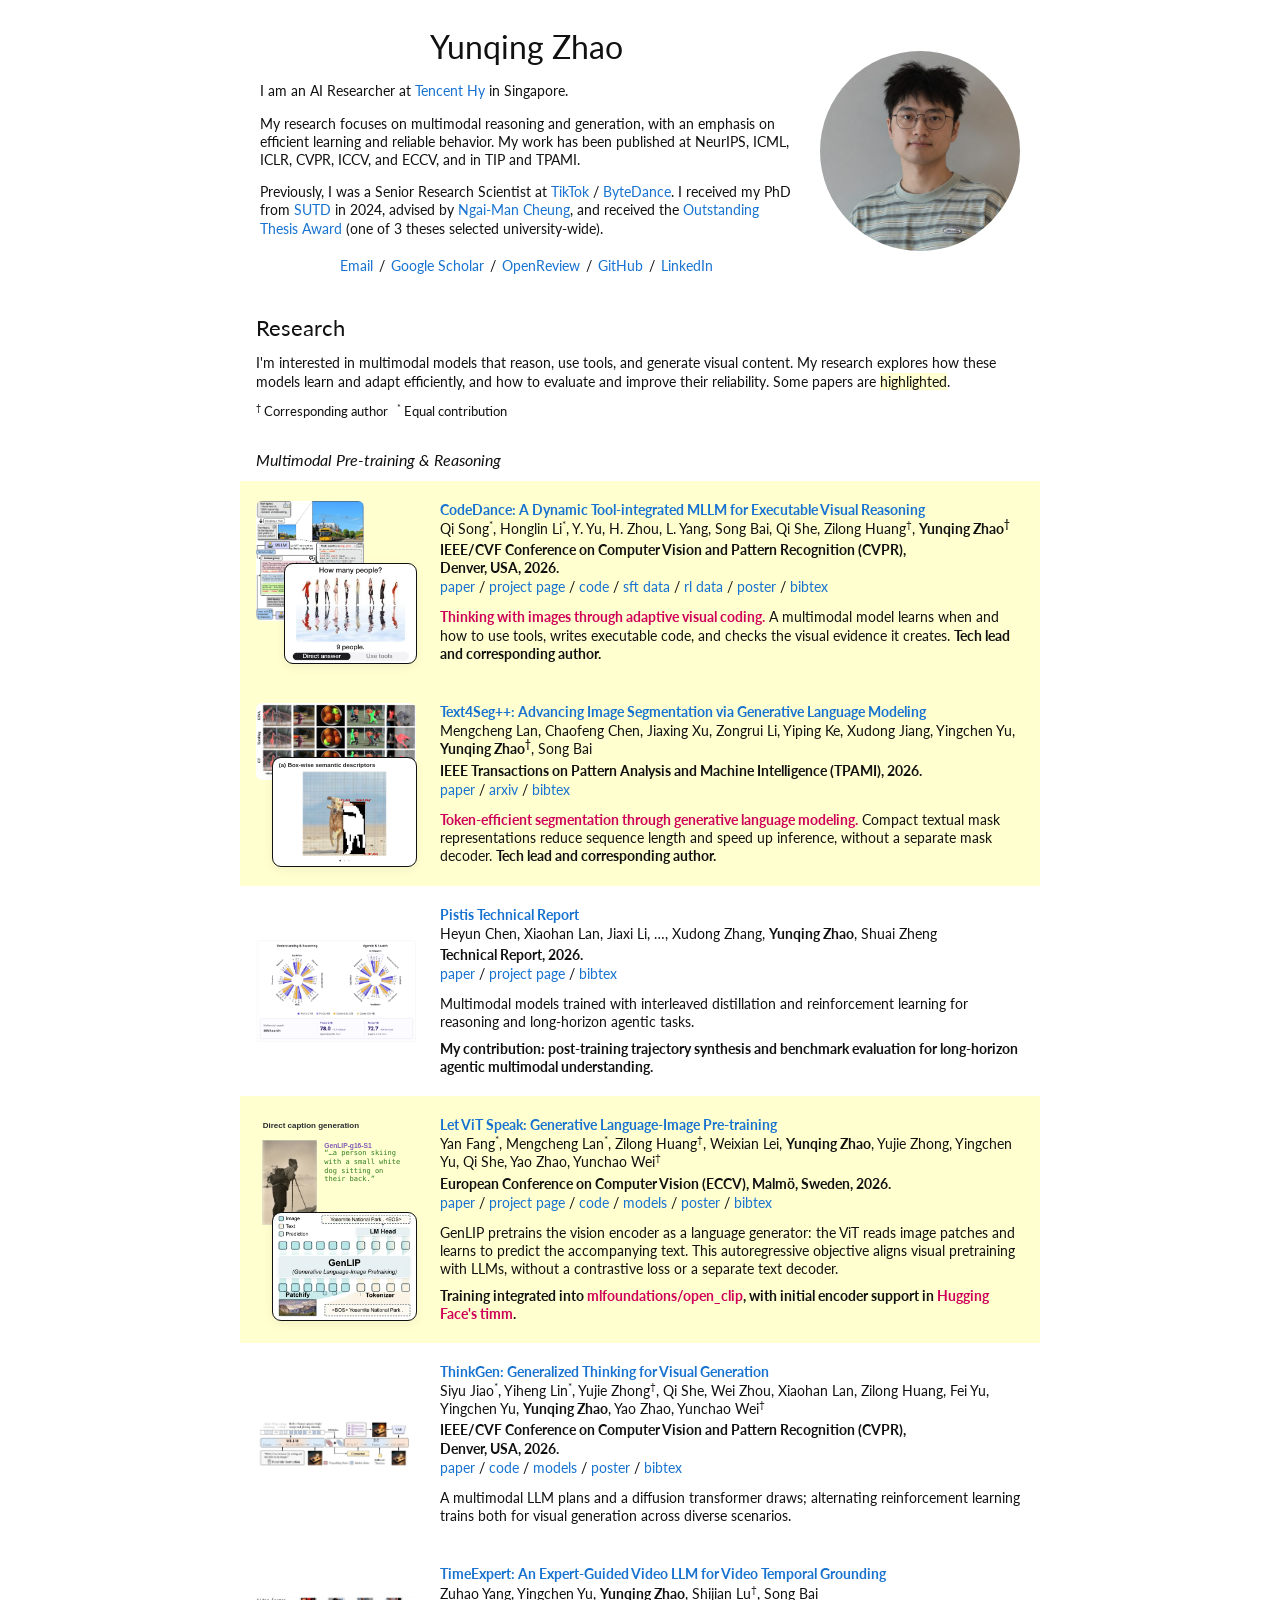
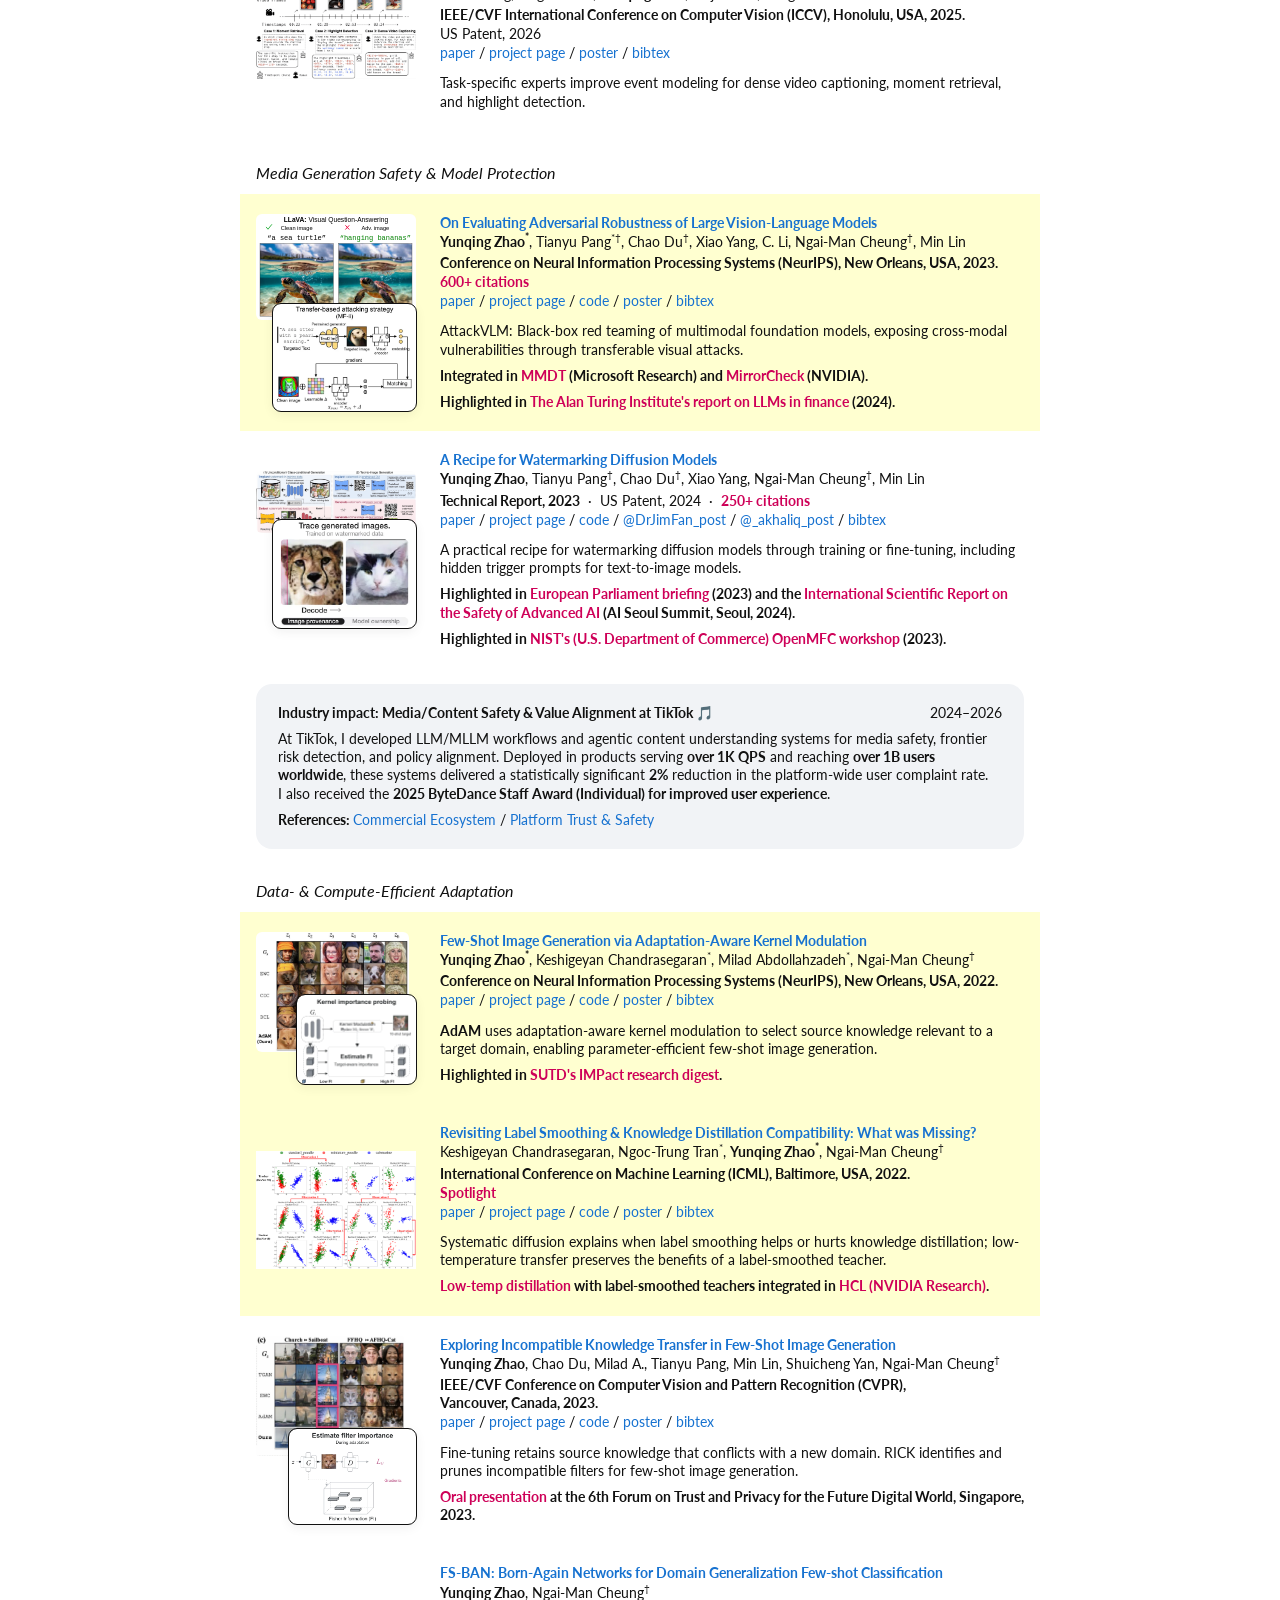
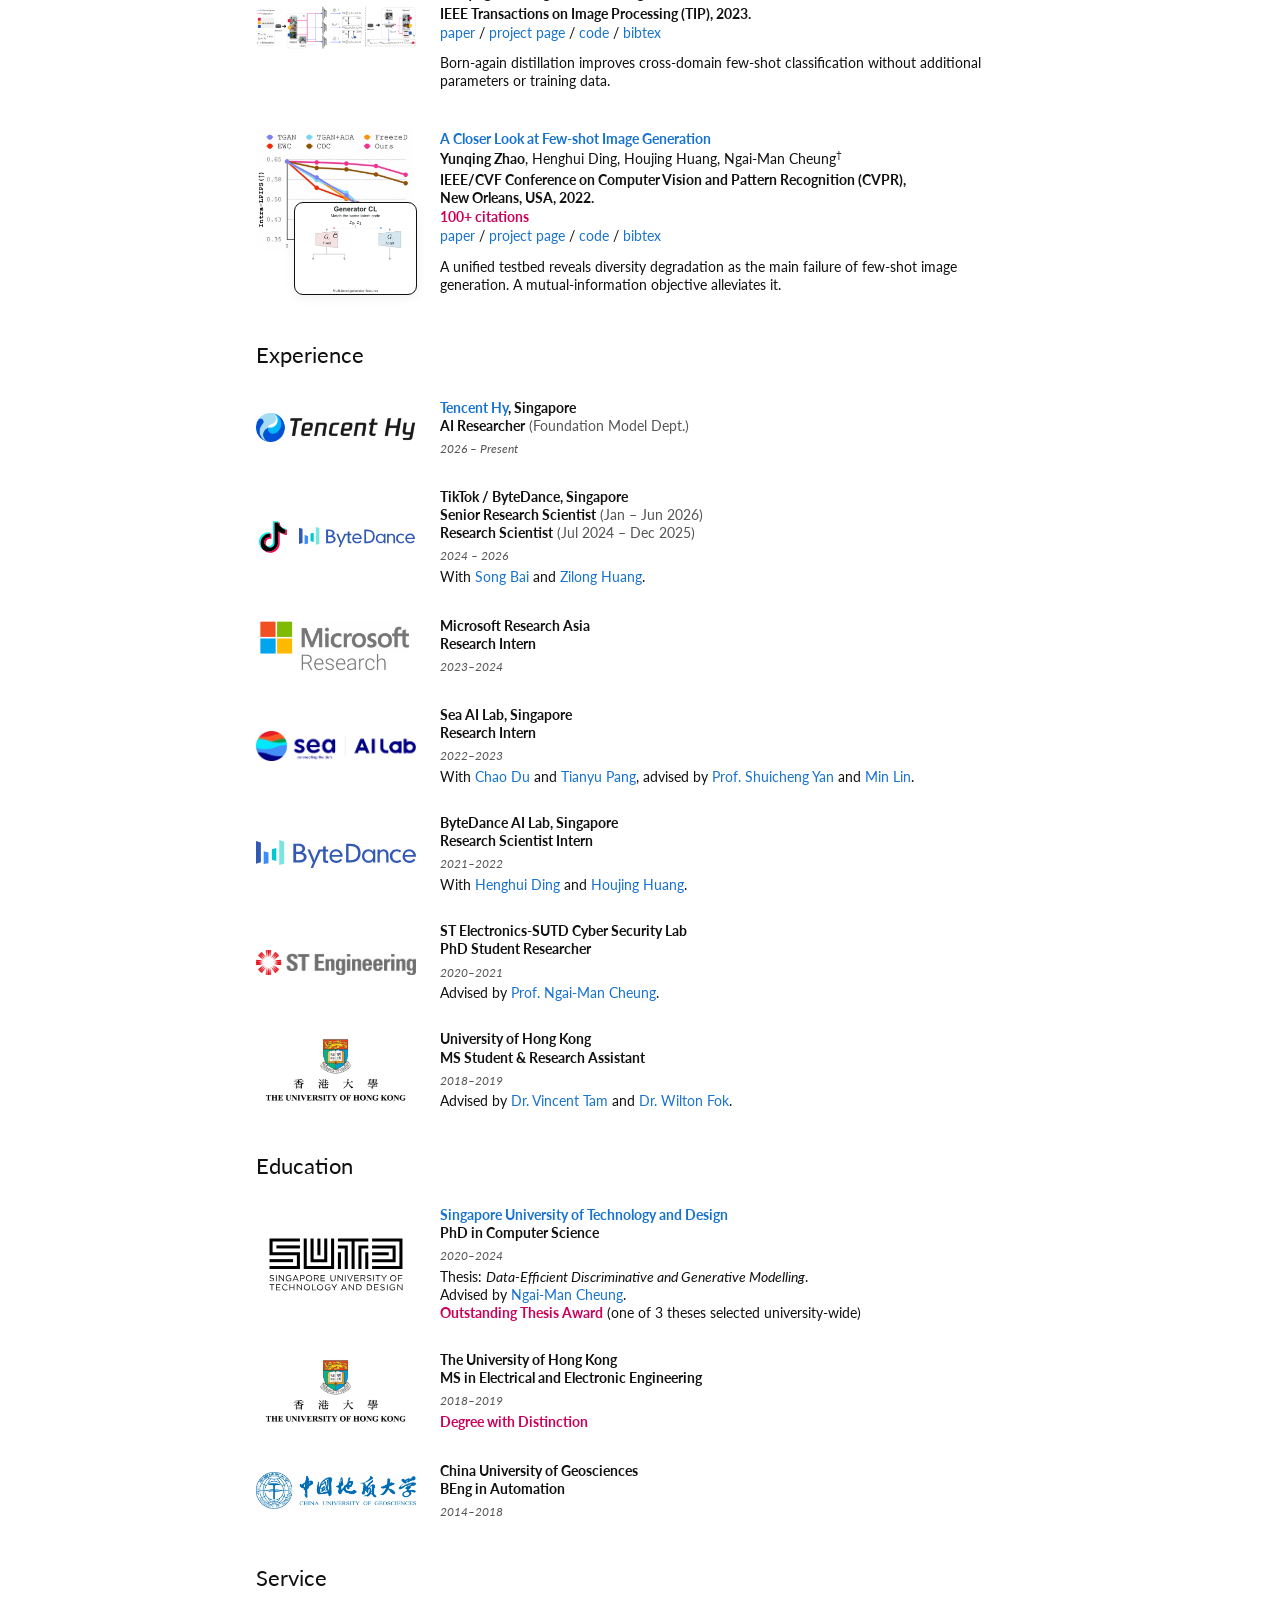
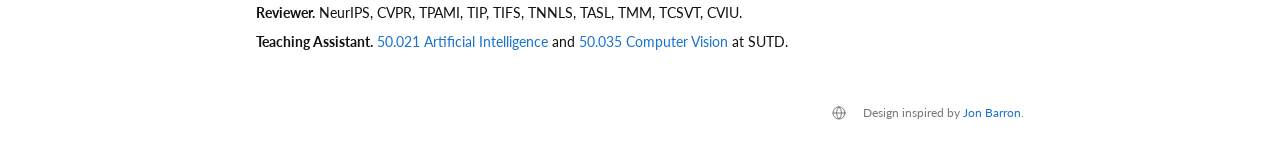
==== index.html @ 2beb8c43 "Refine mobile paper figures and add Text4Seg carousel" ====
<!DOCTYPE html>
<html lang="en">
<head>
  <meta charset="UTF-8">
  <meta name="viewport" content="width=device-width, initial-scale=1">
  <meta name="theme-color" content="#ffffff">
  <title>Yunqing Zhao</title>
  <meta name="description" content="Yunqing Zhao, AI Researcher at Tencent Hy. Multimodal reasoning and generation, with an emphasis on efficient learning and reliable behavior.">
  <link rel="canonical" href="https://yunqing-me.github.io/">
  <meta property="og:type" content="website">
  <meta property="og:title" content="Yunqing Zhao">
  <meta property="og:description" content="Yunqing Zhao, AI Researcher at Tencent Hy. Multimodal reasoning and generation, with an emphasis on efficient learning and reliable behavior.">
  <meta property="og:url" content="https://yunqing-me.github.io/">
  <meta property="og:image" content="https://yunqing-me.github.io/img/avatar-2026-square.jpg">
  <link rel="icon" href="img/codie-favicon.svg" type="image/svg+xml">
  <link rel="preconnect" href="https://fonts.googleapis.com">
  <link rel="preconnect" href="https://fonts.gstatic.com" crossorigin>
  <link href="https://fonts.googleapis.com/css2?family=Lato:ital,wght@0,400;0,700;1,400&display=swap" rel="stylesheet">
  <link rel="stylesheet" href="citations/bibtex.css">
  <script src="citations/bibtex.js" defer></script>
  <style>
    :root { --rubine-red: #ce0058; }
    *, *::before, *::after { box-sizing: border-box; }
    html { color-scheme: light; scroll-padding-top: 24px; }
    body { margin: 0; color: #111; background: #fff; font-family: Lato, Arial, sans-serif; font-size: 14px; line-height: 1.3; }
    a { color: #1772d0; text-decoration: none; }
    a:hover { color: #f09228; }
    a:focus-visible { outline: 2px solid #1772d0; outline-offset: 3px; }
    .page { width: 100%; max-width: 800px; margin: 0 auto; padding-bottom: 26px; }
    .profile { display: grid; grid-template-columns: minmax(0, 1fr) 200px; gap: 28px; padding: 28px 20px 18px; align-items: center; }
    h1 { font-size: 32px; font-weight: 400; line-height: 1.2; text-align: center; margin: 0 0 16px; }
    .profile p { margin: 0 0 14px; }
    .profile-photo { display: block; width: 200px; height: 200px; border-radius: 50%; object-fit: cover; }
    .contact { display: flex; flex-wrap: wrap; justify-content: center; gap: 0 6px; margin-top: 19px; }
    .contact a + a::before { content: '/'; display: inline-block; color: #111; margin-right: 6px; }
    .section-intro { padding: 21px 16px 18px; }
    h2 { font-size: 22px; font-weight: 400; line-height: 1.3; margin: 0 0 12px; }
    .section-intro p { margin: 0 0 12px; }
    .section-intro .paper-note { font-size: 13px; margin-bottom: 0; color: inherit; }
    .publications { padding-top: 4px; }
    .research-group + .research-group { margin-top: 24px; }
    .research-group-title { font-size: 16px; font-weight: 400; font-style: italic; margin: 0; padding: 8px 16px 10px; }
    .industry-work { margin: 16px 16px 24px; padding: 20px 22px; border-radius: 16px; background: #f1f3f6; }
    .industry-work-heading { display: flex; flex-wrap: wrap; justify-content: space-between; align-items: baseline; gap: 4px 16px; margin-bottom: 8px; }
    .industry-work h4 { font-size: 14px; margin: 0; }
    .industry-work-date { margin-left: auto; white-space: nowrap; }
    .impact-metric { white-space: nowrap; }
    .industry-work p { margin: 0; }
    .industry-work .resources { margin-top: 8px; }
    .publication { display: grid; grid-template-columns: 160px minmax(0, 1fr); column-gap: 24px; padding: 20px 16px; align-items: center; }
    .highlight { background: #ffffd0; }
    .paper-image { display: block; }
    .paper-image img { display: block; width: 160px; height: 120px; object-fit: contain; }
    .paper-media { --media-width: 160px; --static-max-height: 120px; --method-ratio: 1100 / 1222; display: grid; gap: 10px; width: var(--media-width); }
    #codedance-media { --method-ratio: 1100 / 1222; }
    #text4seg-media { --method-ratio: 1737 / 832; }
    #watermark-media { --method-ratio: 2000 / 769; }
    #genlip-media { --method-ratio: 480 / 330; }
    #attackvlm-media { --method-ratio: 480 / 320; }
    #adam-media { --method-ratio: 880 / 692; }
    #fsig-media { --method-ratio: 544 / 412; --crop-image-width: 367.647059%; --crop-image-height: 226.213592%; --crop-image-left: 0%; --crop-image-top: -126.213592%; }
    #rick-media { --method-ratio: 734 / 594; --crop-image-width: 272.479564%; --crop-image-height: 117.171717%; --crop-image-left: -81.743869%; --crop-image-top: 0%; }
    .paper-media .paper-image { width: 100%; }
    .paper-media .paper-image img { width: 100%; height: auto; aspect-ratio: 4 / 3; }
    .paper-media .motion-figure { border-radius: 8px; overflow: hidden; background: #fff; outline: 1px solid #111; }
    .paper-media button.method-figure { display: block; padding: 0; border: 0; border-radius: 6px; background: transparent; appearance: none; cursor: pointer; }
    .paper-media .method-figure { aspect-ratio: var(--method-ratio); min-height: 44px; max-height: var(--static-max-height); }
    .paper-media .method-figure img { height: 100%; aspect-ratio: auto; object-fit: contain; border-radius: 6px; }
    .paper-media[data-layout="layered"] { position: relative; display: block; height: var(--media-height, 160px); align-self: center; }
    .paper-media[data-layout="layered"] .method-figure { position: absolute; top: var(--composition-inset, 0px); left: 0; width: var(--static-width, 100%); height: var(--static-height, 120px); max-height: none; aspect-ratio: auto; z-index: 0; }
    .paper-media[data-layout="layered"] .motion-figure { position: absolute; right: 0; bottom: var(--composition-inset, 0px); width: var(--motion-width, 100%); z-index: 1; box-shadow: 0 3px 12px #1d1d1f12; }
    .paper-media[data-layout="layered"][data-method-front="true"] .method-figure { inset: 0; width: 100%; height: 100%; z-index: 2; background: #fff; box-shadow: 0 3px 12px #1d1d1f20; }
    .paper-media[data-layout="layered"][data-method-front="true"] .method-figure img { width: 100%; height: 100%; max-height: none; }
    .paper-media .method-figure .method-full { display: none; }
    .paper-media[data-method-front="true"] .method-figure .method-preview { display: none; }
    .paper-media[data-method-front="true"] .method-figure .method-full { display: block; }
    .paper-media .thumbnail-window { position: absolute; inset: 0; overflow: hidden; border-radius: 4px; }
    .paper-media .method-figure .thumbnail-window img { position: absolute; left: var(--crop-image-left); top: var(--crop-image-top); width: var(--crop-image-width); height: var(--crop-image-height); max-width: none; object-fit: fill; border-radius: 0; }
    .paper-media[data-method-front="true"] .method-figure .thumbnail-window img { inset: 0; width: 100%; height: 100%; object-fit: contain; }
    .paper-media button.method-figure:focus-visible { outline: 2px solid #1772d0; outline-offset: 3px; }
    .paper-copy h4 { font-size: 14px; font-weight: 700; line-height: inherit; margin: 0; }
    .authors, .resources, .paper-meta { margin-top: 1px; }
    .venue { margin-top: 3px; }
    .venue-place { white-space: nowrap; }
    .authors b { font-weight: 700; }
    sup { font-size: .72em; line-height: 0; vertical-align: super; }
    .description { margin: 12px 0 0; }
    .integration-note { margin: 8px 0 0; font-weight: 700; }
    .integration-note a { color: var(--rubine-red); }
    .award { color: var(--rubine-red); font-weight: 700; }
    .citation-count { white-space: nowrap; }
    .integration-note a:hover, a.award:hover { color: #990041; }
    .integration-note a.affiliation-link { color: inherit; }
    .integration-note a.affiliation-link:hover { text-decoration: underline; }
    .support-section { padding: 27px 16px 0; }
    .experience { list-style: none; margin: 0; padding: 0; }
    .experience-row { display: grid; grid-template-columns: 160px minmax(0, 1fr); gap: 24px; padding: 14px 0; align-items: center; }
    .affiliation { display: flex; align-items: center; justify-content: center; }
    .affiliation-logo { display: flex; width: 160px; height: 64px; align-items: center; justify-content: center; }
    .affiliation-logo img { display: block; width: auto; height: auto; max-width: 160px; max-height: 64px; object-fit: contain; }
    .affiliation-logo .sutd-logo { width: 85%; }
    .affiliation-logo.dual { gap: 10px; }
    .affiliation-logo.dual .tiktok-logo { width: 32px; height: 32px; }
    .affiliation-logo.dual .bytedance-logo { width: 116px; }
    .experience-date { color: #555; font-size: 12px; font-style: italic; text-align: left; margin-top: 6px; }
    .affiliation-copy { min-width: 0; }
    .experience-detail { margin-top: 4px; }
    .muted { color: #555; }
    .service p { margin: 0 0 10px; }
    footer { display: flex; align-items: center; justify-content: flex-end; gap: 10px; padding: 38px 16px 0; text-align: right; font-size: 12px; color: #777; }
    .visitor-link { display: inline-flex; flex: 0 0 28px; align-items: center; justify-content: center; width: 28px; height: 28px; border-radius: 50%; color: #777; }
    .visitor-link:hover { color: #1772d0; background: #f1f3f6; }
    .visitor-link svg { display: block; width: 16px; height: 16px; }
    .visitor-tracker { position: absolute; top: 0; left: 0; width: 180px; height: 1px; overflow: hidden; clip-path: inset(50%); pointer-events: none; }
    .skip-link { position: absolute; left: 12px; top: -100px; background: #fff; padding: 8px; z-index: 1; }
    .skip-link:focus { top: 8px; }
    @media (max-width: 640px) {
      .profile { grid-template-columns: minmax(0, 1fr) 128px; gap: 20px; padding-top: 24px; }
      h1 { font-size: 28px; text-align: left; margin-bottom: 14px; }
      .profile-photo { width: 128px; height: 128px; align-self: start; margin-top: 3px; }
      .profile-copy { display: contents; }
      .profile-copy h1 { grid-column: 1; grid-row: 1; align-self: end; margin-bottom: 0; }
      .profile-copy .opening { grid-column: 1; grid-row: 2; align-self: start; margin-top: -4px; }
      .profile-photo { grid-column: 2; grid-row: 1 / span 2; }
      .profile-copy .background, .profile-copy .interests, .contact { grid-column: 1 / -1; }
      .profile p { margin-bottom: 0; }
      .contact { margin-top: 0; }
      .publication { grid-template-columns: minmax(0, 1fr); gap: 16px; }
      .publication > .paper-image { width: 100%; justify-self: stretch; }
      .publication > .paper-image img { width: 100%; height: auto; max-height: none; object-fit: contain; object-position: left center; }
      .paper-media { --media-width: min(100%, 360px); --static-max-height: 195px; gap: 12px; justify-self: center; }
      .paper-media[data-layout="layered"] { --media-height: 260px; align-self: start; }
      .experience-row { grid-template-columns: 125px minmax(0, 1fr); gap: 18px; }
      .affiliation-logo { width: 120px; height: 54px; }
      .affiliation-logo img { max-width: 120px; max-height: 54px; }
      .affiliation-logo.dual { gap: 8px; }
      .affiliation-logo.dual .bytedance-logo { width: 86px; }
      .affiliation-logo.dual .tiktok-logo { width: 22px; height: 22px; }
      .authors, .paper-copy h4, .resources { overflow-wrap: anywhere; }
    }
    @media (max-width: 420px) {
      .profile { grid-template-columns: minmax(0, 1fr) 96px; gap: 16px; }
      h1 { font-size: 26px; }
      .profile-photo { width: 96px; height: 96px; }
      .publication { gap: 14px; padding: 18px 16px; align-items: start; }
      .experience-row { grid-template-columns: 90px minmax(0, 1fr); gap: 16px; }
      .affiliation-logo { width: 90px; height: 48px; }
      .affiliation-logo img { max-width: 86px; max-height: 48px; }
      .affiliation-logo.dual { flex-direction: column; gap: 6px; height: 54px; }
      .affiliation-logo.dual .bytedance-logo { width: 84px; }
    }
    @media print { .page { max-width: none; } a { color: #1772d0; } .publication { break-inside: avoid; } }
  </style>
</head>
<body>
  <a class="skip-link" href="#research">Skip to research</a>
  <main class="page" id="top">
    <header class="profile">
      <div class="profile-copy">
        <h1>Yunqing Zhao</h1>
        <p class="opening">I am an AI Researcher at <a href="https://hy.tencent.ai/">Tencent Hy</a> in Singapore.</p>
        <p class="interests">My research focuses on multimodal reasoning and generation, with an emphasis on efficient learning and reliable behavior. My work has been published at NeurIPS, ICML, ICLR, CVPR, ICCV, and ECCV, and in TIP and TPAMI.</p>
        <p class="background">Previously, I was a Senior Research Scientist at <a href="https://lifeattiktok.com/">TikTok</a> / <a href="https://joinbytedance.com/">ByteDance</a>. I received my PhD from <a href="https://www.sutd.edu.sg/">SUTD</a> in 2024, advised by <a href="https://www.sutd.edu.sg/profile/cheung-ngai-man/">Ngai-Man Cheung</a>, and received the <a href="https://www.sutd.edu.sg/admissions/graduate/graduate-student-awards/winners/gsa-2025/">Outstanding Thesis Award</a> (one of 3 theses selected university-wide).</p>
        <nav class="contact" aria-label="Contact and profiles">
          <a href="mailto:yunqing.z.0817@gmail.com">Email</a>
          <a href="https://scholar.google.com/citations?user=kQA0x9UAAAAJ&amp;hl=en">Google Scholar</a>
          <a href="https://openreview.net/profile?id=~Yunqing_Zhao2">OpenReview</a>
          <a href="https://github.com/yunqing-me">GitHub</a>
          <a href="https://www.linkedin.com/in/yunqing-zhao/">LinkedIn</a>
        </nav>
      </div>
      <img class="profile-photo" src="img/avatar-2026-square.jpg" width="200" height="200" alt="Yunqing Zhao">
    </header>

    <section id="research" aria-labelledby="research-title">
      <div class="section-intro">
        <h2 id="research-title">Research</h2>
        <p>I'm interested in multimodal models that reason, use tools, and generate visual content. My research explores how these models learn and adapt efficiently, and how to evaluate and improve their reliability. Some papers are <span class="highlight">highlighted</span>.</p>
        <p class="paper-note"><sup>†</sup> Corresponding author &nbsp; <sup>*</sup> Equal contribution</p>
      </div>
      <div class="publications" id="publications">
      <section class="research-group" id="multimodal" aria-labelledby="multimodal-title">
        <h3 class="research-group-title" id="multimodal-title">Multimodal Pre-training &amp; Reasoning</h3>
      <article class="publication highlight" id="p-codedance" aria-labelledby="p-codedance-title">
        <div class="paper-media" id="codedance-media" data-layout="layered" data-method-front="false" data-static-visible="0.65" data-motion-max-width="132">
          <div class="paper-image motion-figure">
            <picture><source media="(prefers-reduced-motion: reduce)" srcset="media/codedance/apple-a-compact-poster.png"><img id="codedance-animation" src="media/codedance/apple-a-compact.webp" alt="CodeDance adaptively answers directly or invokes tools to gather visual evidence" width="160" height="120" loading="lazy" draggable="false"></picture>
          </div>
          <button class="paper-image method-figure" id="codedance-method" type="button" aria-label="Preview the original CodeDance thumbnail" aria-pressed="false">
            <img src="img/codedance_pipe.jpeg" alt="CodeDance research overview" width="1100" height="1222" loading="lazy" draggable="false">
          </button>
        </div>
        <div class="paper-copy">
          <h4 id="p-codedance-title"><a href="https://codedance-vl.github.io/">CodeDance: A Dynamic Tool-integrated MLLM for Executable Visual Reasoning</a></h4>
          <div class="authors">Qi Song<sup>*</sup>, Honglin Li<sup>*</sup>, Y. Yu, H. Zhou, L. Yang, Song Bai, Qi She, Zilong Huang<sup>†</sup>, <b>Yunqing Zhao<sup>†</sup></b></div>
          <div class="venue"><strong>IEEE/CVF Conference on Computer Vision and Pattern Recognition (CVPR), <span class="venue-place">Denver, USA, 2026.</span></strong></div>
          <div class="resources"><a href="https://arxiv.org/abs/2512.17312">paper</a> / <a href="https://codedance-vl.github.io/">project page</a> / <a href="https://github.com/CodeDance-VL/CodeDance">code</a> / <a href="https://huggingface.co/datasets/Peterwatwec/CodeDance-SFT">sft data</a> / <a href="https://huggingface.co/datasets/Peterwatwec/CodeDance-RL">rl data</a> / <a href="https://cvpr.thecvf.com/media/PosterPDFs/CVPR%202026/36659.png" title="Official CVPR 2026 poster">poster</a> / <a href="citations/codedance.bib" data-bibtex="codedance">bibtex</a></div>
          <p class="description"><strong class="award">Thinking with images through adaptive visual coding.</strong> A multimodal model learns when and how to use tools, writes executable code, and checks the visual evidence it creates. <strong>Tech lead and corresponding author.</strong></p>
        </div>
      </article>

      <article class="publication highlight" id="p-text4seg" aria-labelledby="p-text4seg-title">
        <div class="paper-media" id="text4seg-media" data-layout="layered" data-method-front="false" data-motion-max-width="144" data-mobile-media-height="300">
          <div class="paper-image motion-figure">
            <picture>
              <source media="(prefers-reduced-motion: reduce)" srcset="media/text4seg/figure-6-poster.svg">
              <img id="text4seg-animation" src="media/text4seg/figure-6-cycle.svg" alt="Text4Seg++ Figure 6 cycles through box-wise semantic descriptors, semantic bricks, and the model architecture" width="600" height="450" loading="lazy" draggable="false">
            </picture>
          </div>
          <button class="paper-image method-figure" id="text4seg-method" type="button" aria-label="Show the Text4Seg++ segmentation comparisons" aria-pressed="false">
            <img src="media/text4seg/results-five-columns.svg" alt="Original segmentation comparisons for the first five examples, retaining GSVA, Text4Seg, and ground-truth rows" width="1737" height="832" loading="lazy" draggable="false">
          </button>
        </div>
        <div class="paper-copy">
          <h4 id="p-text4seg-title"><a href="https://ieeexplore.ieee.org/abstract/document/11479916">Text4Seg++: Advancing Image Segmentation via Generative Language Modeling</a></h4>
          <div class="authors">Mengcheng Lan, Chaofeng Chen, Jiaxing Xu, Zongrui Li, Yiping Ke, Xudong Jiang, Yingchen Yu, <b>Yunqing Zhao<sup>†</sup></b>, Song Bai</div>
          <div class="venue"><strong>IEEE Transactions on Pattern Analysis and Machine Intelligence (TPAMI), 2026.</strong></div>
          <div class="resources"><a href="https://ieeexplore.ieee.org/abstract/document/11479916">paper</a> / <a href="https://arxiv.org/abs/2509.06321">arxiv</a> / <a href="citations/text4seg.bib" data-bibtex="text4seg">bibtex</a></div>
          <p class="description"><strong class="award">Token-efficient segmentation through generative language modeling.</strong> Compact textual mask representations reduce sequence length and speed up inference, without a separate mask decoder. <strong>Tech lead and corresponding author.</strong></p>
        </div>
      </article>

      <article class="publication" id="p-pistis" aria-labelledby="p-pistis-title">
        <a class="paper-image" href="https://pististeam.github.io/" aria-label="Pistis project">
          <img src="img/pistis-overview.png" alt="Pistis understanding, reasoning, and agentic search results compared with Qwen baselines" width="969" height="621" loading="lazy">
        </a>
        <div class="paper-copy">
          <h4 id="p-pistis-title"><a href="https://pististeam.github.io/">Pistis Technical Report</a></h4>
          <div class="authors">Heyun Chen, Xiaohan Lan, Jiaxi Li, …, Xudong Zhang, <b>Yunqing Zhao</b>, Shuai Zheng</div>
          <div class="venue"><strong>Technical Report, 2026.</strong></div>
          <div class="resources"><a href="https://arxiv.org/abs/2609.28554">paper</a> / <a href="https://pististeam.github.io/">project page</a> / <a href="citations/pistis.bib" data-bibtex="pistis">bibtex</a></div>
          <p class="description">Multimodal models trained with interleaved distillation and reinforcement learning for reasoning and long-horizon agentic tasks.</p>
          <p class="integration-note">My contribution: post-training trajectory synthesis and benchmark evaluation for long-horizon agentic multimodal understanding.</p>
        </div>
      </article>

      <article class="publication highlight" id="p-genlip" aria-labelledby="p-genlip-title">
        <div class="paper-media" id="genlip-media" data-layout="layered" data-method-front="false" data-mobile-media-height="300">
          <div class="paper-image motion-figure">
            <picture>
              <source media="(prefers-reduced-motion: reduce)" srcset="media/genlip/paper-flow-poster.png">
              <img id="genlip-animation" src="media/genlip/paper-flow.webp" alt="Animated GenLIP model architecture from Figure 2: the Yosemite image and caption enter through Patchify and Tokenizer, pass upward through GenLIP, and text-position predictions feed the LM Head" width="160" height="120" loading="lazy" draggable="false">
            </picture>
          </div>
          <button class="paper-image method-figure" id="genlip-method" type="button" aria-label="Show the original GenLIP caption-generation results" aria-pressed="false">
            <img class="method-preview" src="media/genlip/result-thumbnail.svg" alt="GenLIP-g16-S1 directly describes a skier with a small white dog sitting on their back; original photo and caption excerpt from Figure 6(a)" width="480" height="330" loading="lazy" draggable="false">
            <img class="method-full" src="media/genlip/paper-caption-results.png" alt="Original GenLIP Figure 6, comparing direct caption generation across model sizes and training stages" width="1439" height="969" decoding="async" draggable="false">
          </button>
        </div>
        <div class="paper-copy">
          <h4 id="p-genlip-title"><a href="https://yanfangcs.github.io/vitspeak/">Let ViT Speak: Generative Language-Image Pre-training</a></h4>
          <div class="authors">Yan Fang<sup>*</sup>, Mengcheng Lan<sup>*</sup>, Zilong Huang<sup>†</sup>, Weixian Lei, <b>Yunqing Zhao</b>, Yujie Zhong, Yingchen Yu, Qi She, Yao Zhao, Yunchao Wei<sup>†</sup></div>
          <div class="venue"><strong>European Conference on Computer Vision (ECCV), <span class="venue-place">Malmö, Sweden, 2026.</span></strong></div>
          <div class="resources"><a href="https://arxiv.org/abs/2605.00809">paper</a> / <a href="https://yanfangcs.github.io/vitspeak/">project page</a> / <a href="https://github.com/YanFangCS/GenLIP">code</a> / <a href="https://huggingface.co/collections/YanFang/genlip">models</a> / <a href="https://eccv.ecva.net/media/PosterPDFs/ECCV%202026/3902.png" title="Official ECCV 2026 poster">poster</a> / <a href="citations/genlip.bib" data-bibtex="genlip">bibtex</a></div>
          <p class="description">GenLIP pretrains the vision encoder as a language generator: the ViT reads image patches and learns to predict the accompanying text. This autoregressive objective aligns visual pretraining with LLMs, without a contrastive loss or a separate text decoder.</p>
          <p class="integration-note">Training integrated into <a href="https://github.com/mlfoundations/open_clip/blob/main/src/open_clip/task/genlip_task.py">mlfoundations/open_clip</a>, with initial encoder support in <a href="https://github.com/huggingface/pytorch-image-models/pull/2707" title="Initial GenLIP image-encoder support, merged into timm and included in v1.0.28">Hugging Face's timm</a>.</p>
        </div>
      </article>

      <article class="publication" id="p-thinkgen" aria-labelledby="p-thinkgen-title">
        <a class="paper-image" href="https://arxiv.org/abs/2512.23568" aria-label="ThinkGen project">
          <img src="img/thinkgen.jpg" alt="ThinkGen research overview" width="1418" height="426" loading="lazy">
        </a>
        <div class="paper-copy">
          <h4 id="p-thinkgen-title"><a href="https://arxiv.org/abs/2512.23568">ThinkGen: Generalized Thinking for Visual Generation</a></h4>
          <div class="authors">Siyu Jiao<sup>*</sup>, Yiheng Lin<sup>*</sup>, Yujie Zhong<sup>†</sup>, Qi She, Wei Zhou, Xiaohan Lan, Zilong Huang, Fei Yu, Yingchen Yu, <b>Yunqing Zhao</b>, Yao Zhao, Yunchao Wei<sup>†</sup></div>
          <div class="venue"><strong>IEEE/CVF Conference on Computer Vision and Pattern Recognition (CVPR), <span class="venue-place">Denver, USA, 2026.</span></strong></div>
          <div class="resources"><a href="https://arxiv.org/abs/2512.23568">paper</a> / <a href="https://github.com/jiaosiyuu/ThinkGen">code</a> / <a href="https://huggingface.co/JSYuuu/ThinkGen">models</a> / <a href="https://cvpr.thecvf.com/media/PosterPDFs/CVPR%202026/40242.png" title="Official CVPR 2026 poster">poster</a> / <a href="citations/thinkgen.bib" data-bibtex="thinkgen">bibtex</a></div>
          <p class="description">A multimodal LLM plans and a diffusion transformer draws; alternating reinforcement learning trains both for visual generation across diverse scenarios.</p>
        </div>
      </article>

      <article class="publication" id="p-timeexpert" aria-labelledby="p-timeexpert-title">
        <a class="paper-image" href="https://mwxely.github.io/projects/yang2025time/index" aria-label="TimeExpert project">
          <img src="img/TimeExpert_teaser.png" alt="TimeExpert research overview" width="2000" height="1021" loading="lazy">
        </a>
        <div class="paper-copy">
          <h4 id="p-timeexpert-title"><a href="https://mwxely.github.io/projects/yang2025time/index">TimeExpert: An Expert-Guided Video LLM for Video Temporal Grounding</a></h4>
          <div class="authors">Zuhao Yang, Yingchen Yu, <b>Yunqing Zhao</b>, Shijian Lu<sup>†</sup>, Song Bai</div>
          <div class="venue"><strong>IEEE/CVF International Conference on Computer Vision (ICCV), <span class="venue-place">Honolulu, USA, 2025.</span></strong></div>
          <div class="paper-meta"><span title="Method, Device, and Medium for Video Temporal Grounding with Mixture-of-Experts">US Patent, 2026</span></div>
          <div class="resources"><a href="https://arxiv.org/abs/2508.01699">paper</a> / <a href="https://mwxely.github.io/projects/yang2025time/index">project page</a> / <a href="https://iccv.thecvf.com/media/PosterPDFs/ICCV%202025/1752.png" title="Official ICCV 2025 poster">poster</a> / <a href="citations/timeexpert.bib" data-bibtex="timeexpert">bibtex</a></div>
          <p class="description">Task-specific experts improve event modeling for dense video captioning, moment retrieval, and highlight detection.</p>
        </div>
      </article>

      </section>

      <section class="research-group" id="safety" aria-labelledby="safety-title">
        <h3 class="research-group-title" id="safety-title">Media Generation Safety &amp; Model Protection</h3>
      <article class="publication highlight" id="p-attackvlm" aria-labelledby="p-attackvlm-title">
        <div class="paper-media" id="attackvlm-media" data-layout="layered" data-method-front="false">
          <div class="paper-image motion-figure">
            <picture>
              <source media="(prefers-reduced-motion: reduce)" srcset="media/attackvlm/paper-flow-poster.png">
              <img id="attackvlm-animation" src="media/attackvlm/paper-flow.webp" alt="AttackVLM's original method in three phases: transfer-based feature matching on a frozen surrogate, query-based RGF refinement from victim text responses, and the paper's cat-to-sea-otter response example" width="160" height="120" loading="lazy" draggable="false">
            </picture>
          </div>
          <button class="paper-image method-figure" id="attackvlm-method" type="button" aria-label="Show the original LLaVA result from AttackVLM, Figure 13" aria-pressed="false">
            <img class="method-preview" src="media/attackvlm/llava-result-preview.svg" alt="LLaVA describes the original sea-turtle image as a sea turtle, but the near-identical adversarial image as hanging bananas; original photos and response excerpts from Figure 13" width="480" height="320" loading="lazy" draggable="false">
            <img class="method-full" src="media/attackvlm/llava-result-original.png" alt="Original Figure 13, Example 1, with clean and adversarial images and both rounds of LLaVA's conversation" width="2042" height="1083" decoding="async" draggable="false">
          </button>
        </div>
        <div class="paper-copy">
          <h4 id="p-attackvlm-title"><a href="https://yunqing-me.github.io/AttackVLM/">On Evaluating Adversarial Robustness of Large Vision-Language Models</a></h4>
          <div class="authors"><b>Yunqing Zhao<sup>*</sup></b>, Tianyu Pang<sup>*†</sup>, Chao Du<sup>†</sup>, Xiao Yang, C. Li, Ngai-Man Cheung<sup>†</sup>, Min Lin</div>
          <div class="venue"><strong>Conference on Neural Information Processing Systems (NeurIPS), <span class="venue-place">New Orleans, USA, 2023.</span></strong></div>
          <div class="paper-meta"><a class="award citation-count" href="https://scholar.google.com/scholar?oi=bibs&amp;hl=en&amp;cites=5937308252715370580,11503029870944142826,10569921424770981463,17149303380661830202" title="Google Scholar: 627 citations, checked 21 October 2026">600+ citations</a></div>
          <div class="resources"><a href="https://arxiv.org/pdf/2305.16934">paper</a> / <a href="https://yunqing-me.github.io/AttackVLM/">project page</a> / <a href="https://github.com/yunqing-me/AttackVLM">code</a> / <a href="https://neurips.cc/media/PosterPDFs/NeurIPS%202023/69997.png" title="Official NeurIPS 2023 poster">poster</a> / <a href="citations/attackvlm.bib" data-bibtex="attackvlm">bibtex</a></div>
          <p class="description">AttackVLM: Black-box red teaming of multimodal foundation models, exposing cross-modal vulnerabilities through transferable visual attacks.</p>
          <p class="integration-note">Integrated in <a href="https://www.microsoft.com/en-us/research/publication/mmdt-decoding-the-trustworthiness-and-safety-of-multimodal-foundation-models/" title="MMDT (ICLR 2025), Appendix H.2: AttackVLM generates adversarial images for benchmark construction">MMDT</a> (<a class="affiliation-link" href="https://www.microsoft.com/en-us/research/publication/mmdt-decoding-the-trustworthiness-and-safety-of-multimodal-foundation-models/">Microsoft Research</a>) and <a href="https://github.com/klea-ziu/MirrorCheck#attacks" title="MirrorCheck uses the original AttackVLM implementations for adversarial evaluation; coauthor Nikita Durasov is affiliated with NVIDIA">MirrorCheck</a> (NVIDIA).</p>
          <p class="integration-note">Highlighted in <a href="https://www.turing.ac.uk/sites/default/files/2024-06/the_impact_of_large_language_models_in_finance_-_towards_trustworthy_adoption_1.pdf#page=12" title="The Impact of Large Language Models in Finance: Towards Trustworthy Adoption; published 27 March 2024">The Alan Turing Institute's report on LLMs in finance</a> (2024).</p>
        </div>
      </article>

      <article class="publication" id="p-watermark" aria-labelledby="p-watermark-title">
        <div class="paper-media" id="watermark-media" data-layout="layered" data-method-front="false">
          <div class="paper-image motion-figure">
            <picture>
              <source media="(prefers-reduced-motion: reduce)" srcset="media/watermark/porcelain-poster.png">
              <img id="watermark-animation" src="media/watermark/porcelain.webp" alt="WatermarkDM's two separate recipes: decode a binary source watermark from generated images, or query a fine-tuned text-to-image model with a trigger prompt to reveal a watermark image" width="160" height="120" loading="lazy" draggable="false">
            </picture>
          </div>
          <button class="paper-image method-figure" id="watermark-method" type="button" aria-label="Preview the original WatermarkDM thumbnail" aria-pressed="false">
            <img src="img/method-watermark.jpg" alt="WatermarkDM research overview" width="2000" height="769" loading="lazy" draggable="false">
          </button>
        </div>
        <div class="paper-copy">
          <h4 id="p-watermark-title"><a href="https://yunqing-me.github.io/WatermarkDM/">A Recipe for Watermarking Diffusion Models</a></h4>
          <div class="authors"><b>Yunqing Zhao</b>, Tianyu Pang<sup>†</sup>, Chao Du<sup>†</sup>, Xiao Yang, Ngai-Man Cheung<sup>†</sup>, Min Lin</div>
          <div class="venue"><strong>Technical Report, 2023</strong> &nbsp;·&nbsp; US Patent, 2024 &nbsp;·&nbsp; <a class="award citation-count" href="https://scholar.google.com/scholar?oi=bibs&amp;hl=en&amp;cites=2646068845536634567,11165214097765165877,11950577136708902021" title="Google Scholar: 287 citations, checked 21 October 2026">250+ citations</a></div>
          <div class="resources"><a href="https://arxiv.org/abs/2303.10137">paper</a> / <a href="https://yunqing-me.github.io/WatermarkDM/">project page</a> / <a href="https://github.com/yunqing-me/WatermarkDM">code</a> / <a href="https://x.com/DrJimFan/status/1637877021379555328">@DrJimFan_post</a> / <a href="https://x.com/_akhaliq/status/1637623816460312578">@_akhaliq_post</a> / <a href="citations/watermark.bib" data-bibtex="watermark">bibtex</a></div>
          <p class="description">A practical recipe for watermarking diffusion models through training or fine-tuning, including hidden trigger prompts for text-to-image models.</p>
          <p class="integration-note">Highlighted in <a href="https://www.europarl.europa.eu/RegData/etudes/BRIE/2023/757583/EPRS_BRI%282023%29757583_EN.pdf#page=7" title="Generative AI and watermarking; European Parliamentary Research Service (EPRS); published 13 December 2023">European Parliament briefing</a> (2023) and the <a href="https://assets.publishing.service.gov.uk/media/6716673b96def6d27a4c9b24/international_scientific_report_on_the_safety_of_advanced_ai_interim_report.pdf#page=77" title="International Scientific Report on the Safety of Advanced AI: Interim Report; published 17 May 2024; chaired by Yoshua Bengio and published ahead of the AI Seoul Summit (21-22 May 2024, Seoul, South Korea)">International Scientific Report on the Safety of Advanced AI</a> (AI Seoul Summit, Seoul, 2024).</p>
          <p class="integration-note">Highlighted in <a href="https://web.archive.org/web/20240926184921id_/https://mig.nist.gov/MFC/Web/Papers/Workshop2023/OpenMFC20231115_JunCheng.pdf#page=52" title="NIST (U.S. Department of Commerce), OpenMFC 2023 invited keynote by Jun-Cheng Chen; slide 53 (PDF page 52)">NIST's (U.S. Department of Commerce) OpenMFC workshop</a> (2023).</p>
        </div>
      </article>

      <article class="industry-work" id="tiktok-media-safety" aria-labelledby="tiktok-media-safety-title">
        <div class="industry-work-heading">
          <h4 id="tiktok-media-safety-title">Industry impact: Media/Content Safety &amp; Value Alignment at TikTok 🎵</h4>
          <span class="industry-work-date">2024–2026</span>
        </div>
        <p>At TikTok, I developed LLM/MLLM workflows and agentic content understanding systems for media safety, frontier risk detection, and policy alignment. Deployed in products serving <strong>over 1K QPS</strong> and reaching <strong>over 1B users worldwide</strong>, these systems delivered a statistically significant <strong class="impact-metric">2%</strong> reduction in the platform-wide user complaint rate. <br>I also received the <strong>2025 ByteDance Staff Award (Individual) for improved user experience</strong>.</p>
        <div class="resources"><b>References: </b><a href="https://ads.tiktok.com/business">Commercial Ecosystem</a> / <a href="https://newsroom.tiktok.com/new-trust-and-safety-tools-for-creators-families-and-the-tiktok-community?lang=en-GB">Platform Trust &amp; Safety</a></div>
      </article>

      </section>

      <section class="research-group" id="data-efficient" aria-labelledby="data-efficient-title">
        <h3 class="research-group-title" id="data-efficient-title">Data- &amp; Compute-Efficient Adaptation</h3>
      <article class="publication highlight" id="p-adam" aria-labelledby="p-adam-title">
        <div class="paper-media" id="adam-media" data-layout="layered" data-method-front="false" data-static-visible="0.65">
          <div class="paper-image motion-figure">
            <picture>
              <source media="(prefers-reduced-motion: reduce)" srcset="media/adam/paper-flow-poster.png">
              <img id="adam-animation" src="media/adam/paper-flow.webp" alt="AdAM's target-aware importance probing, followed by rank-constrained modulation for high-FI kernels and fine-tuning for low-FI kernels; the adapted generator produces the paper's target-domain samples" width="160" height="120" loading="lazy" draggable="false">
            </picture>
          </div>
          <button class="paper-image method-figure" id="adam-method" type="button" aria-label="Preview the original AdAM thumbnail" aria-pressed="false">
            <img src="img/adam-compare.jpg" alt="AdAM research overview" width="880" height="692" loading="lazy" draggable="false">
          </button>
        </div>
        <div class="paper-copy">
          <h4 id="p-adam-title"><a href="https://yunqing-me.github.io/AdAM/">Few-Shot Image Generation via Adaptation-Aware Kernel Modulation</a></h4>
          <div class="authors"><b>Yunqing Zhao<sup>*</sup></b>, Keshigeyan Chandrasegaran<sup>*</sup>, Milad Abdollahzadeh<sup>*</sup>, Ngai-Man Cheung<sup>†</sup></div>
          <div class="venue"><strong>Conference on Neural Information Processing Systems (NeurIPS), <span class="venue-place">New Orleans, USA, 2022.</span></strong></div>
          <div class="resources"><a href="https://arxiv.org/abs/2210.16559">paper</a> / <a href="https://yunqing-me.github.io/AdAM/">project page</a> / <a href="https://github.com/yunqing-me/AdAM">code</a> / <a href="https://neurips.cc/media/PosterPDFs/NeurIPS%202022/d0ac1ed0c5cb9ecbca3d2496ec1ad984.png" title="Official NeurIPS 2022 poster">poster</a> / <a href="citations/adam.bib" data-bibtex="adam">bibtex</a></div>
          <p class="description"><strong>AdAM</strong> uses adaptation-aware kernel modulation to select source knowledge relevant to a target domain, enabling parameter-efficient few-shot image generation.</p>
          <p class="integration-note">Highlighted in <a href="https://mylibrary.sutd.edu.sg/sites/default/files/Impact%40SUTD/2023/LIB_IMPact%40SUTD_February-2023.pdf">SUTD's IMPact research digest</a>.</p>
        </div>
      </article>

      <article class="publication highlight" id="p-lskd" aria-labelledby="p-lskd-title">
        <a class="paper-image" href="https://keshik6.github.io/revisiting-ls-kd-compatibility/" aria-label="LS-KD project">
          <img src="img/ls-kd-compatibility.png" alt="LS-KD research overview" width="2000" height="1481" loading="lazy">
        </a>
        <div class="paper-copy">
          <h4 id="p-lskd-title"><a href="https://keshik6.github.io/revisiting-ls-kd-compatibility/">Revisiting Label Smoothing &amp; Knowledge Distillation Compatibility: What was Missing?</a></h4>
          <div class="authors">Keshigeyan Chandrasegaran, Ngoc-Trung Tran<sup>*</sup>, <b>Yunqing Zhao<sup>*</sup></b>, Ngai-Man Cheung<sup>†</sup></div>
          <div class="venue"><strong>International Conference on Machine Learning (ICML), <span class="venue-place">Baltimore, USA, 2022.</span></strong></div>
          <div class="paper-meta"><strong class="award">Spotlight</strong></div>
          <div class="resources"><a href="https://proceedings.mlr.press/v162/chandrasegaran22a/chandrasegaran22a.pdf">paper</a> / <a href="https://keshik6.github.io/revisiting-ls-kd-compatibility/">project page</a> / <a href="https://github.com/sutd-visual-computing-group/LS-KD-compatibility">code</a> / <a href="https://icml.cc/media/PosterPDFs/ICML%202022/1437751a77305a0c4c8d44127bd8c285_2T2e9Ks.png" title="Official ICML 2022 poster">poster</a> / <a href="citations/lskd.bib" data-bibtex="lskd">bibtex</a></div>
          <p class="description">Systematic diffusion explains when label smoothing helps or hurts knowledge distillation; low-temperature transfer preserves the benefits of a label-smoothed teacher.</p>
          <p class="integration-note"><span class="award">Low-temp distillation</span> with label-smoothed teachers integrated in <a href="https://github.com/NVlabs/HCL/blob/main/utils/losses.py" title="NVIDIA Research's Heterogeneous Continual Learning (CVPR 2023); Section 3.2.1 adopts low-temperature distillation with label-smoothed teachers">HCL (NVIDIA Research)</a>.</p>
        </div>
      </article>

      <article class="publication" id="p-rick" aria-labelledby="p-rick-title">
        <div class="paper-media" id="rick-media" data-layout="layered" data-method-front="false" data-thumbnail-width="734" data-thumbnail-height="594" data-motion-width-limit="0.80" data-mobile-media-height="300" data-mobile-static-width="230" data-mobile-motion-max-width="214" data-mobile-overlap="16">
          <div class="paper-image motion-figure">
            <picture>
              <source media="(prefers-reduced-motion: reduce)" srcset="media/rick/paper-flow-poster.png">
              <img id="rick-animation" src="media/rick/paper-flow.webp" alt="RICK estimates filter importance from adaptation gradients, records preserve/fine-tune/prune operations, and permanently zeros the least important filters to truncate incompatible knowledge" width="160" height="120" loading="lazy" draggable="false">
            </picture>
          </div>
          <button class="paper-image method-figure" id="rick-method" type="button" aria-label="Preview the original RICK comparison figure" aria-pressed="false">
            <span class="thumbnail-window"><img src="img/incompatible-transfer.jpg" alt="Original RICK Figure 1(c), focused on the full ProgressiveGAN results for Church to Sailboat and FFHQ to AFHQ-Cat, retaining source, TGAN, EWC, AdAM, and Ours rows" width="2000" height="696" loading="lazy" draggable="false"></span>
          </button>
        </div>
        <div class="paper-copy">
          <h4 id="p-rick-title"><a href="https://yunqing-me.github.io/RICK/">Exploring Incompatible Knowledge Transfer in Few-Shot Image Generation</a></h4>
          <div class="authors"><b>Yunqing Zhao</b>, Chao Du, Milad A., Tianyu Pang, Min Lin, Shuicheng Yan, Ngai-Man Cheung<sup>†</sup></div>
          <div class="venue"><strong>IEEE/CVF Conference on Computer Vision and Pattern Recognition (CVPR), <span class="venue-place">Vancouver, Canada, 2023.</span></strong></div>
          <div class="resources"><a href="https://openaccess.thecvf.com/content/CVPR2023/papers/Zhao_Exploring_Incompatible_Knowledge_Transfer_in_Few-Shot_Image_Generation_CVPR_2023_paper.pdf">paper</a> / <a href="https://yunqing-me.github.io/RICK/">project page</a> / <a href="https://github.com/yunqing-me/RICK">code</a> / <a href="https://cvpr.thecvf.com/media/PosterPDFs/CVPR%202023/23031.png" title="Official CVPR 2023 poster">poster</a> / <a href="citations/rick.bib" data-bibtex="rick">bibtex</a></div>
          <p class="description">Fine-tuning retains source knowledge that conflicts with a new domain. RICK identifies and prunes incompatible filters for few-shot image generation.</p>
          <p class="integration-note"><span class="award">Oral presentation</span> at the 6th Forum on Trust and Privacy for the Future Digital World, Singapore, 2023.</p>
        </div>
      </article>

      <article class="publication" id="p-fsban" aria-labelledby="p-fsban-title">
        <a class="paper-image" href="https://yunqing-me.github.io/Born-Again-FS/" aria-label="FS-BAN project">
          <img src="img/fs-ban-method.png" alt="FS-BAN research overview" width="2000" height="541" loading="lazy">
        </a>
        <div class="paper-copy">
          <h4 id="p-fsban-title"><a href="https://yunqing-me.github.io/Born-Again-FS/">FS-BAN: Born-Again Networks for Domain Generalization Few-shot Classification</a></h4>
          <div class="authors"><b>Yunqing Zhao</b>, Ngai-Man Cheung<sup>†</sup></div>
          <div class="venue"><strong>IEEE Transactions on Image Processing (TIP), 2023.</strong></div>
          <div class="resources"><a href="https://arxiv.org/abs/2208.10930">paper</a> / <a href="https://yunqing-me.github.io/Born-Again-FS/">project page</a> / <a href="https://github.com/yunqing-me/Born-Again-FS">code</a> / <a href="citations/fsban.bib" data-bibtex="fsban">bibtex</a></div>
          <p class="description">Born-again distillation improves cross-domain few-shot classification without additional parameters or training data.</p>
        </div>
      </article>

      <article class="publication" id="p-fsig" aria-labelledby="p-fsig-title">
        <div class="paper-media" id="fsig-media" data-layout="layered" data-method-front="false" data-thumbnail-width="544" data-thumbnail-height="412">
          <div class="paper-image motion-figure">
            <picture>
              <source media="(prefers-reduced-motion: reduce)" srcset="media/fsig/paper-flow-poster.png">
              <img id="fsig-animation" src="media/fsig/paper-flow.webp" alt="Dual Contrastive Learning: Generator CL matches same-latent source and target features against different-latent source negatives; Discriminator CL contrasts same-latent generated features against real target negatives" width="160" height="120" loading="lazy" draggable="false">
            </picture>
          </div>
          <button class="paper-image method-figure" id="fsig-method" type="button" aria-label="Preview the original DCL thumbnail" aria-pressed="false">
            <span class="thumbnail-window"><img src="img/a-closer-look-fsig.png" alt="Original DCL figure, focused on the complete Intra-LPIPS diversity plot and method legend across adaptation iterations" width="2000" height="932" loading="lazy" draggable="false"></span>
          </button>
        </div>
        <div class="paper-copy">
          <h4 id="p-fsig-title"><a href="https://yunqing-me.github.io/A-Closer-Look-at-FSIG/">A Closer Look at Few-shot Image Generation</a></h4>
          <div class="authors"><b>Yunqing Zhao</b>, Henghui Ding, Houjing Huang, Ngai-Man Cheung<sup>†</sup></div>
          <div class="venue"><strong>IEEE/CVF Conference on Computer Vision and Pattern Recognition (CVPR), <span class="venue-place">New Orleans, USA, 2022.</span></strong></div>
          <div class="paper-meta"><a class="award citation-count" href="https://scholar.google.com/scholar?oi=bibs&amp;hl=en&amp;cites=9052422555005481095" title="Google Scholar: 120 citations, checked 21 October 2026">100+ citations</a></div>
          <div class="resources"><a href="https://arxiv.org/abs/2205.03805">paper</a> / <a href="https://yunqing-me.github.io/A-Closer-Look-at-FSIG/">project page</a> / <a href="https://github.com/yunqing-me/A-Closer-Look-at-FSIG">code</a> / <a href="citations/fsig.bib" data-bibtex="fsig">bibtex</a></div>
          <p class="description">A unified testbed reveals diversity degradation as the main failure of few-shot image generation. A mutual-information objective alleviates it.</p>
        </div>
      </article>
      </section>
      </div>
    </section>

    <section class="support-section" id="experience" aria-labelledby="experience-title">
      <h2 id="experience-title">Experience</h2>
      <ul class="experience">
      <li class="experience-row">
        <div class="affiliation">
          <div class="affiliation-logo"><img src="img/logo-tencent-hunyuan.png" alt="Tencent Hy" width="138" height="25" loading="lazy"></div>
        </div>
        <div class="affiliation-copy"><strong><a class="org" href="https://hy.tencent.ai/">Tencent Hy</a>, Singapore</strong><br><strong>AI Researcher</strong> <span class="muted">(Foundation Model Dept.)</span><div class="experience-date">2026 – Present</div></div>
      </li>
      <li class="experience-row">
        <div class="affiliation">
          <div class="affiliation-logo dual"><img class="tiktok-logo" src="img/logo-tiktok.svg" alt="TikTok" width="25" height="25" loading="lazy"><img class="bytedance-logo" src="img/logo-bytedance.svg" alt="ByteDance" width="105" height="25" loading="lazy"></div>
        </div>
        <div class="affiliation-copy"><strong>TikTok / ByteDance, Singapore</strong><br><strong>Senior Research Scientist</strong> <span class="muted">(Jan – Jun 2026)</span><br><strong>Research Scientist</strong> <span class="muted">(Jul 2024 – Dec 2025)</span><div class="experience-date">2024 – 2026</div><div class="experience-detail">With <a href="https://songbai.site/">Song Bai</a> and <a href="https://speedinghzl.github.io/">Zilong Huang</a>.</div></div>
      </li>
      <li class="experience-row">
        <div class="affiliation">
          <div class="affiliation-logo"><img src="img/logo-microsoft-research.jpg" alt="Microsoft Research" width="105" height="42" loading="lazy"></div>
        </div>
        <div class="affiliation-copy"><strong>Microsoft Research Asia</strong><br><strong>Research Intern</strong><div class="experience-date">2023–2024</div></div>
      </li>
      <li class="experience-row">
        <div class="affiliation">
          <div class="affiliation-logo"><img src="img/logo-sea-ai-lab.png" alt="Sea AI Lab" width="138" height="27" loading="lazy"></div>
        </div>
        <div class="affiliation-copy"><strong>Sea AI Lab, Singapore</strong><br><strong>Research Intern</strong><div class="experience-date">2022–2023</div><div class="experience-detail">With <a href="https://duchao0726.github.io/">Chao Du</a> and <a href="https://p2333.github.io/">Tianyu Pang</a>, advised by <a href="https://yanshuicheng.info/">Prof. Shuicheng Yan</a> and <a href="https://linmin.me/">Min Lin</a>.</div></div>
      </li>
      <li class="experience-row">
        <div class="affiliation">
          <div class="affiliation-logo"><img src="img/logo-bytedance.svg" alt="ByteDance" width="138" height="33" loading="lazy"></div>
        </div>
        <div class="affiliation-copy"><strong>ByteDance AI Lab, Singapore</strong><br><strong>Research Scientist Intern</strong><div class="experience-date">2021–2022</div><div class="experience-detail">With <a href="https://henghuiding.com/">Henghui Ding</a> and <a href="https://huanghoujing.github.io/">Houjing Huang</a>.</div></div>
      </li>
      <li class="experience-row">
        <div class="affiliation">
          <div class="affiliation-logo"><img src="img/logo-st-engineering.png" alt="ST Engineering" width="138" height="22" loading="lazy"></div>
        </div>
        <div class="affiliation-copy"><strong>ST Electronics-SUTD Cyber Security Lab</strong><br><strong>PhD Student Researcher</strong><div class="experience-date">2020–2021</div><div class="experience-detail">Advised by <a href="https://www.sutd.edu.sg/profile/cheung-ngai-man/">Prof. Ngai-Man Cheung</a>.</div></div>
      </li>
      <li class="experience-row">
        <div class="affiliation">
          <div class="affiliation-logo"><img src="img/logo-hku.png" alt="The University of Hong Kong" width="93" height="42" loading="lazy"></div>
        </div>
        <div class="affiliation-copy"><strong>University of Hong Kong</strong><br><strong>MS Student &amp; Research Assistant</strong><div class="experience-date">2018–2019</div><div class="experience-detail">Advised by <a href="https://ece.hku.hk/people/vtam/">Dr. Vincent Tam</a> and <a href="https://ece.hku.hk/people/wtfok/">Dr. Wilton Fok</a>.</div></div>
      </li>
      </ul>
    </section>

    <section class="support-section education" id="education" aria-labelledby="education-title">
      <h2 id="education-title">Education</h2>
      <ul class="experience">
      <li class="experience-row">
        <div class="affiliation">
          <div class="affiliation-logo"><img class="sutd-logo" src="img/logo-sutd.svg" alt="Singapore University of Technology and Design" width="138" height="54" loading="lazy"></div>
        </div>
        <div class="affiliation-copy"><strong><a href="https://www.sutd.edu.sg/">Singapore University of Technology and Design</a></strong><br><strong>PhD in Computer Science</strong><div class="experience-date">2020–2024</div><div class="experience-detail">Thesis: <em>Data-Efficient Discriminative and Generative Modelling</em>.<br>Advised by <a href="https://www.sutd.edu.sg/profile/cheung-ngai-man/">Ngai-Man Cheung</a>.<br><a class="award" href="https://www.sutd.edu.sg/admissions/graduate/graduate-student-awards/winners/gsa-2025/">Outstanding Thesis Award</a> (one of 3 theses selected university-wide)</div></div>
      </li>
      <li class="experience-row">
        <div class="affiliation">
          <div class="affiliation-logo"><img src="img/logo-hku.png" alt="The University of Hong Kong" width="119" height="54" loading="lazy"></div>
        </div>
        <div class="affiliation-copy"><strong>The University of Hong Kong</strong><br><strong>MS in Electrical and Electronic Engineering</strong><div class="experience-date">2018–2019</div><div class="experience-detail"><span class="award">Degree with Distinction</span></div></div>
      </li>
      <li class="experience-row">
        <div class="affiliation">
          <div class="affiliation-logo"><img src="img/logo-cug.png" alt="China University of Geosciences" width="54" height="54" loading="lazy"></div>
        </div>
        <div class="affiliation-copy"><strong>China University of Geosciences</strong><br><strong>BEng in Automation</strong><div class="experience-date">2014–2018</div></div>
      </li>
      </ul>
    </section>

    <section class="support-section service" id="service" aria-labelledby="service-title">
      <h2 id="service-title">Service</h2>
      <p><strong>Reviewer.</strong> NeurIPS, CVPR, TPAMI, TIP, TIFS, TNNLS, TASL, TMM, TCSVT, CVIU.</p>
      <p><strong>Teaching Assistant.</strong> <a href="https://www.sutd.edu.sg/course/50-021-artificial-intelligence">50.021 Artificial Intelligence</a> and <a href="https://www.sutd.edu.sg/course/50-035-computer-vision/">50.035 Computer Vision</a> at SUTD.</p>
    </section>

    <footer id="site-footer">
      <a class="visitor-link" href="https://mapmyvisitors.com/web/1byty" target="_blank" rel="noopener noreferrer" aria-label="Visitor statistics on MapMyVisitors" title="Visitor map">
        <svg xmlns="http://www.w3.org/2000/svg" viewBox="0 0 24 24" fill="none" stroke="currentColor" stroke-width="1.5" stroke-linecap="round" stroke-linejoin="round" aria-hidden="true"><circle cx="12" cy="12" r="9"/><path d="M3 12h18M12 3c2.4 2.5 3.6 5.5 3.6 9s-1.2 6.5-3.6 9c-2.4-2.5-3.6-5.5-3.6-9S9.6 5.5 12 3Z"/></svg>
      </a>
      <span>Design inspired by <a href="https://jonbarron.info/">Jon Barron</a>.</span>
    </footer>
  </main>
  <script>
    (() => {
      if (location.hostname !== 'yunqing-me.github.io' || document.getElementById('mapmyvisitors')) return;
      const tracker = document.createElement('div');
      tracker.className = 'visitor-tracker';
      tracker.setAttribute('aria-hidden', 'true');
      tracker.setAttribute('inert', '');
      const script = document.createElement('script');
      script.id = 'mapmyvisitors';
      script.async = true;
      script.src = 'https://mapmyvisitors.com/map.js?d=bpWhNQAE85b_jKfF7rGlgWmUCk01E3Co7bM2k-uxD-8&cl=ffffff&w=a';
      document.body.appendChild(tracker);
      tracker.appendChild(script);
    })();
  </script>
  <script>
    (() => {
      const mediaElements = [...document.querySelectorAll('.paper-media')];
      function fitMedia(media) {
        const copy = media.closest('.publication').querySelector('.paper-copy');
        const image = media.querySelector('.method-figure img');
        const width = media.getBoundingClientRect().width;
        const copyHeight = copy.getBoundingClientRect().height;
        if (!width || !copyHeight) return;
        const mobile = matchMedia('(max-width: 640px)').matches;
        const mobileMediaHeight = Number(media.dataset.mobileMediaHeight) || copyHeight;
        const height = mobile ? Math.max(230, Math.min(300, mobileMediaHeight)) : copyHeight;
        const imageWidth = Number(media.dataset.thumbnailWidth) || Number(image.getAttribute('width')) || image.naturalWidth;
        const imageHeight = Number(media.dataset.thumbnailHeight) || Number(image.getAttribute('height')) || image.naturalHeight;
        const mobileStaticWidth = Number(media.dataset.mobileStaticWidth) || 260;
        const staticWidth = mobile ? Math.min(mobileStaticWidth, width * .76) : width;
        const staticHeight = Math.min(mobile ? 195 : 120, staticWidth * imageHeight / imageWidth, height);
        const scale = Math.min(staticWidth / imageWidth, staticHeight / imageHeight);
        const paintedWidth = imageWidth * scale;
        const paintedHeight = imageHeight * scale;
        const left = 0;
        const top = 0;
        function visibleFraction(motionWidth) {
          const coveredWidth = Math.max(0, Math.min(left + paintedWidth, width) - Math.max(left, width - motionWidth));
          const coveredHeight = Math.max(0, Math.min(top + paintedHeight, height) - Math.max(top, height - motionWidth * .75));
          return 1 - coveredWidth * coveredHeight / (paintedWidth * paintedHeight);
        }
        const minimumVisible = Number(media.dataset.staticVisible) || .7;
        const motionWidthLimit = Number(media.dataset.motionWidthLimit) || .9;
        const motionMaxWidth = mobile ? Number(media.dataset.mobileMotionMaxWidth) || 260 : Number(media.dataset.motionMaxWidth) || 160;
        let low = 0, high = Math.min(width * motionWidthLimit, motionMaxWidth, height / .75);
        for (let step = 0; step < 20; step++) {
          const middle = (low + high) / 2;
          if (visibleFraction(middle) >= minimumVisible) low = middle;
          else high = middle;
        }
        const motionWidth = Math.floor(low * 2) / 2;
        const motionHeight = motionWidth * .75;
        const overlapLimit = mobile ? Number(media.dataset.mobileOverlap) || 24 : 16;
        const minimumOverlap = Math.min(overlapLimit, paintedHeight * .2, motionHeight * .2);
        const compositionHeight = paintedHeight + motionHeight - minimumOverlap;
        const compositionInset = Math.max(0, (height - compositionHeight) / 2);
        media.style.setProperty('--media-height', `${height}px`);
        media.style.setProperty('--static-width', `${paintedWidth}px`);
        media.style.setProperty('--static-height', `${paintedHeight}px`);
        media.style.setProperty('--motion-width', `${motionWidth}px`);
        media.style.setProperty('--composition-inset', `${compositionInset}px`);
      }
      let fitFrame = 0;
      function scheduleMediaFit() {
        if (fitFrame) return;
        fitFrame = requestAnimationFrame(() => {
          fitFrame = 0;
          mediaElements.forEach(fitMedia);
        });
      }
      const copyObserver = new ResizeObserver(scheduleMediaFit);
      mediaElements.forEach(media => {
        copyObserver.observe(media.closest('.publication').querySelector('.paper-copy'));
        media.querySelector('.method-figure img').addEventListener('load', scheduleMediaFit);
        const methodFigure = media.querySelector('.method-figure');
        function resetMethodFigure() {
          media.dataset.methodFront = 'false';
          methodFigure.setAttribute('aria-pressed', 'false');
        }
        function showMethodFigure() {
          media.dataset.methodFront = 'true';
          methodFigure.setAttribute('aria-pressed', 'true');
        }
        methodFigure.addEventListener('pointerenter', event => {
          if (event.pointerType !== 'touch') showMethodFigure();
        });
        methodFigure.addEventListener('focus', () => {
          if (methodFigure.matches(':focus-visible')) showMethodFigure();
        });
        methodFigure.addEventListener('click', event => {
          if ((event.pointerType === 'touch' || matchMedia('(hover: none)').matches) && event.detail > 0 && media.dataset.methodFront === 'true') resetMethodFigure();
          else showMethodFigure();
        });
        media.addEventListener('pointerleave', event => {
          if (event.pointerType !== 'touch' && !methodFigure.matches(':focus-visible')) resetMethodFigure();
        });
        media.addEventListener('focusout', event => {
          if (!media.contains(event.relatedTarget)) resetMethodFigure();
        });
        media.addEventListener('keydown', event => {
          if (event.key === 'Escape') resetMethodFigure();
        });
        document.addEventListener('pointerdown', event => {
          if (!media.contains(event.target)) resetMethodFigure();
        });
      });
      addEventListener('resize', scheduleMediaFit);
      document.fonts.ready.then(scheduleMediaFit);
      scheduleMediaFit();
    })();
  </script>
</body>
</html>
---- citations/bibtex.css ----
.bibtex-dialog {
  width: min(620px, calc(100% - 32px));
  max-height: calc(100% - 32px);
  padding: 24px;
  border: 1px solid #ddd;
  border-radius: 8px;
  color: #111;
  background: #fff;
  font: inherit;
  box-shadow: 0 12px 40px rgb(0 0 0 / 14%);
}
.bibtex-dialog::backdrop { background: rgb(0 0 0 / 24%); }
.bibtex-dialog h2 { margin: 0 0 8px; font-size: 20px; font-weight: 700; }
.bibtex-dialog-title { margin: 0 0 16px; }
.bibtex-dialog-text {
  display: block;
  width: 100%;
  height: min(42vh, 290px);
  min-height: 150px;
  padding: 12px;
  border: 1px solid #ddd;
  border-radius: 4px;
  color: #222;
  background: #fff;
  font: 12px/1.5 ui-monospace, SFMono-Regular, Consolas, monospace;
  resize: vertical;
  overflow-wrap: normal;
}
.bibtex-dialog-actions { display: flex; flex-wrap: wrap; align-items: center; gap: 12px; margin-top: 16px; }
.bibtex-dialog button {
  padding: 6px 12px;
  border: 1px solid #ccc;
  border-radius: 4px;
  color: #111;
  background: #fff;
  font: inherit;
  cursor: pointer;
}
.bibtex-dialog button:hover { border-color: #777; }
.bibtex-dialog button:focus-visible, .bibtex-dialog textarea:focus-visible {
  outline: 2px solid #1772d0;
  outline-offset: 3px;
}
.bibtex-dialog-close { margin-left: auto; }
.bibtex-dialog-status { min-height: 1.3em; margin: 10px 0 0; color: #555; font-size: 12px; }
@media (max-width: 420px) { .bibtex-dialog { padding: 18px; } }
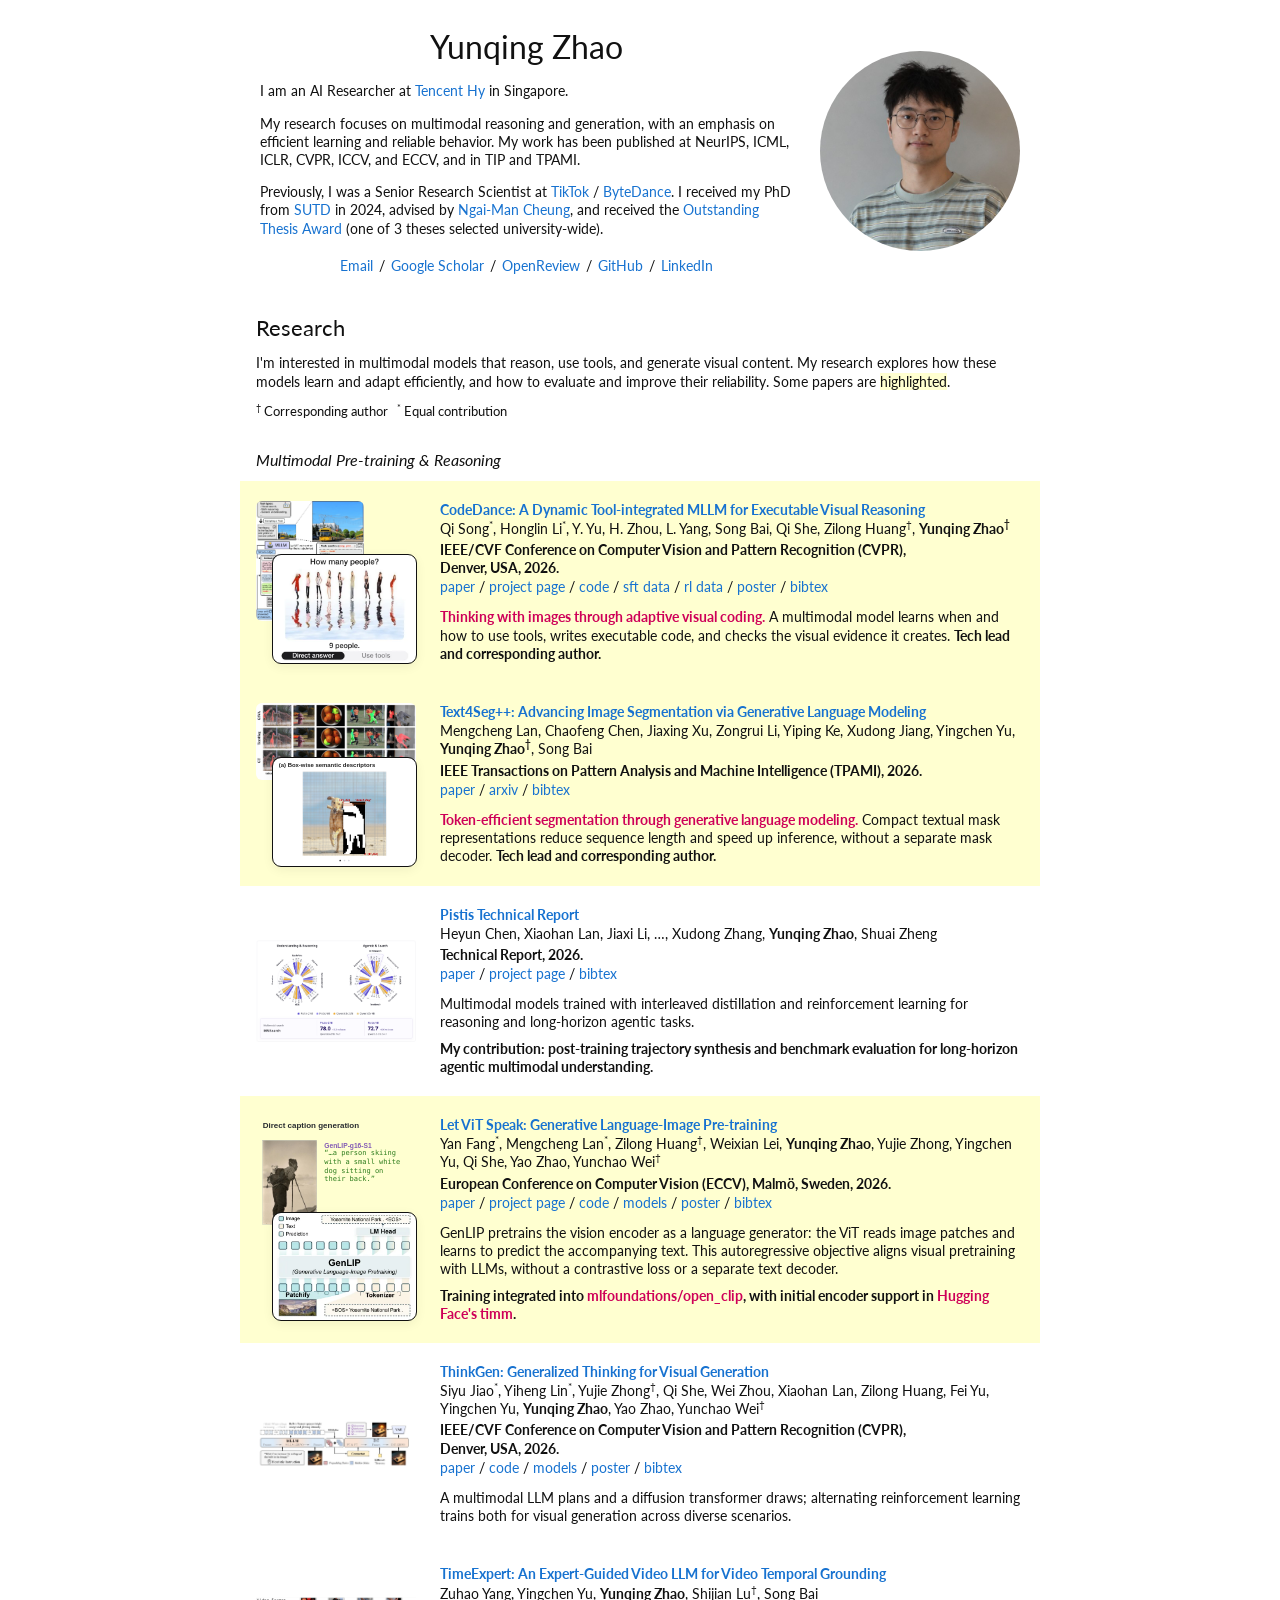
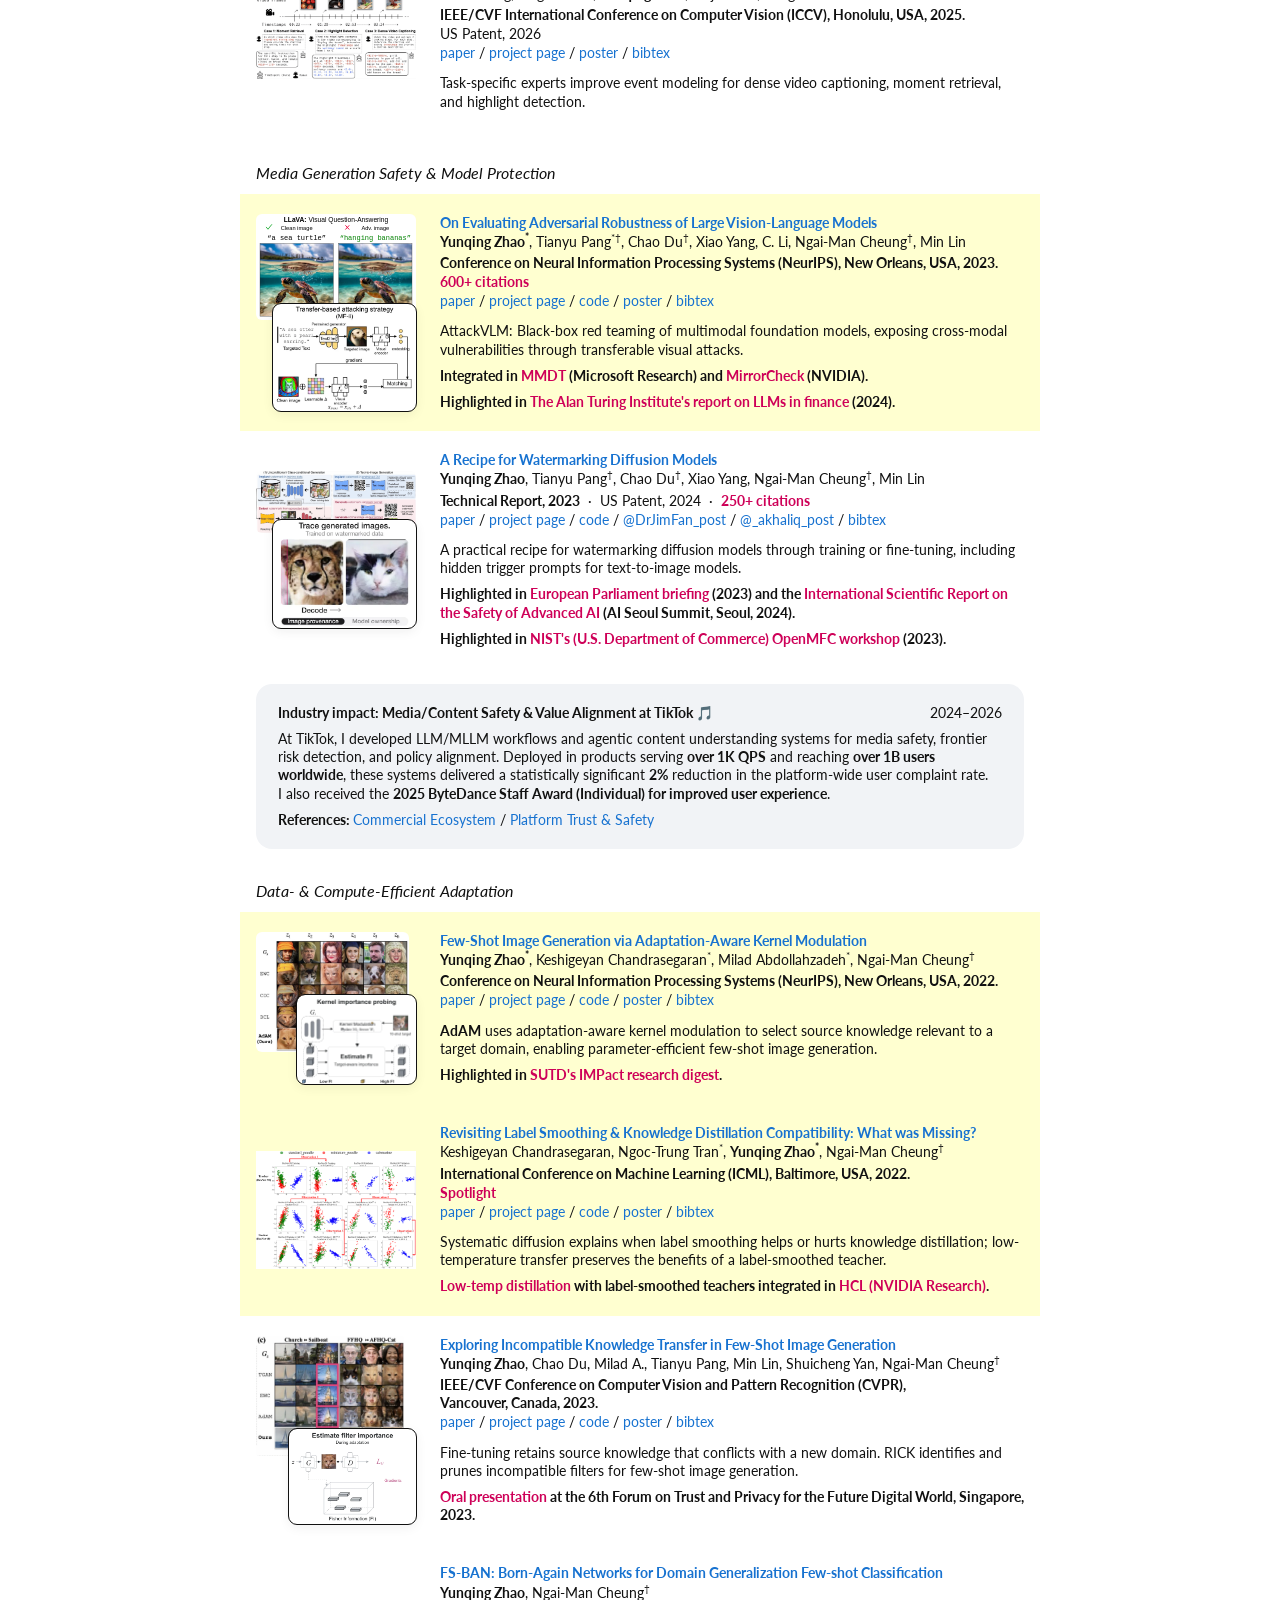
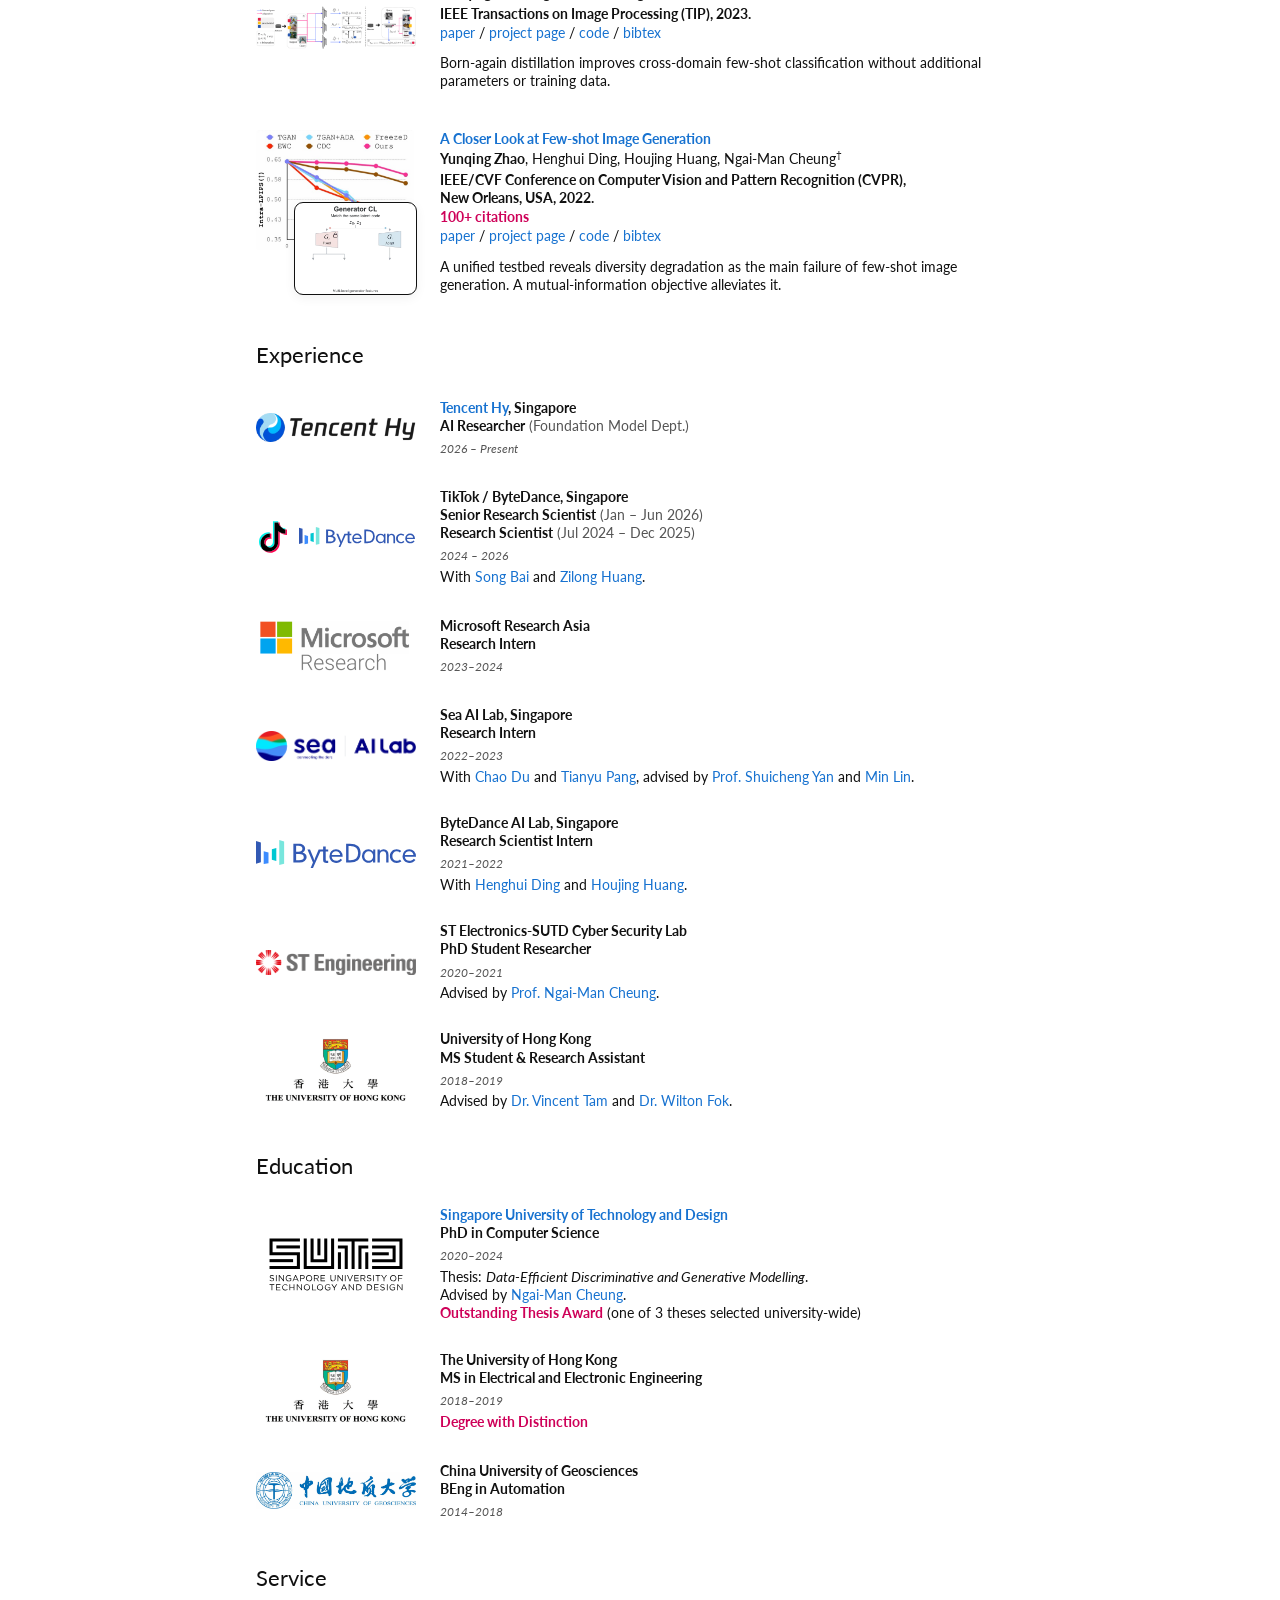
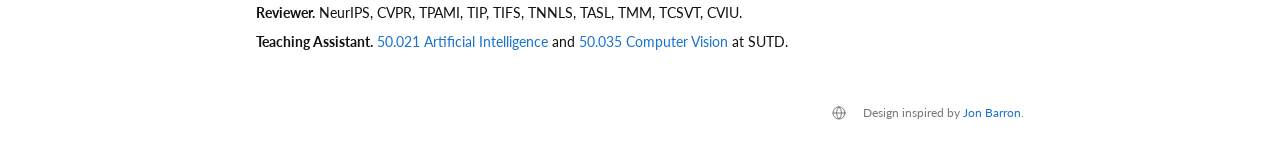
==== commit 4320a29a: "Match CodeDance animation card size with Text4Seg" ====
--- a/index.html
+++ b/index.html
@@ -182,7 +182,7 @@
       <section class="research-group" id="multimodal" aria-labelledby="multimodal-title">
         <h3 class="research-group-title" id="multimodal-title">Multimodal Pre-training &amp; Reasoning</h3>
       <article class="publication highlight" id="p-codedance" aria-labelledby="p-codedance-title">
-        <div class="paper-media" id="codedance-media" data-layout="layered" data-method-front="false" data-static-visible="0.65" data-motion-max-width="132">
+        <div class="paper-media" id="codedance-media" data-layout="layered" data-method-front="false" data-static-visible="0.53" data-motion-max-width="144">
           <div class="paper-image motion-figure">
             <picture><source media="(prefers-reduced-motion: reduce)" srcset="media/codedance/apple-a-compact-poster.png"><img id="codedance-animation" src="media/codedance/apple-a-compact.webp" alt="CodeDance adaptively answers directly or invokes tools to gather visual evidence" width="160" height="120" loading="lazy" draggable="false"></picture>
           </div>
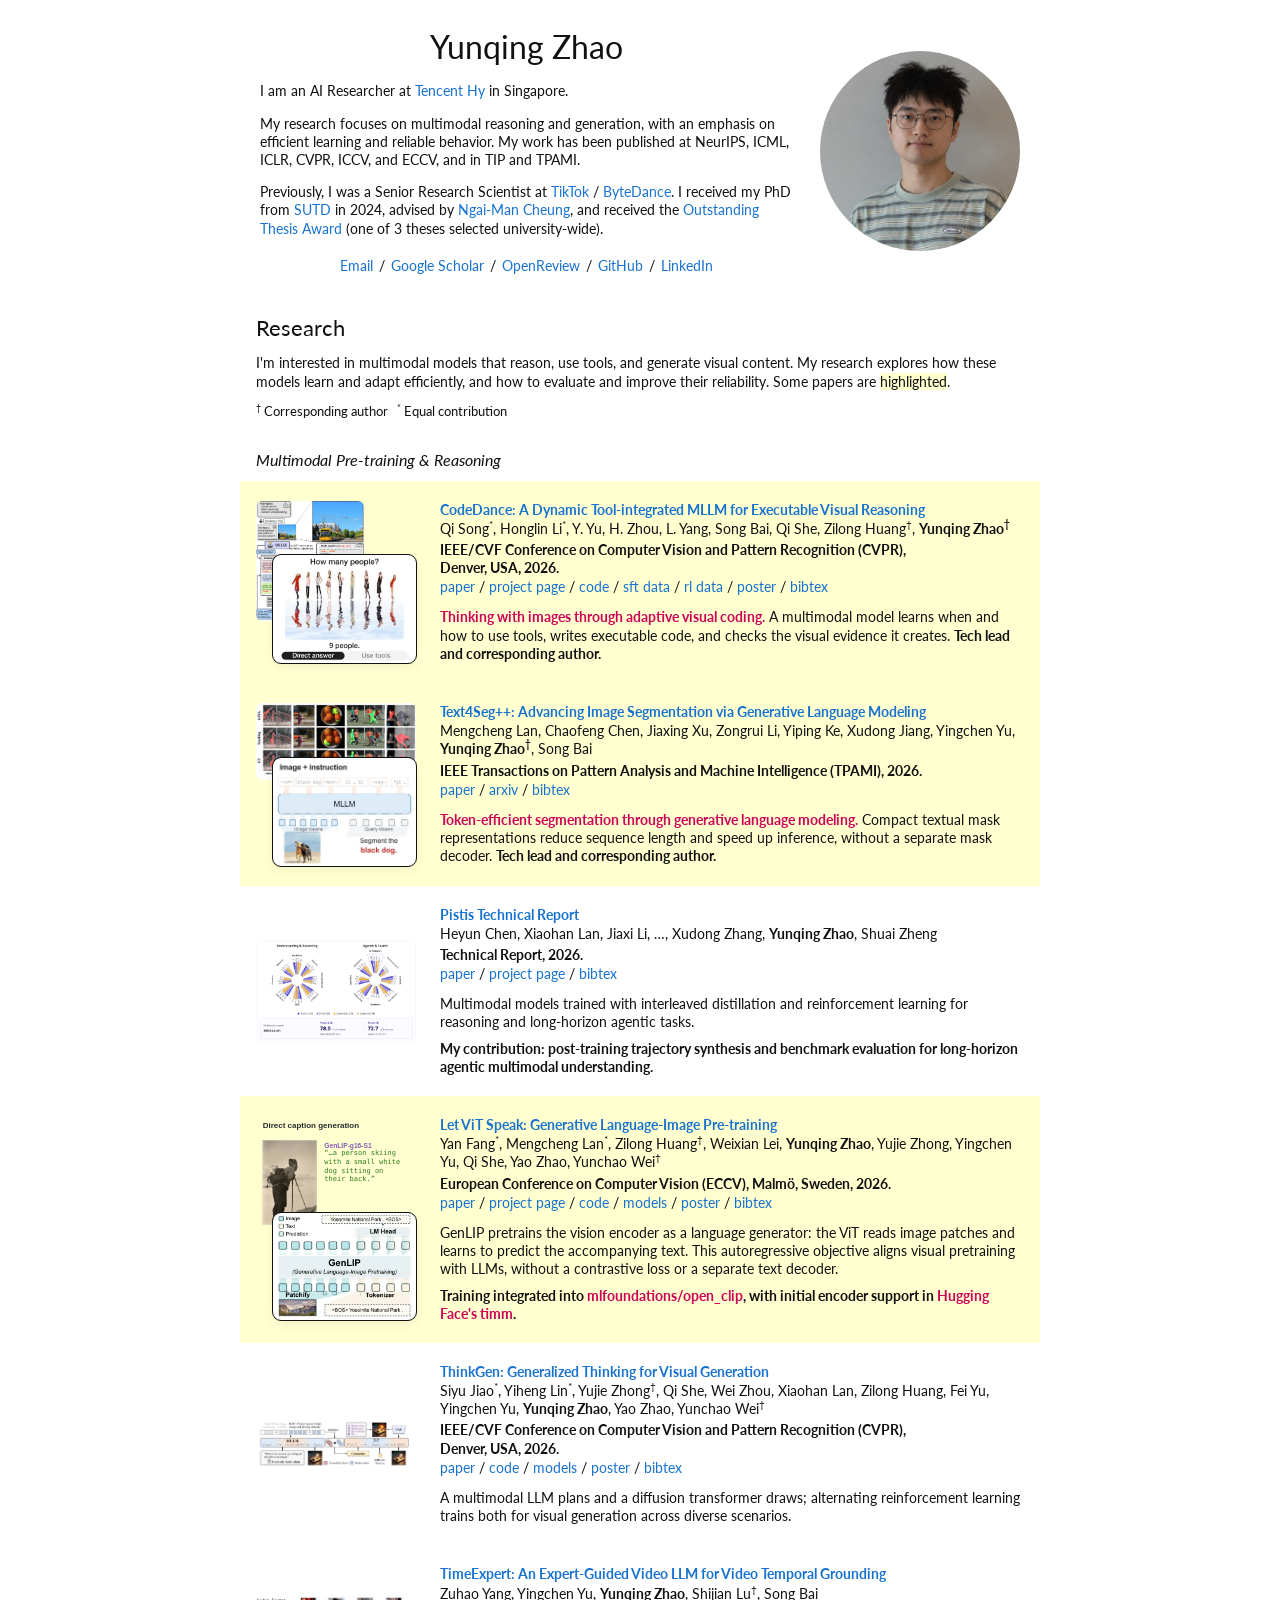
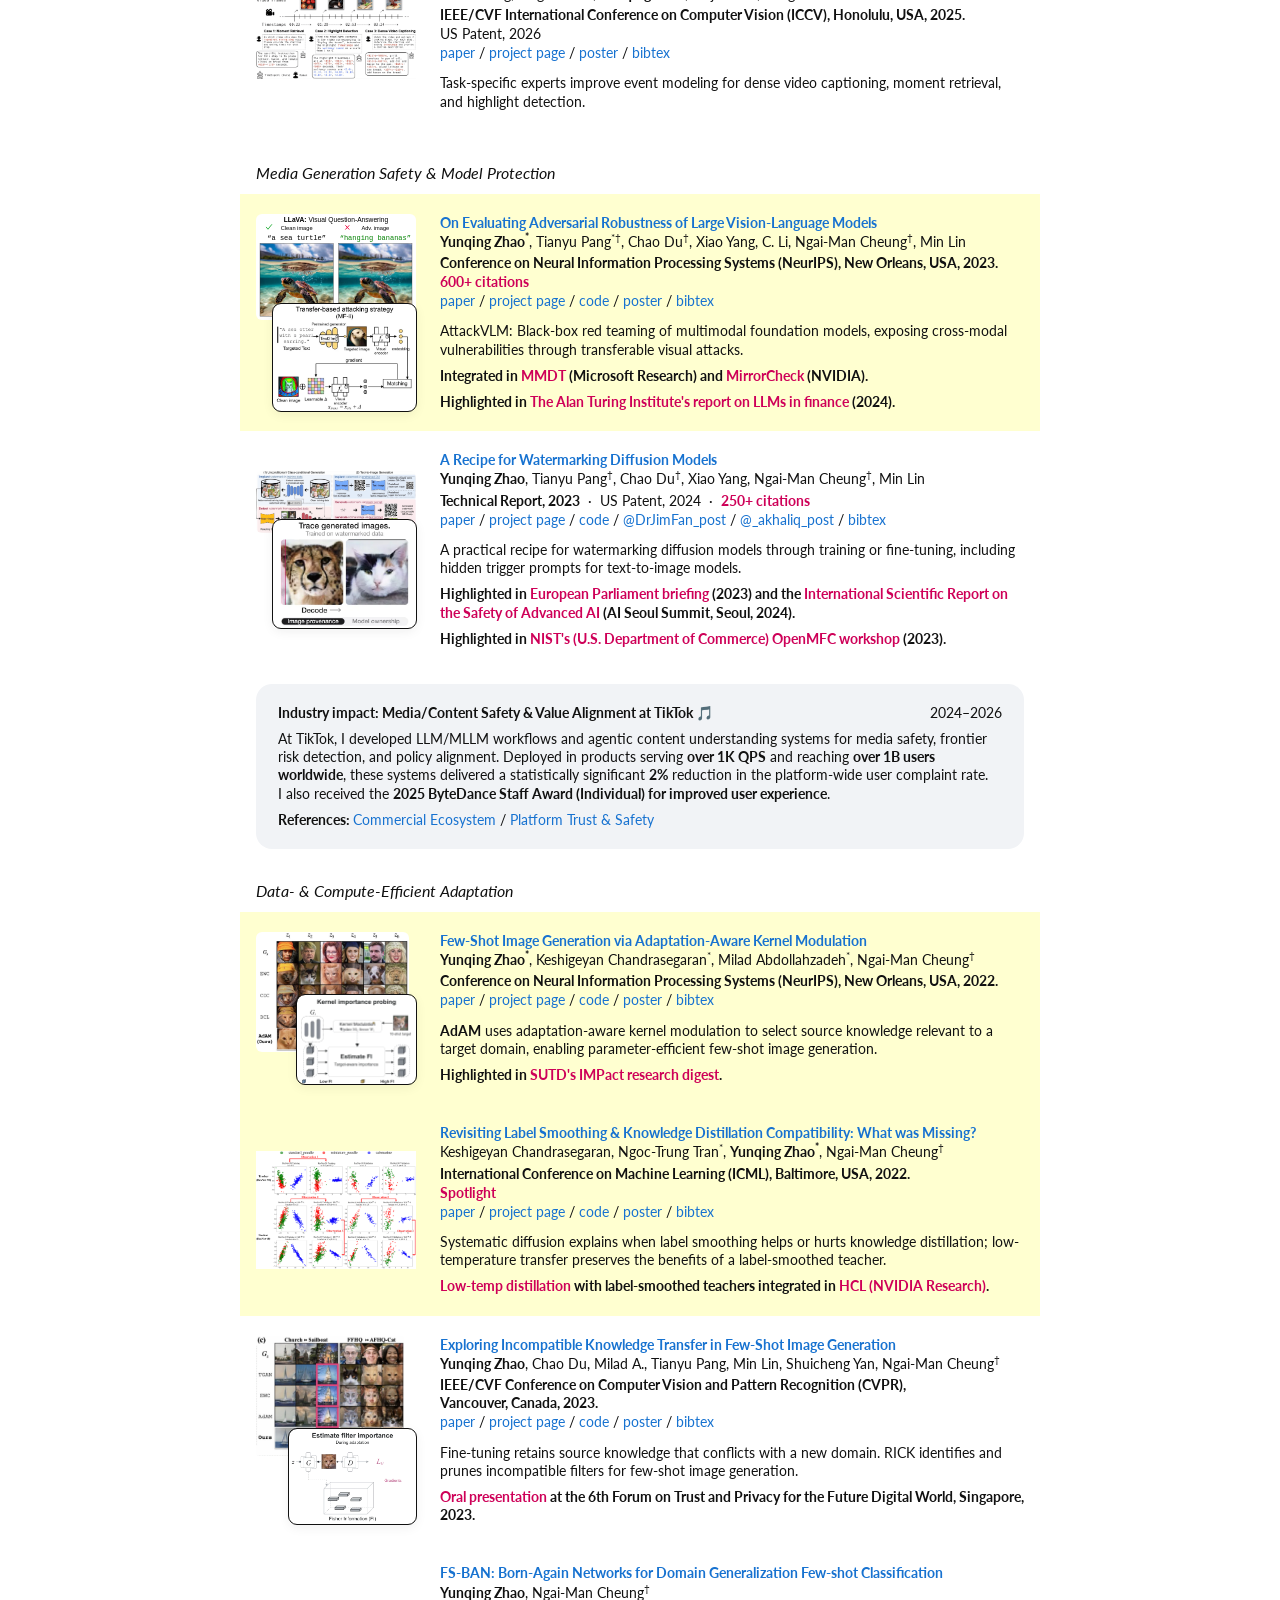
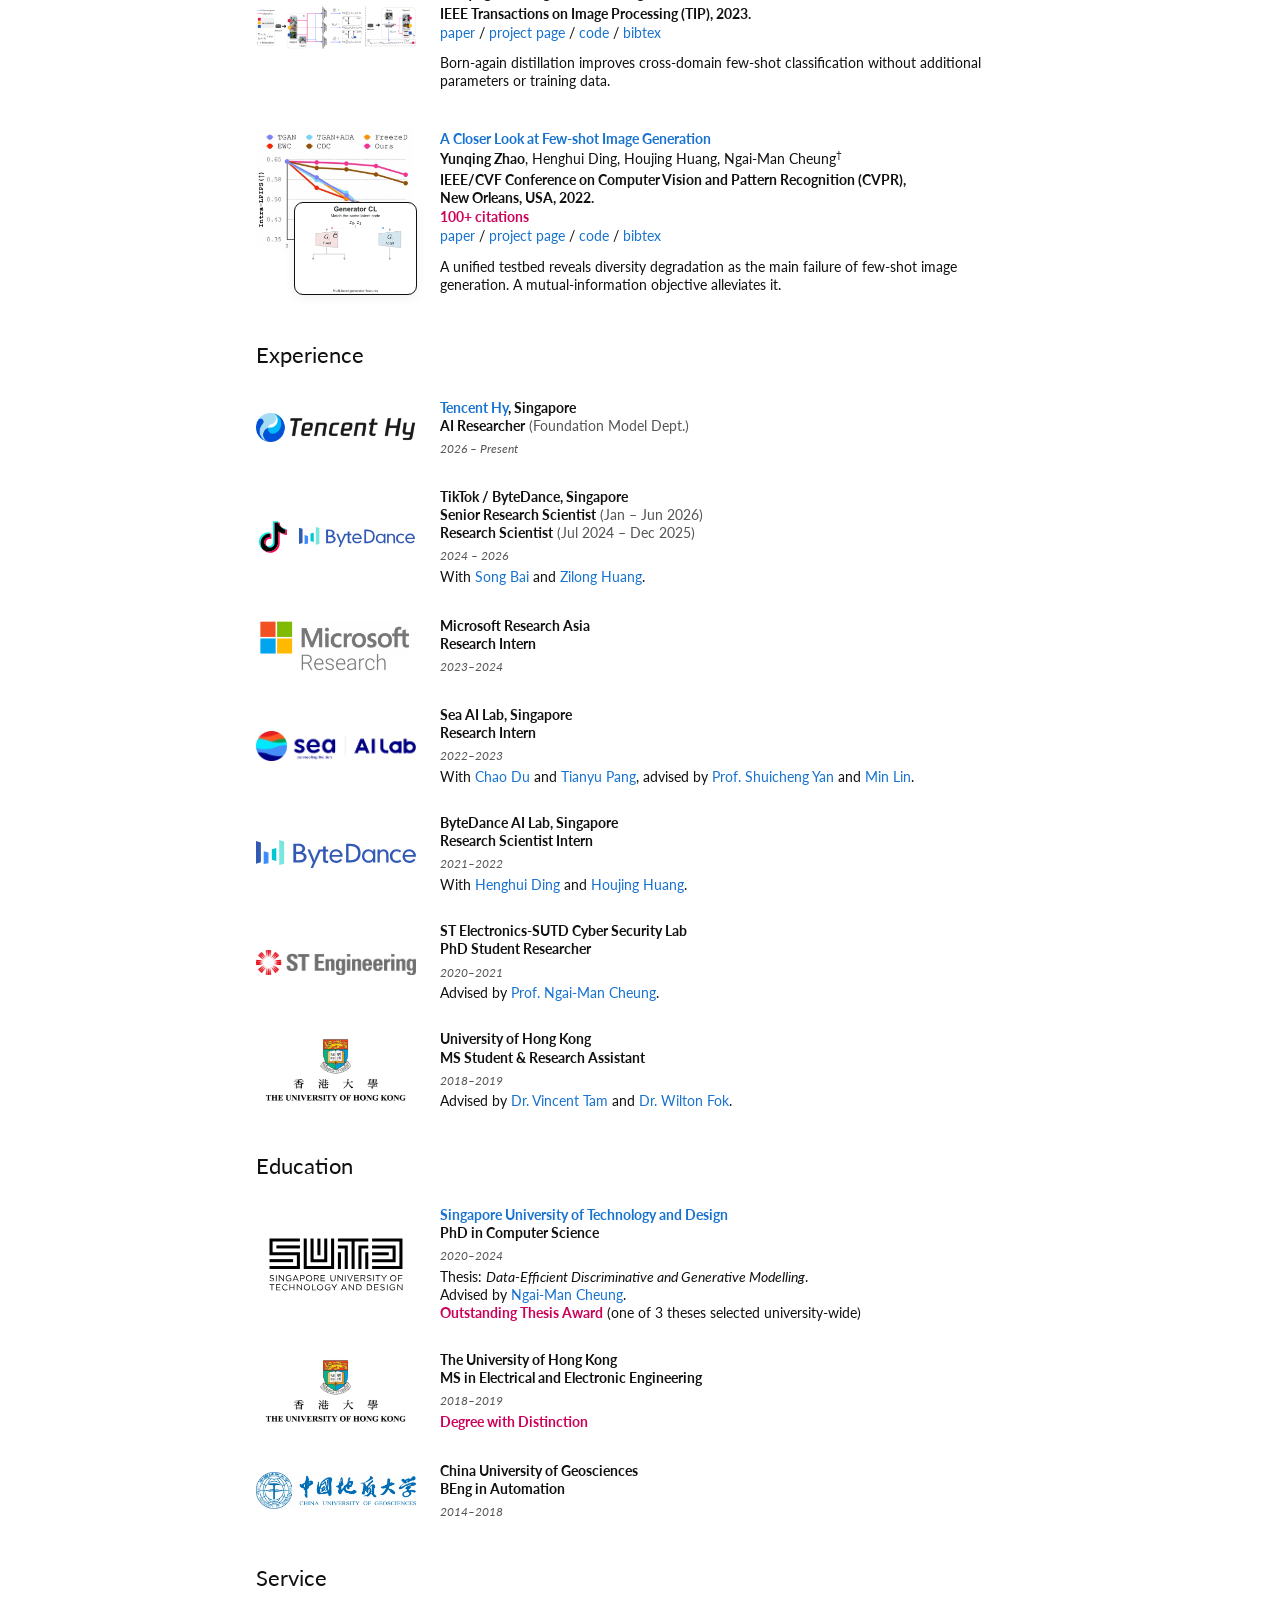
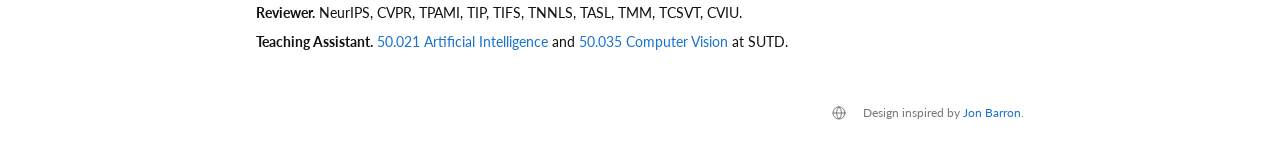
==== commit 51af966b: "Animate Text4Seg semantic-brick token flow" ====
--- a/index.html
+++ b/index.html
@@ -203,8 +203,8 @@
         <div class="paper-media" id="text4seg-media" data-layout="layered" data-method-front="false" data-motion-max-width="144" data-mobile-media-height="300">
           <div class="paper-image motion-figure">
             <picture>
-              <source media="(prefers-reduced-motion: reduce)" srcset="media/text4seg/figure-6-poster.svg">
-              <img id="text4seg-animation" src="media/text4seg/figure-6-cycle.svg" alt="Text4Seg++ Figure 6 cycles through box-wise semantic descriptors, semantic bricks, and the model architecture" width="600" height="450" loading="lazy" draggable="false">
+              <source media="(prefers-reduced-motion: reduce)" srcset="media/text4seg/brick-flow-poster.png">
+              <img id="text4seg-animation" src="media/text4seg/brick-flow.webp" alt="Text4Seg++ generates a reference and bounding box, then predicts foreground and background semantic-brick tokens that reconstruct the mask row by row" width="600" height="450" loading="lazy" draggable="false">
             </picture>
           </div>
           <button class="paper-image method-figure" id="text4seg-method" type="button" aria-label="Show the Text4Seg++ segmentation comparisons" aria-pressed="false">
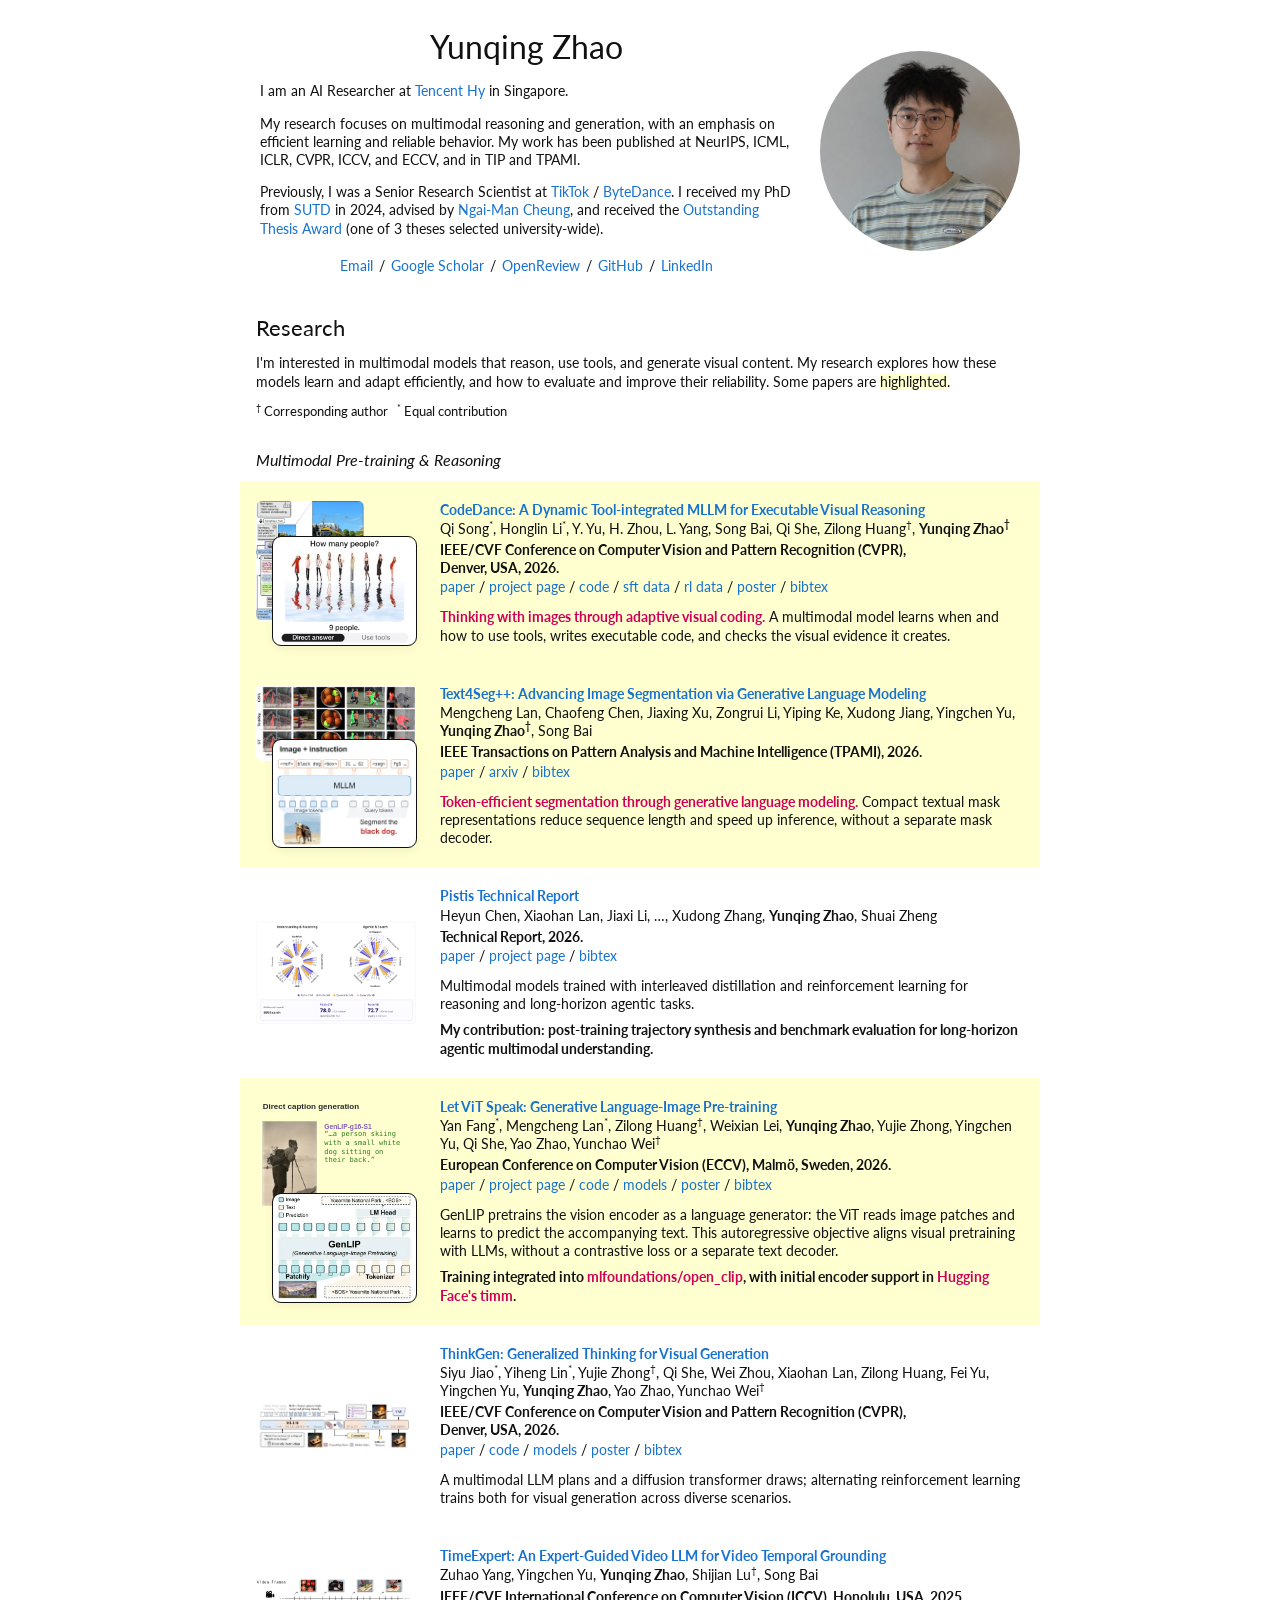
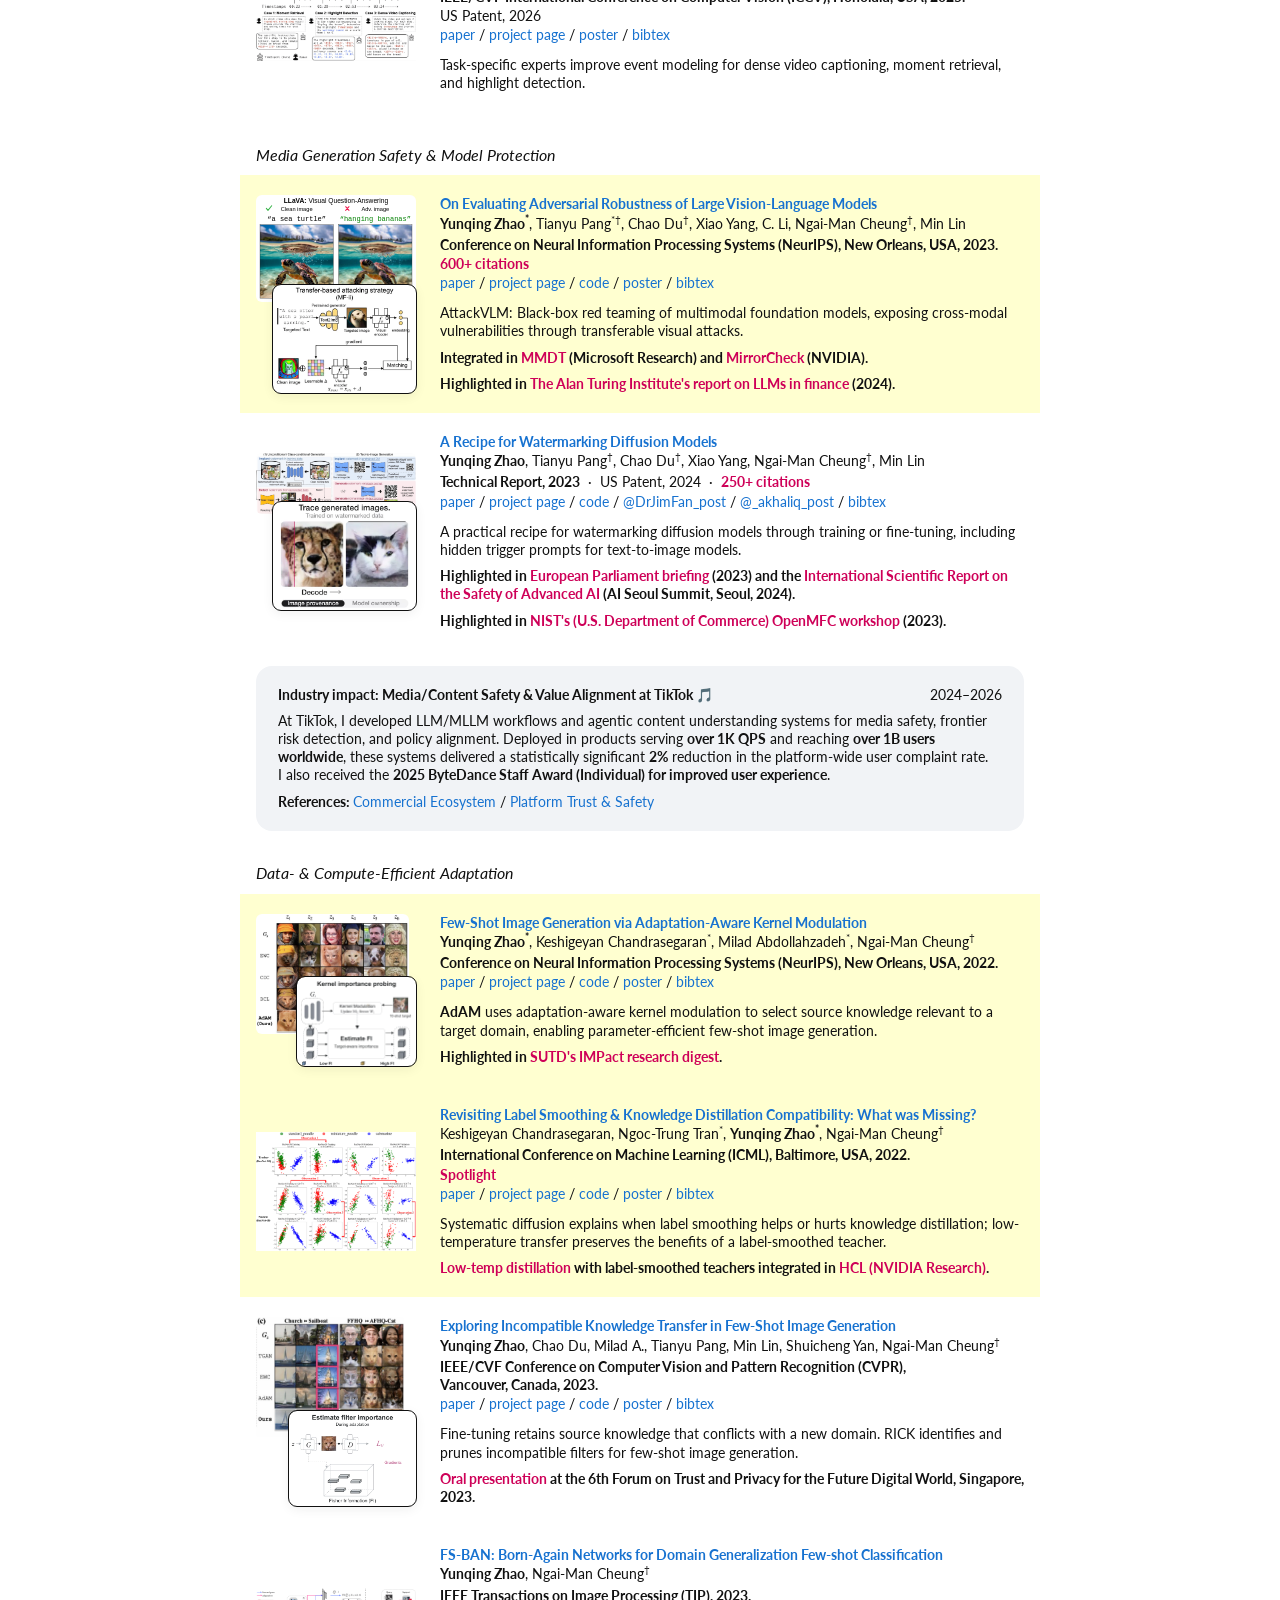
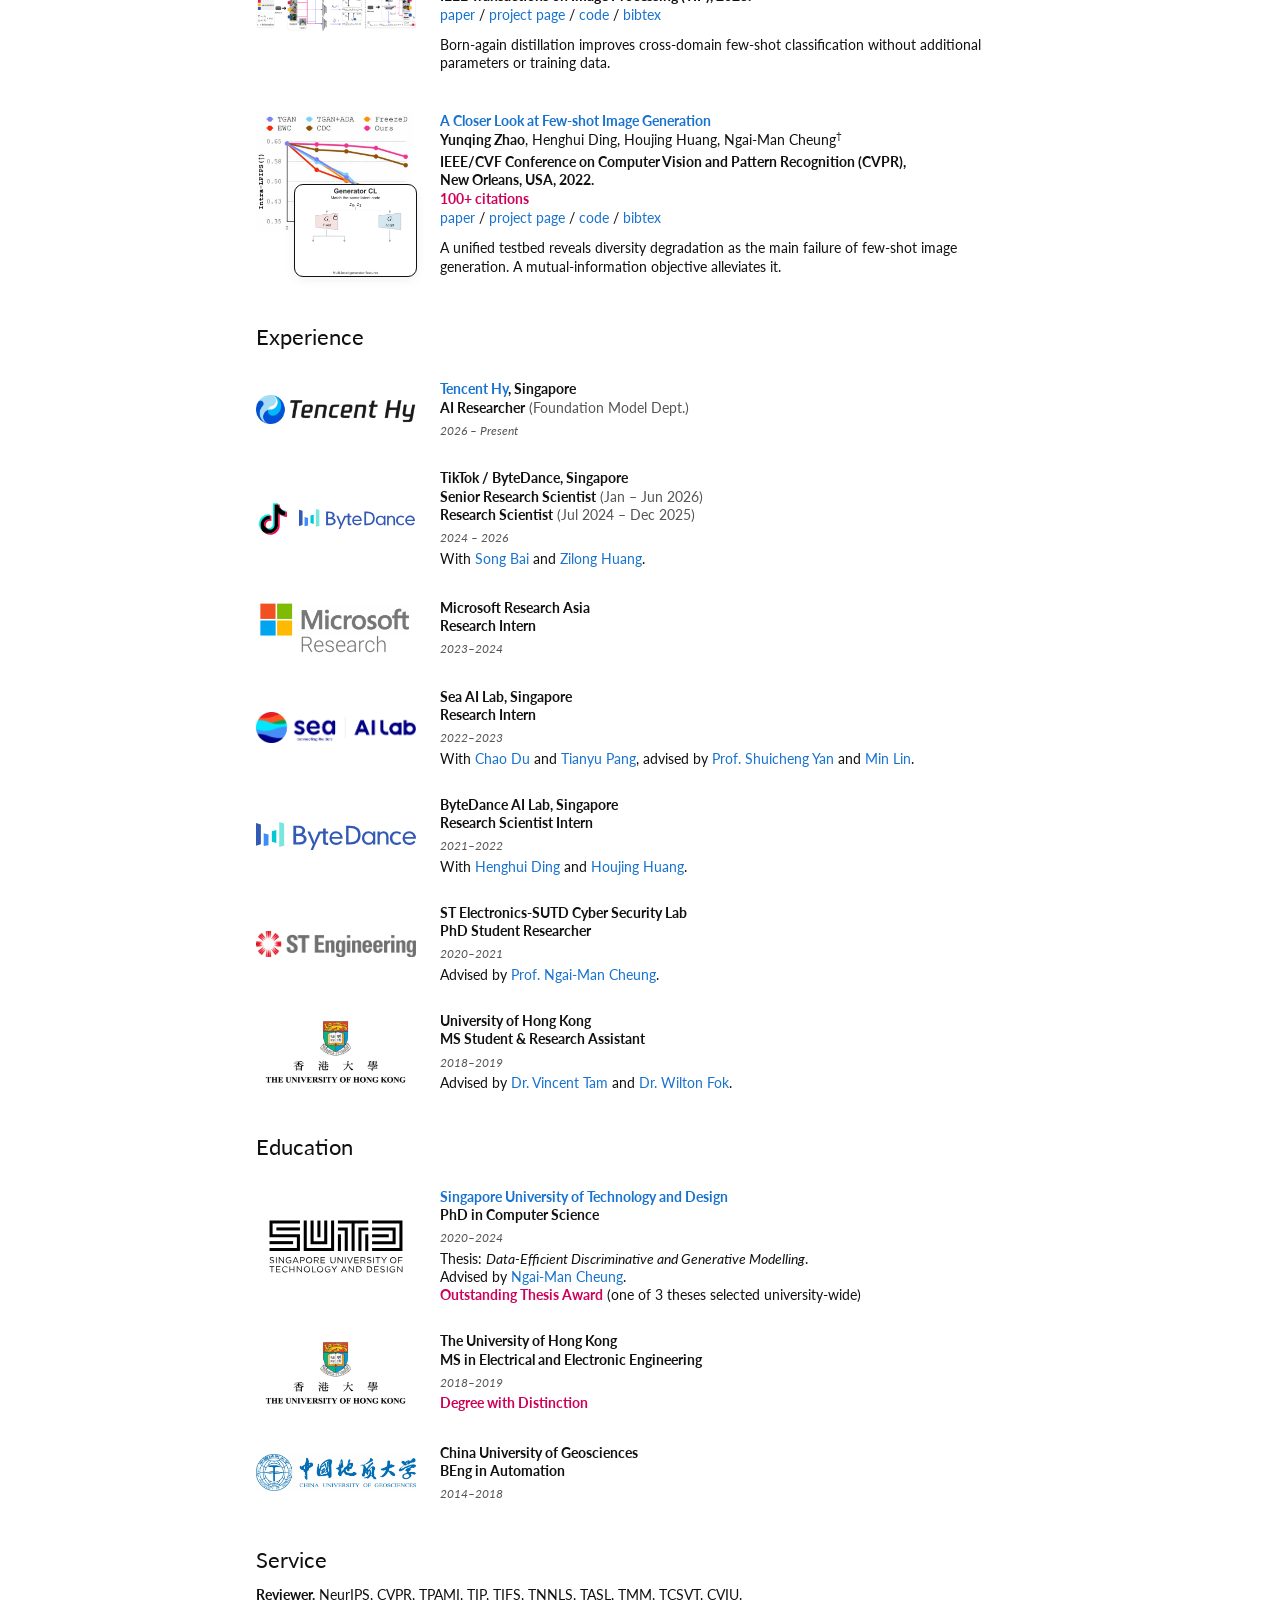
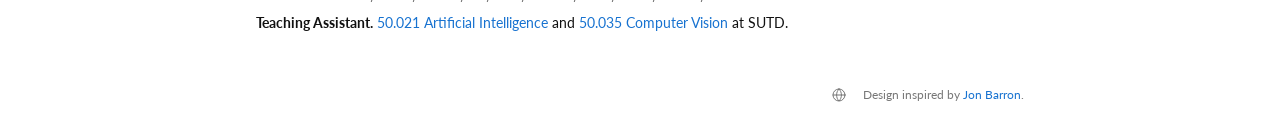
==== commit 0b51d461: "Remove repeated publication role labels" ====
--- a/index.html
+++ b/index.html
@@ -182,7 +182,7 @@
       <section class="research-group" id="multimodal" aria-labelledby="multimodal-title">
         <h3 class="research-group-title" id="multimodal-title">Multimodal Pre-training &amp; Reasoning</h3>
       <article class="publication highlight" id="p-codedance" aria-labelledby="p-codedance-title">
-        <div class="paper-media" id="codedance-media" data-layout="layered" data-method-front="false" data-static-visible="0.53" data-motion-max-width="144">
+        <div class="paper-media" id="codedance-media" data-layout="layered" data-method-front="false" data-static-visible="0.41" data-motion-max-width="144">
           <div class="paper-image motion-figure">
             <picture><source media="(prefers-reduced-motion: reduce)" srcset="media/codedance/apple-a-compact-poster.png"><img id="codedance-animation" src="media/codedance/apple-a-compact.webp" alt="CodeDance adaptively answers directly or invokes tools to gather visual evidence" width="160" height="120" loading="lazy" draggable="false"></picture>
           </div>
@@ -195,7 +195,7 @@
           <div class="authors">Qi Song<sup>*</sup>, Honglin Li<sup>*</sup>, Y. Yu, H. Zhou, L. Yang, Song Bai, Qi She, Zilong Huang<sup>†</sup>, <b>Yunqing Zhao<sup>†</sup></b></div>
           <div class="venue"><strong>IEEE/CVF Conference on Computer Vision and Pattern Recognition (CVPR), <span class="venue-place">Denver, USA, 2026.</span></strong></div>
           <div class="resources"><a href="https://arxiv.org/abs/2512.17312">paper</a> / <a href="https://codedance-vl.github.io/">project page</a> / <a href="https://github.com/CodeDance-VL/CodeDance">code</a> / <a href="https://huggingface.co/datasets/Peterwatwec/CodeDance-SFT">sft data</a> / <a href="https://huggingface.co/datasets/Peterwatwec/CodeDance-RL">rl data</a> / <a href="https://cvpr.thecvf.com/media/PosterPDFs/CVPR%202026/36659.png" title="Official CVPR 2026 poster">poster</a> / <a href="citations/codedance.bib" data-bibtex="codedance">bibtex</a></div>
-          <p class="description"><strong class="award">Thinking with images through adaptive visual coding.</strong> A multimodal model learns when and how to use tools, writes executable code, and checks the visual evidence it creates. <strong>Tech lead and corresponding author.</strong></p>
+          <p class="description"><strong class="award">Thinking with images through adaptive visual coding.</strong> A multimodal model learns when and how to use tools, writes executable code, and checks the visual evidence it creates.</p>
         </div>
       </article>
 
@@ -216,7 +216,7 @@
           <div class="authors">Mengcheng Lan, Chaofeng Chen, Jiaxing Xu, Zongrui Li, Yiping Ke, Xudong Jiang, Yingchen Yu, <b>Yunqing Zhao<sup>†</sup></b>, Song Bai</div>
           <div class="venue"><strong>IEEE Transactions on Pattern Analysis and Machine Intelligence (TPAMI), 2026.</strong></div>
           <div class="resources"><a href="https://ieeexplore.ieee.org/abstract/document/11479916">paper</a> / <a href="https://arxiv.org/abs/2509.06321">arxiv</a> / <a href="citations/text4seg.bib" data-bibtex="text4seg">bibtex</a></div>
-          <p class="description"><strong class="award">Token-efficient segmentation through generative language modeling.</strong> Compact textual mask representations reduce sequence length and speed up inference, without a separate mask decoder. <strong>Tech lead and corresponding author.</strong></p>
+          <p class="description"><strong class="award">Token-efficient segmentation through generative language modeling.</strong> Compact textual mask representations reduce sequence length and speed up inference, without a separate mask decoder.</p>
         </div>
       </article>
 
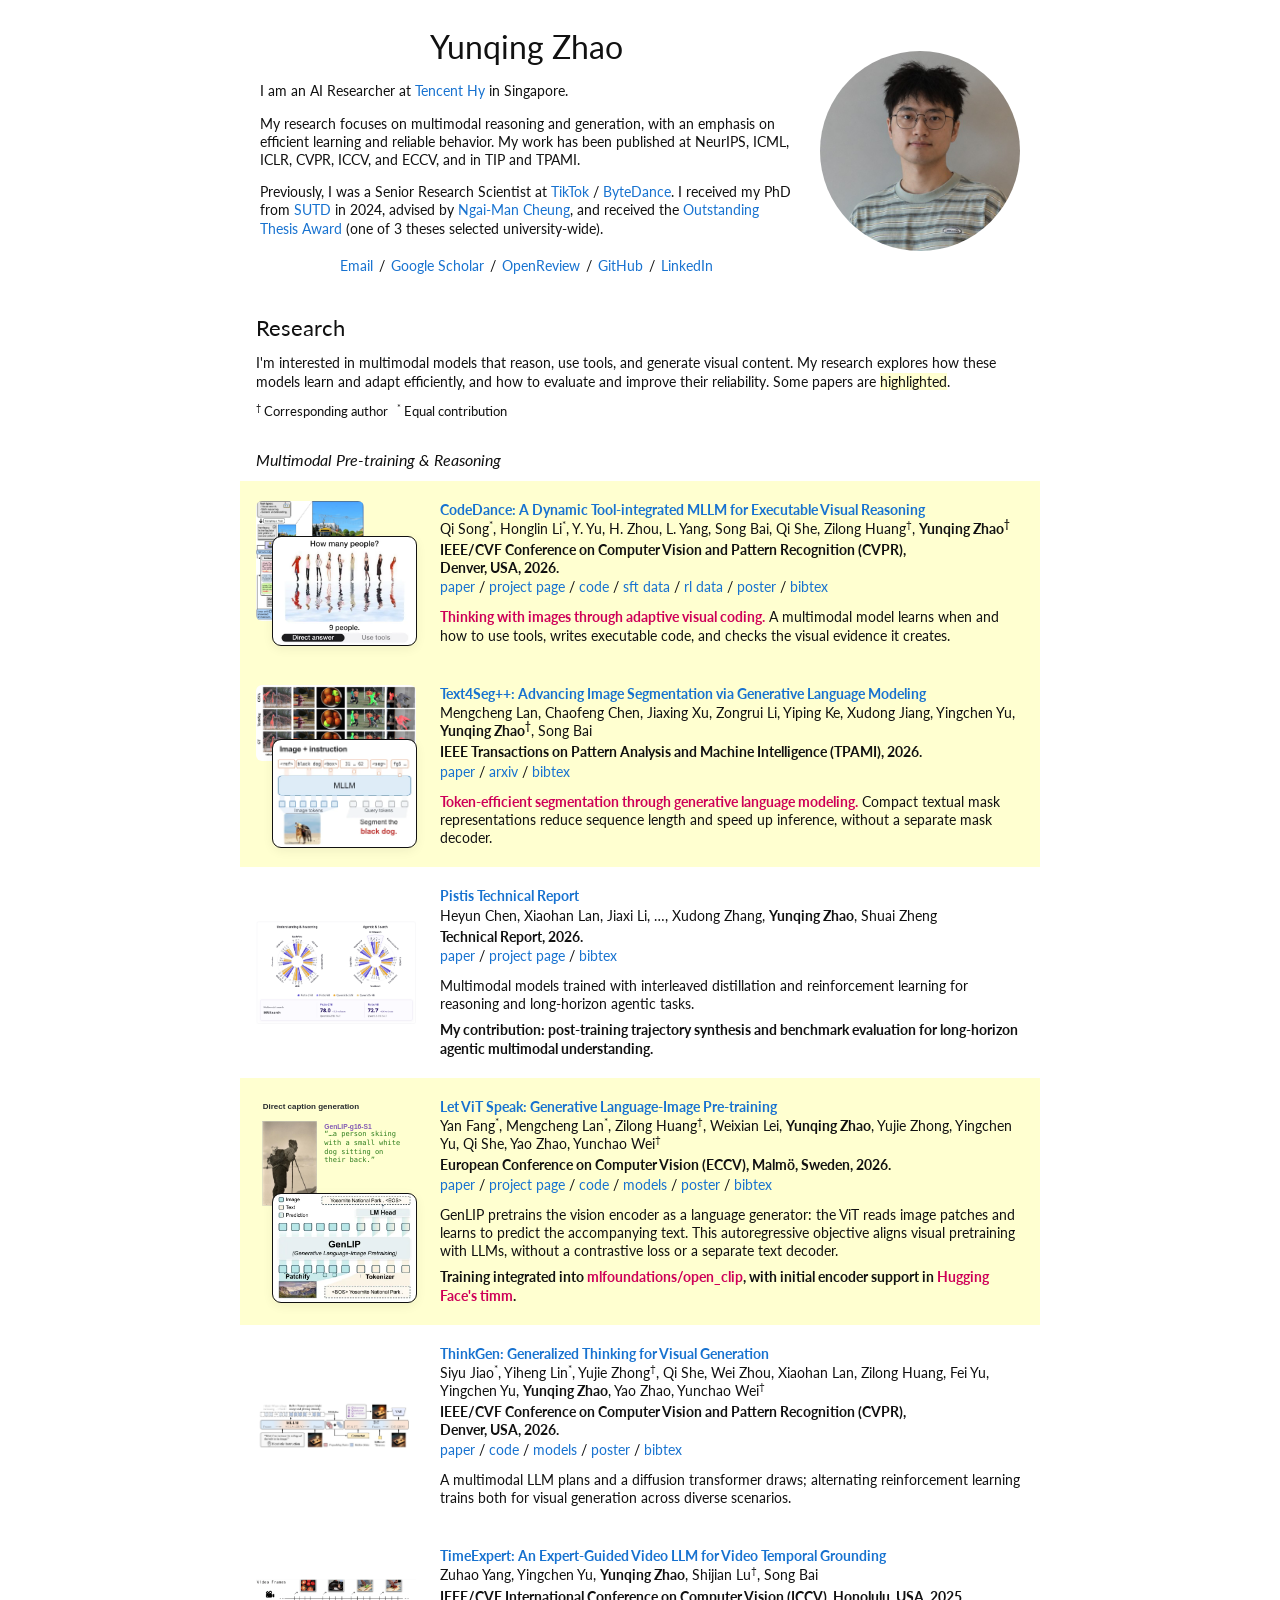
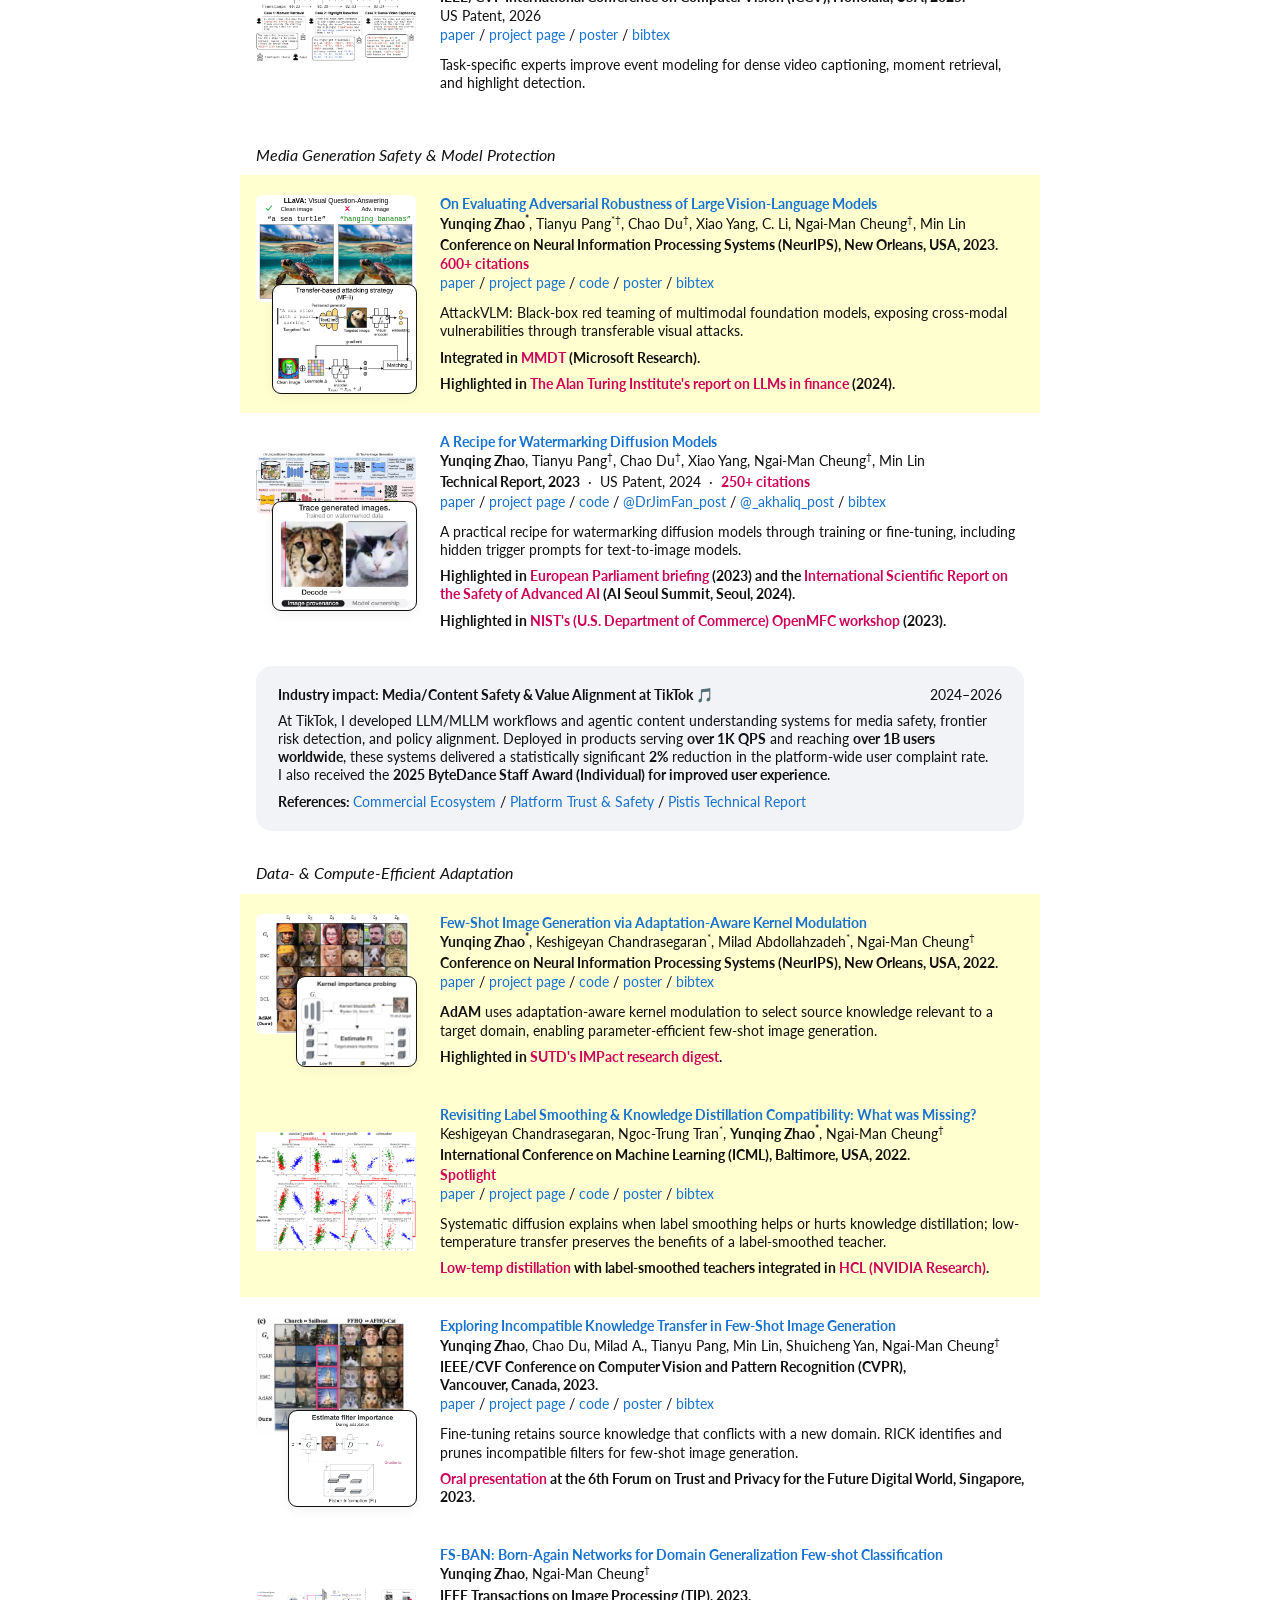
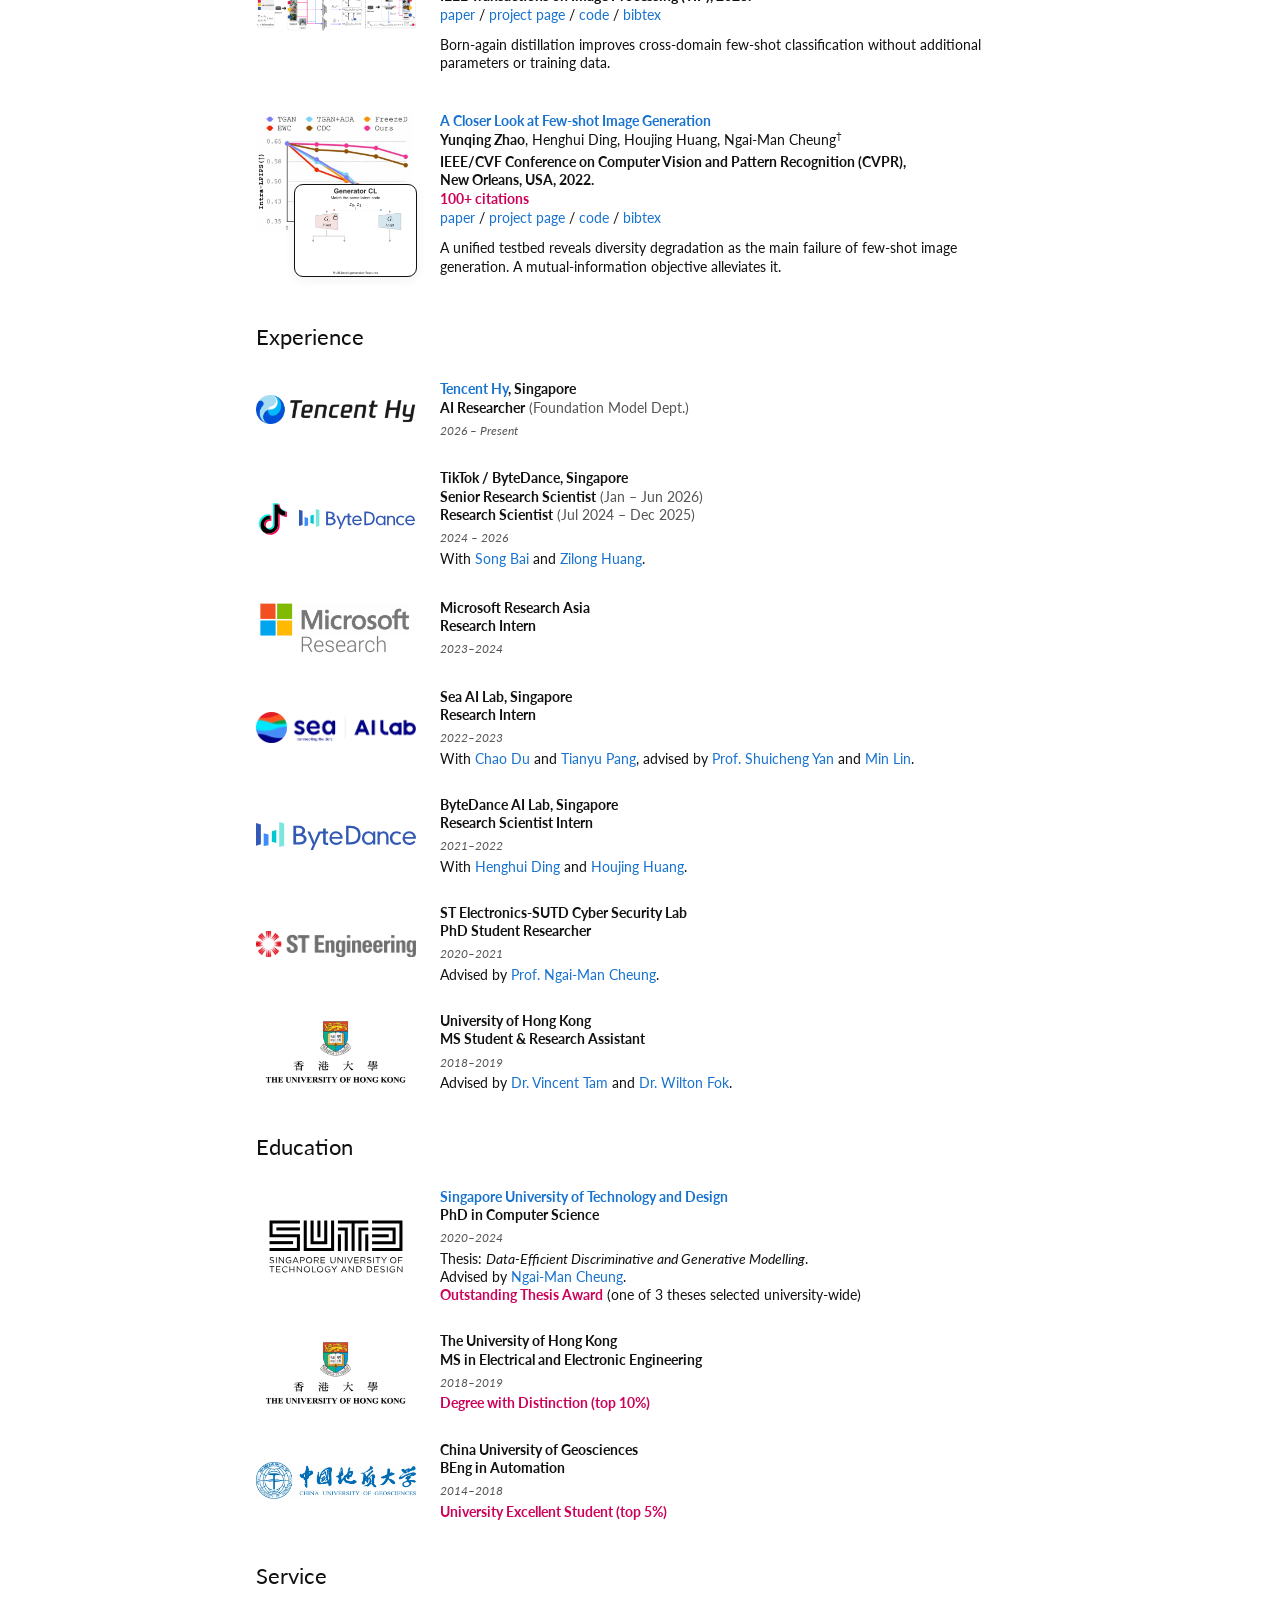
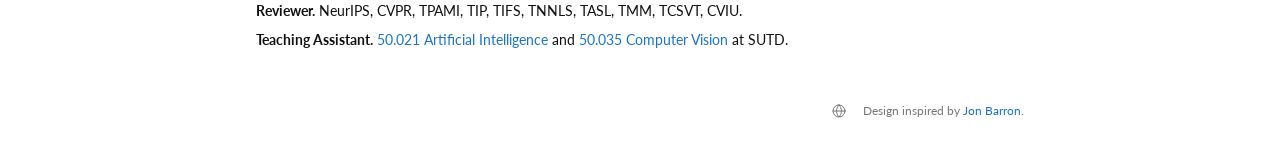
==== commit 9ebf6642: "Refine research references and education awards" ====
--- a/index.html
+++ b/index.html
@@ -308,7 +308,7 @@
           <div class="paper-meta"><a class="award citation-count" href="https://scholar.google.com/scholar?oi=bibs&amp;hl=en&amp;cites=5937308252715370580,11503029870944142826,10569921424770981463,17149303380661830202" title="Google Scholar: 627 citations, checked 21 October 2026">600+ citations</a></div>
           <div class="resources"><a href="https://arxiv.org/pdf/2305.16934">paper</a> / <a href="https://yunqing-me.github.io/AttackVLM/">project page</a> / <a href="https://github.com/yunqing-me/AttackVLM">code</a> / <a href="https://neurips.cc/media/PosterPDFs/NeurIPS%202023/69997.png" title="Official NeurIPS 2023 poster">poster</a> / <a href="citations/attackvlm.bib" data-bibtex="attackvlm">bibtex</a></div>
           <p class="description">AttackVLM: Black-box red teaming of multimodal foundation models, exposing cross-modal vulnerabilities through transferable visual attacks.</p>
-          <p class="integration-note">Integrated in <a href="https://www.microsoft.com/en-us/research/publication/mmdt-decoding-the-trustworthiness-and-safety-of-multimodal-foundation-models/" title="MMDT (ICLR 2025), Appendix H.2: AttackVLM generates adversarial images for benchmark construction">MMDT</a> (<a class="affiliation-link" href="https://www.microsoft.com/en-us/research/publication/mmdt-decoding-the-trustworthiness-and-safety-of-multimodal-foundation-models/">Microsoft Research</a>) and <a href="https://github.com/klea-ziu/MirrorCheck#attacks" title="MirrorCheck uses the original AttackVLM implementations for adversarial evaluation; coauthor Nikita Durasov is affiliated with NVIDIA">MirrorCheck</a> (NVIDIA).</p>
+          <p class="integration-note">Integrated in <a href="https://www.microsoft.com/en-us/research/publication/mmdt-decoding-the-trustworthiness-and-safety-of-multimodal-foundation-models/" title="MMDT (ICLR 2025), Appendix H.2: AttackVLM generates adversarial images for benchmark construction">MMDT</a> (<a class="affiliation-link" href="https://www.microsoft.com/en-us/research/publication/mmdt-decoding-the-trustworthiness-and-safety-of-multimodal-foundation-models/">Microsoft Research</a>).</p>
           <p class="integration-note">Highlighted in <a href="https://www.turing.ac.uk/sites/default/files/2024-06/the_impact_of_large_language_models_in_finance_-_towards_trustworthy_adoption_1.pdf#page=12" title="The Impact of Large Language Models in Finance: Towards Trustworthy Adoption; published 27 March 2024">The Alan Turing Institute's report on LLMs in finance</a> (2024).</p>
         </div>
       </article>
@@ -342,7 +342,7 @@
           <span class="industry-work-date">2024–2026</span>
         </div>
         <p>At TikTok, I developed LLM/MLLM workflows and agentic content understanding systems for media safety, frontier risk detection, and policy alignment. Deployed in products serving <strong>over 1K QPS</strong> and reaching <strong>over 1B users worldwide</strong>, these systems delivered a statistically significant <strong class="impact-metric">2%</strong> reduction in the platform-wide user complaint rate. <br>I also received the <strong>2025 ByteDance Staff Award (Individual) for improved user experience</strong>.</p>
-        <div class="resources"><b>References: </b><a href="https://ads.tiktok.com/business">Commercial Ecosystem</a> / <a href="https://newsroom.tiktok.com/new-trust-and-safety-tools-for-creators-families-and-the-tiktok-community?lang=en-GB">Platform Trust &amp; Safety</a></div>
+        <div class="resources"><b>References: </b><a href="https://ads.tiktok.com/business">Commercial Ecosystem</a> / <a href="https://newsroom.tiktok.com/new-trust-and-safety-tools-for-creators-families-and-the-tiktok-community?lang=en-GB">Platform Trust &amp; Safety</a> / <a href="#p-pistis">Pistis Technical Report</a></div>
       </article>
 
       </section>
@@ -507,13 +507,13 @@
         <div class="affiliation">
           <div class="affiliation-logo"><img src="img/logo-hku.png" alt="The University of Hong Kong" width="119" height="54" loading="lazy"></div>
         </div>
-        <div class="affiliation-copy"><strong>The University of Hong Kong</strong><br><strong>MS in Electrical and Electronic Engineering</strong><div class="experience-date">2018–2019</div><div class="experience-detail"><span class="award">Degree with Distinction</span></div></div>
+        <div class="affiliation-copy"><strong>The University of Hong Kong</strong><br><strong>MS in Electrical and Electronic Engineering</strong><div class="experience-date">2018–2019</div><div class="experience-detail"><span class="award">Degree with Distinction (top 10%)</span></div></div>
       </li>
       <li class="experience-row">
         <div class="affiliation">
           <div class="affiliation-logo"><img src="img/logo-cug.png" alt="China University of Geosciences" width="54" height="54" loading="lazy"></div>
         </div>
-        <div class="affiliation-copy"><strong>China University of Geosciences</strong><br><strong>BEng in Automation</strong><div class="experience-date">2014–2018</div></div>
+        <div class="affiliation-copy"><strong>China University of Geosciences</strong><br><strong>BEng in Automation</strong><div class="experience-date">2014–2018</div><div class="experience-detail"><span class="award">University Excellent Student (top 5%)</span></div></div>
       </li>
       </ul>
     </section>
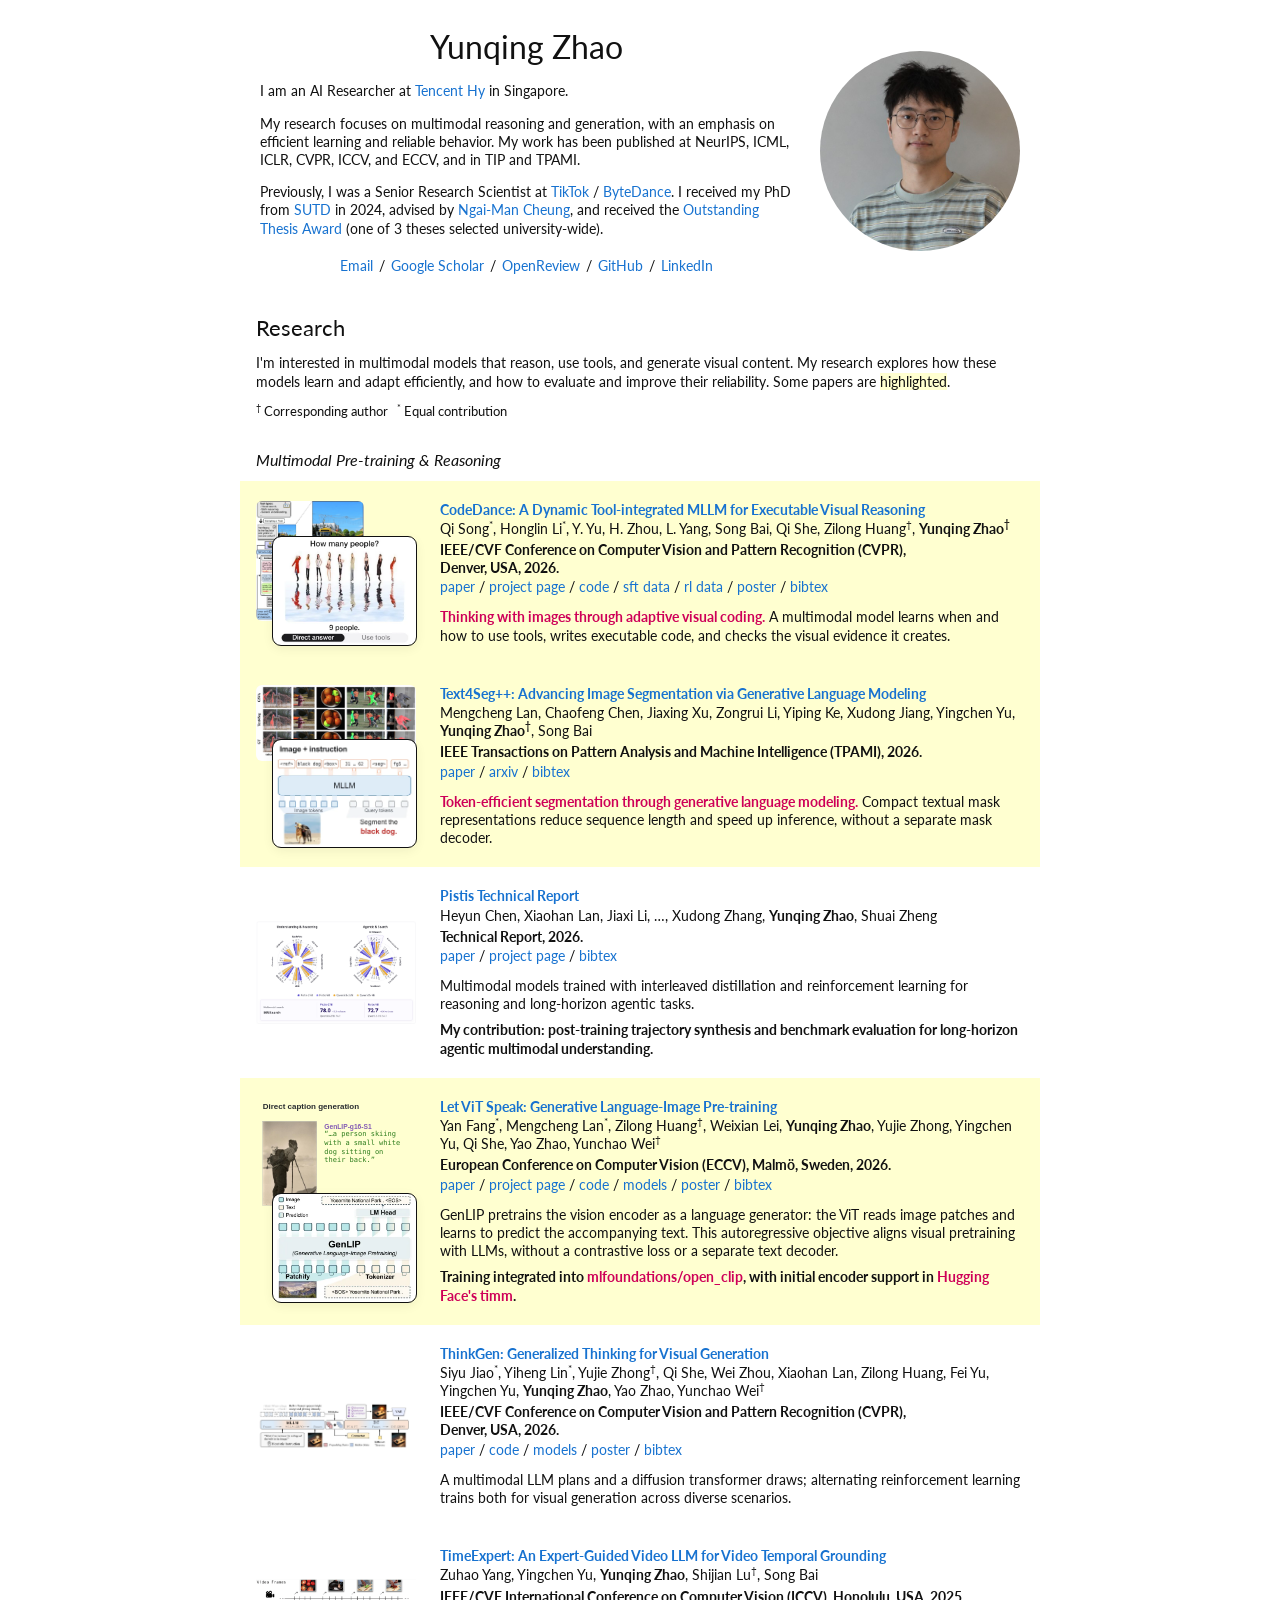
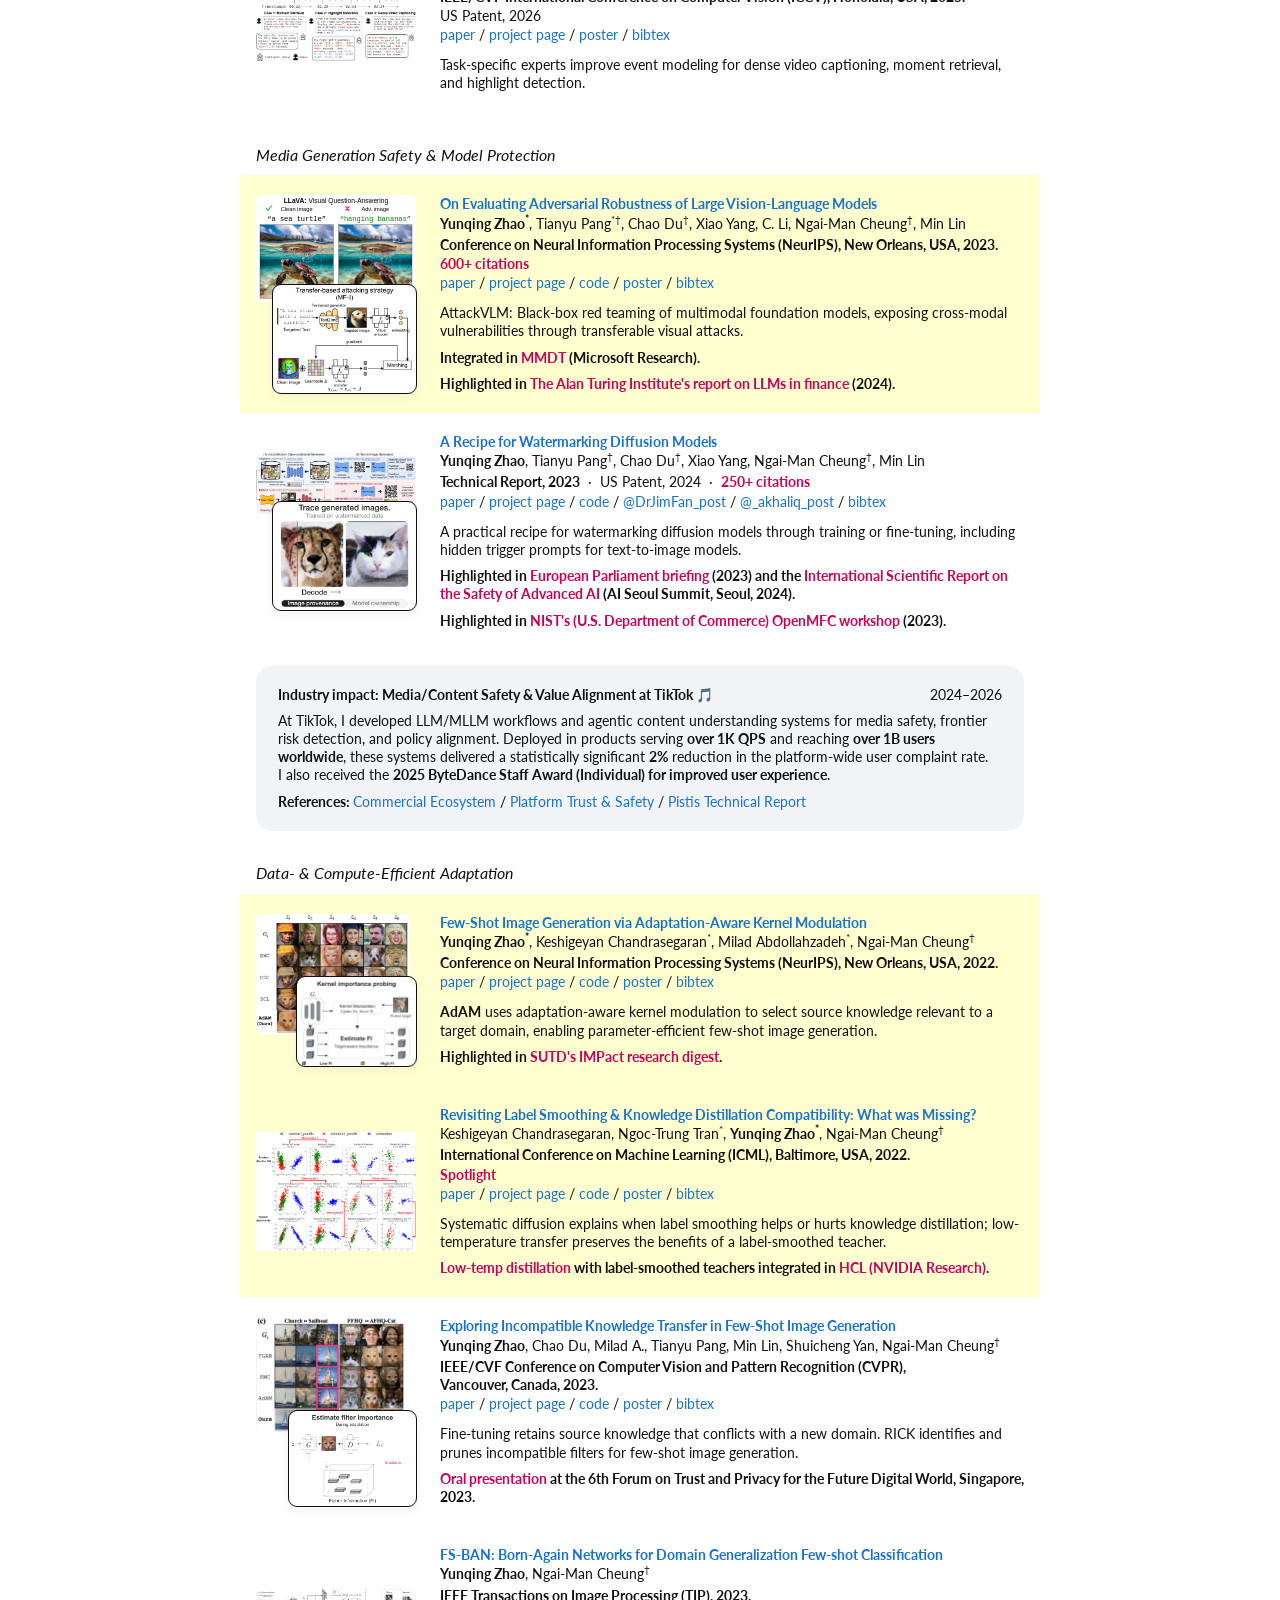
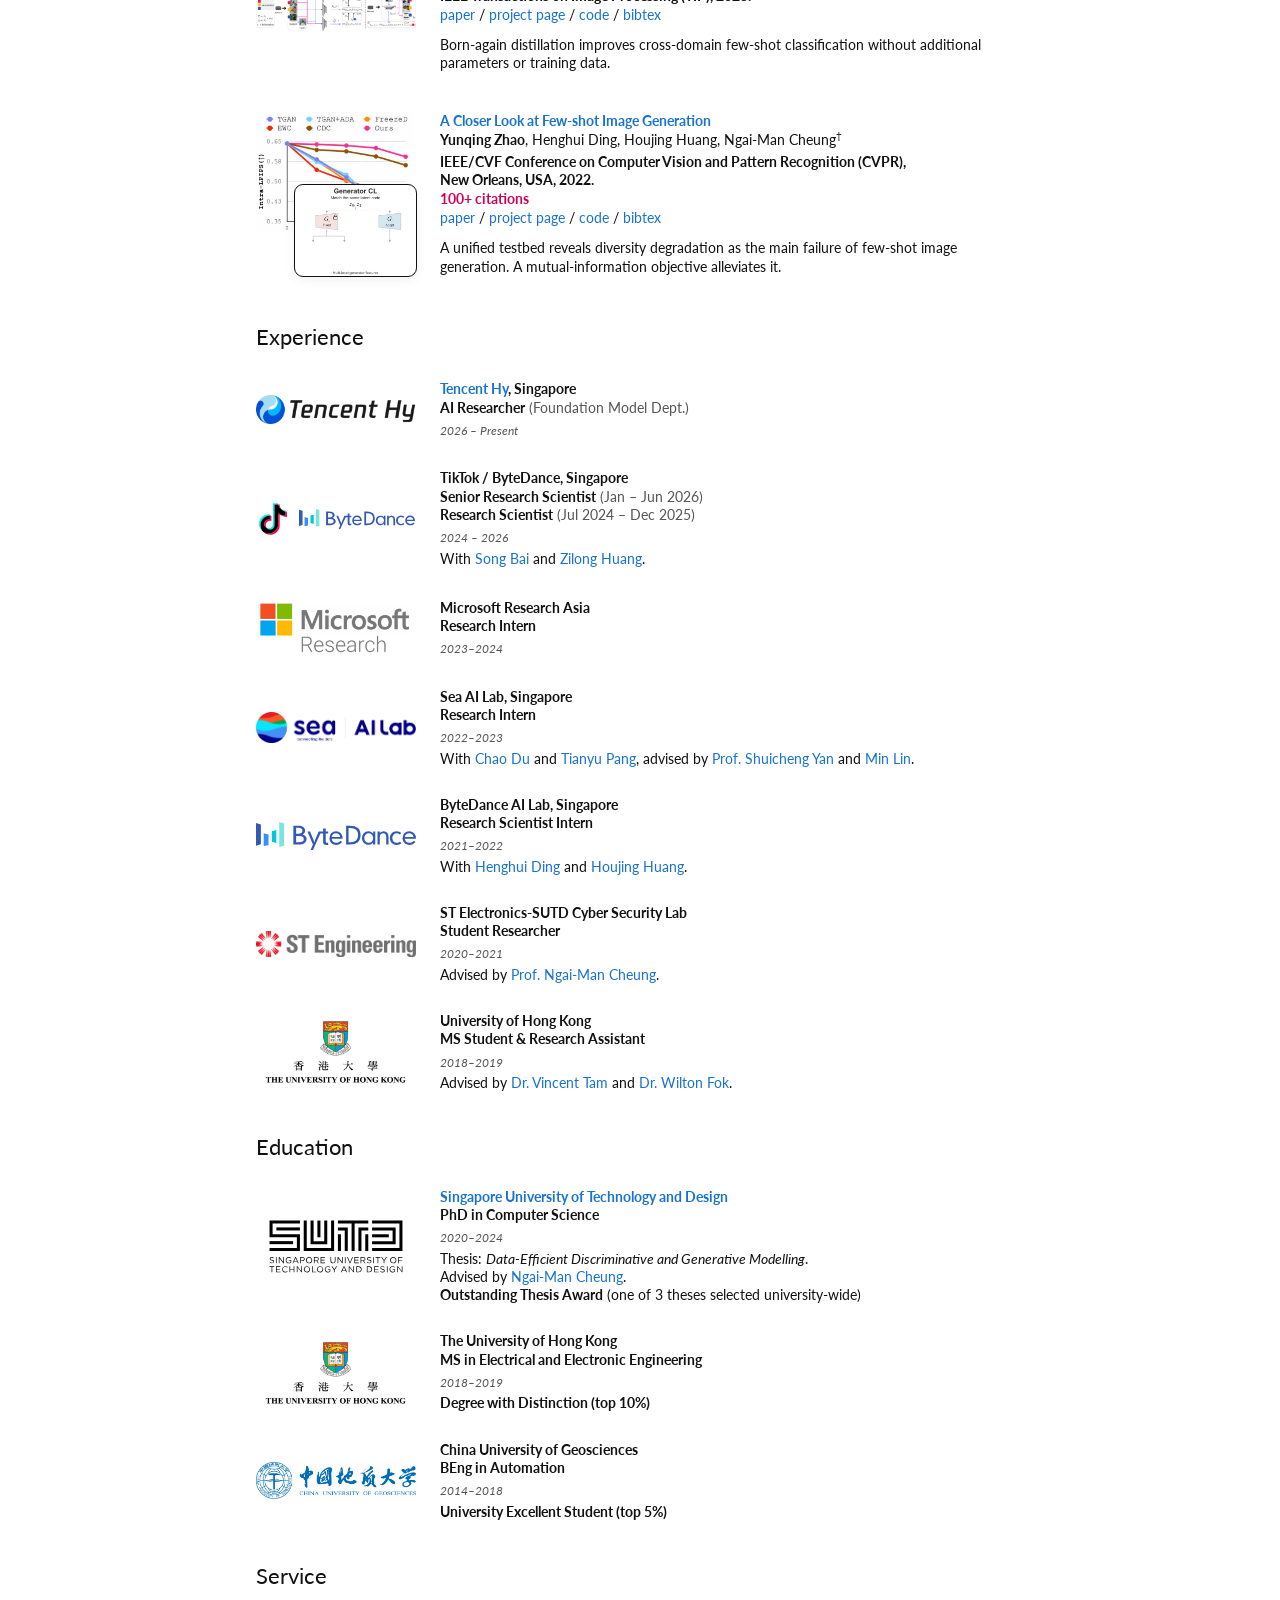
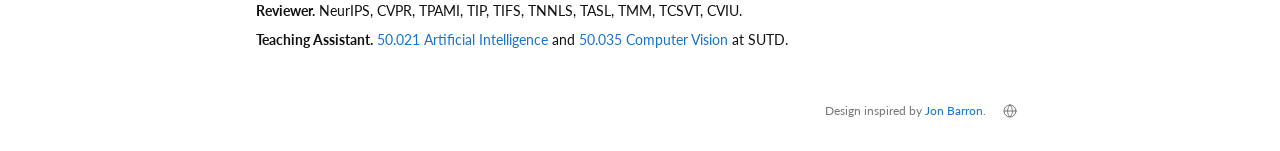
==== commit c92c574b: "Polish homepage experience, education, and footer" ====
--- a/index.html
+++ b/index.html
@@ -88,6 +88,8 @@
     .integration-note { margin: 8px 0 0; font-weight: 700; }
     .integration-note a { color: var(--rubine-red); }
     .award { color: var(--rubine-red); font-weight: 700; }
+    .education .award, .education a.award:hover { color: inherit; }
+    .education a.award:hover { text-decoration: underline; }
     .citation-count { white-space: nowrap; }
     .integration-note a:hover, a.award:hover { color: #990041; }
     .integration-note a.affiliation-link { color: inherit; }
@@ -133,7 +135,7 @@
       .experience-row { grid-template-columns: 125px minmax(0, 1fr); gap: 18px; }
       .affiliation-logo { width: 120px; height: 54px; }
       .affiliation-logo img { max-width: 120px; max-height: 54px; }
-      .affiliation-logo.dual { gap: 8px; }
+      .affiliation-logo.dual { flex-direction: column-reverse; align-items: flex-start; gap: 6px; height: 54px; }
       .affiliation-logo.dual .bytedance-logo { width: 86px; }
       .affiliation-logo.dual .tiktok-logo { width: 22px; height: 22px; }
       .authors, .paper-copy h4, .resources { overflow-wrap: anywhere; }
@@ -146,7 +148,6 @@
       .experience-row { grid-template-columns: 90px minmax(0, 1fr); gap: 16px; }
       .affiliation-logo { width: 90px; height: 48px; }
       .affiliation-logo img { max-width: 86px; max-height: 48px; }
-      .affiliation-logo.dual { flex-direction: column; gap: 6px; height: 54px; }
       .affiliation-logo.dual .bytedance-logo { width: 84px; }
     }
     @media print { .page { max-width: none; } a { color: #1772d0; } .publication { break-inside: avoid; } }
@@ -483,7 +484,7 @@
         <div class="affiliation">
           <div class="affiliation-logo"><img src="img/logo-st-engineering.png" alt="ST Engineering" width="138" height="22" loading="lazy"></div>
         </div>
-        <div class="affiliation-copy"><strong>ST Electronics-SUTD Cyber Security Lab</strong><br><strong>PhD Student Researcher</strong><div class="experience-date">2020–2021</div><div class="experience-detail">Advised by <a href="https://www.sutd.edu.sg/profile/cheung-ngai-man/">Prof. Ngai-Man Cheung</a>.</div></div>
+        <div class="affiliation-copy"><strong>ST Electronics-SUTD Cyber Security Lab</strong><br><strong>Student Researcher</strong><div class="experience-date">2020–2021</div><div class="experience-detail">Advised by <a href="https://www.sutd.edu.sg/profile/cheung-ngai-man/">Prof. Ngai-Man Cheung</a>.</div></div>
       </li>
       <li class="experience-row">
         <div class="affiliation">
@@ -525,10 +526,10 @@
     </section>
 
     <footer id="site-footer">
+      <span>Design inspired by <a href="https://jonbarron.info/">Jon Barron</a>.</span>
       <a class="visitor-link" href="https://mapmyvisitors.com/web/1byty" target="_blank" rel="noopener noreferrer" aria-label="Visitor statistics on MapMyVisitors" title="Visitor map">
         <svg xmlns="http://www.w3.org/2000/svg" viewBox="0 0 24 24" fill="none" stroke="currentColor" stroke-width="1.5" stroke-linecap="round" stroke-linejoin="round" aria-hidden="true"><circle cx="12" cy="12" r="9"/><path d="M3 12h18M12 3c2.4 2.5 3.6 5.5 3.6 9s-1.2 6.5-3.6 9c-2.4-2.5-3.6-5.5-3.6-9S9.6 5.5 12 3Z"/></svg>
       </a>
-      <span>Design inspired by <a href="https://jonbarron.info/">Jon Barron</a>.</span>
     </footer>
   </main>
   <script>
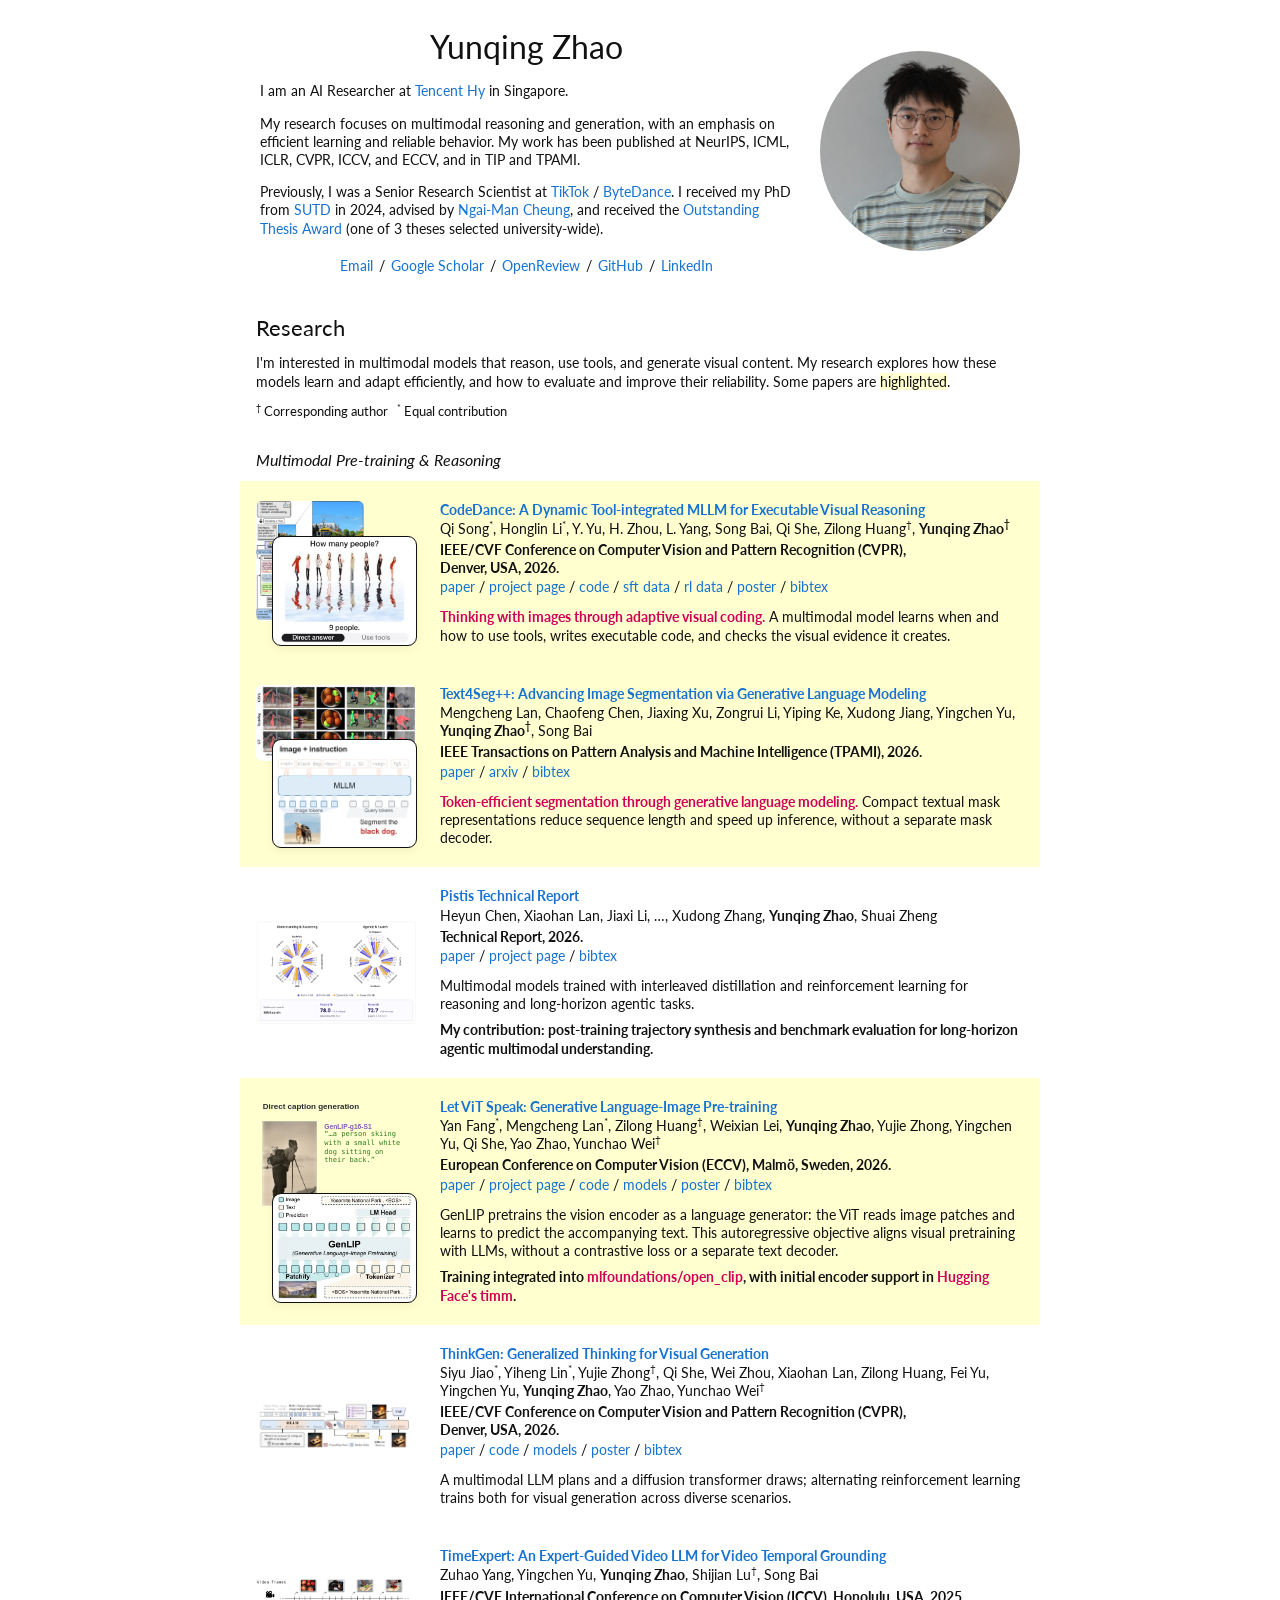
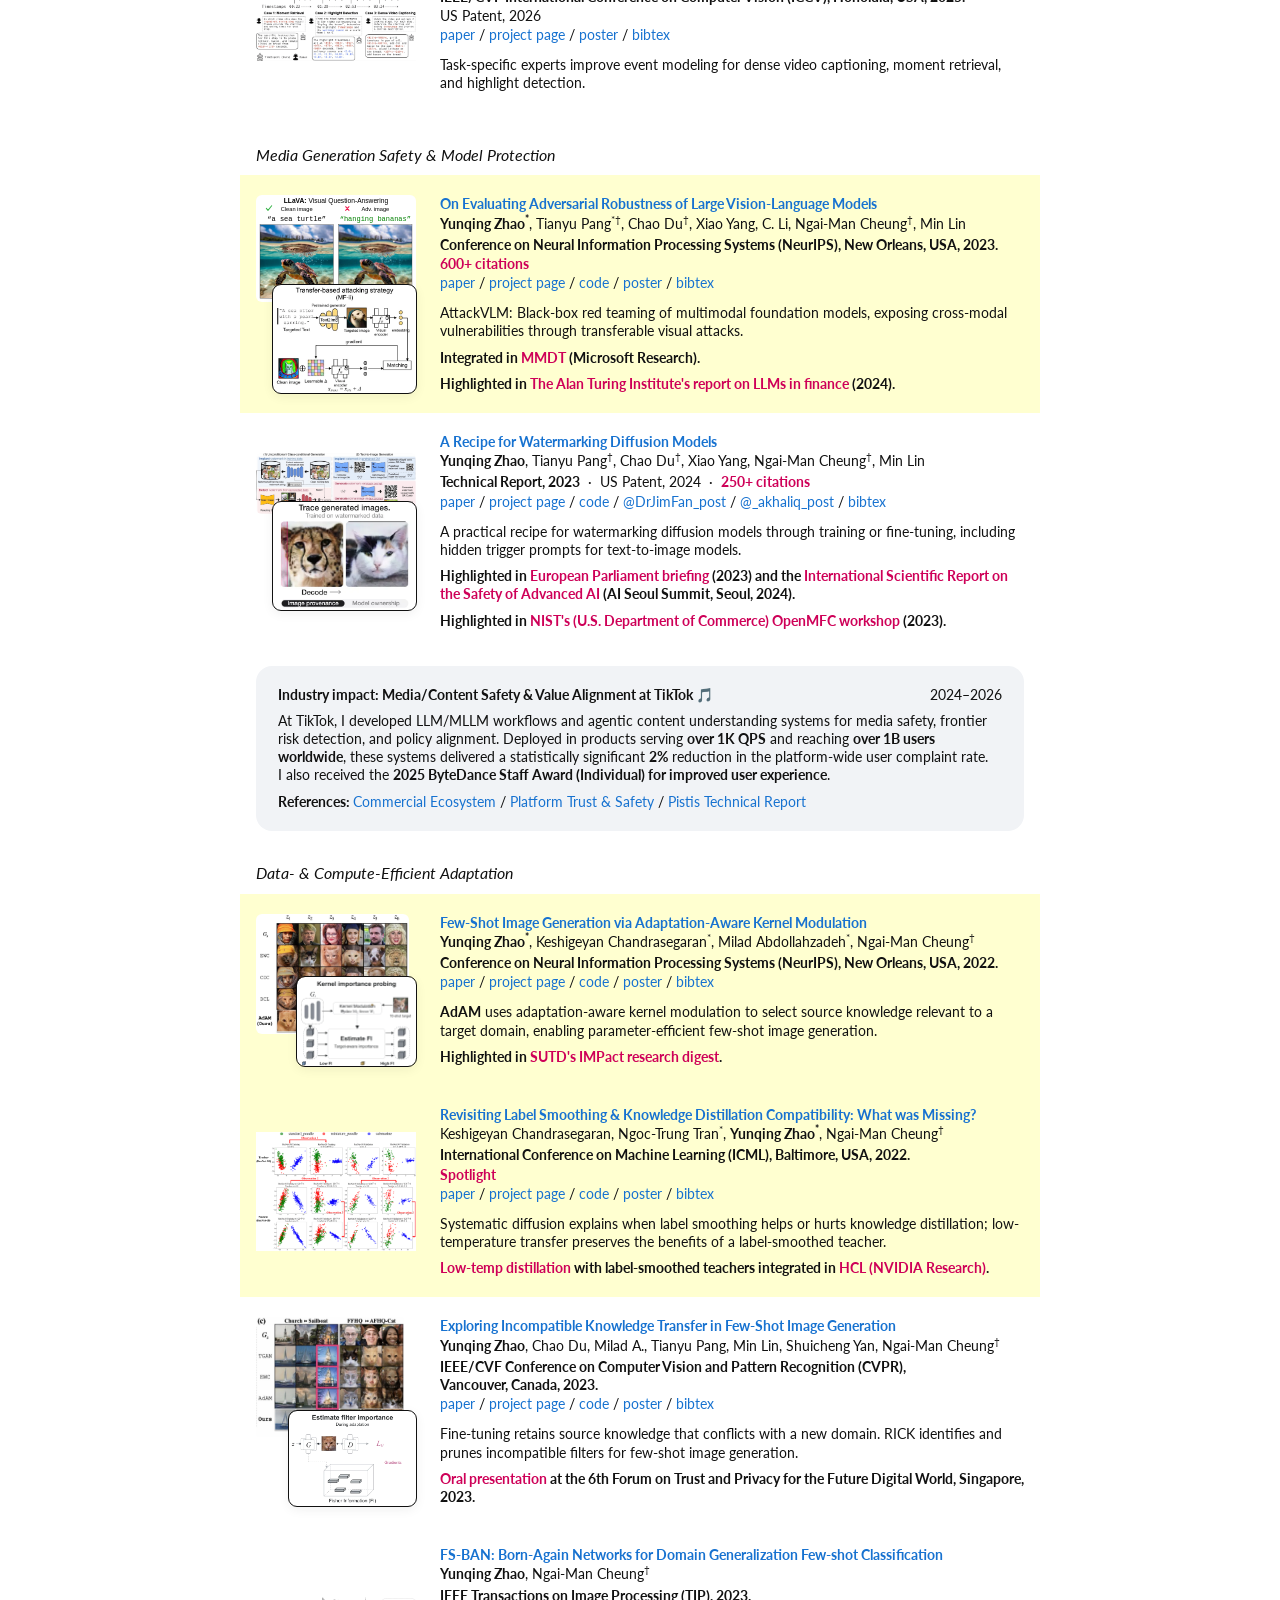
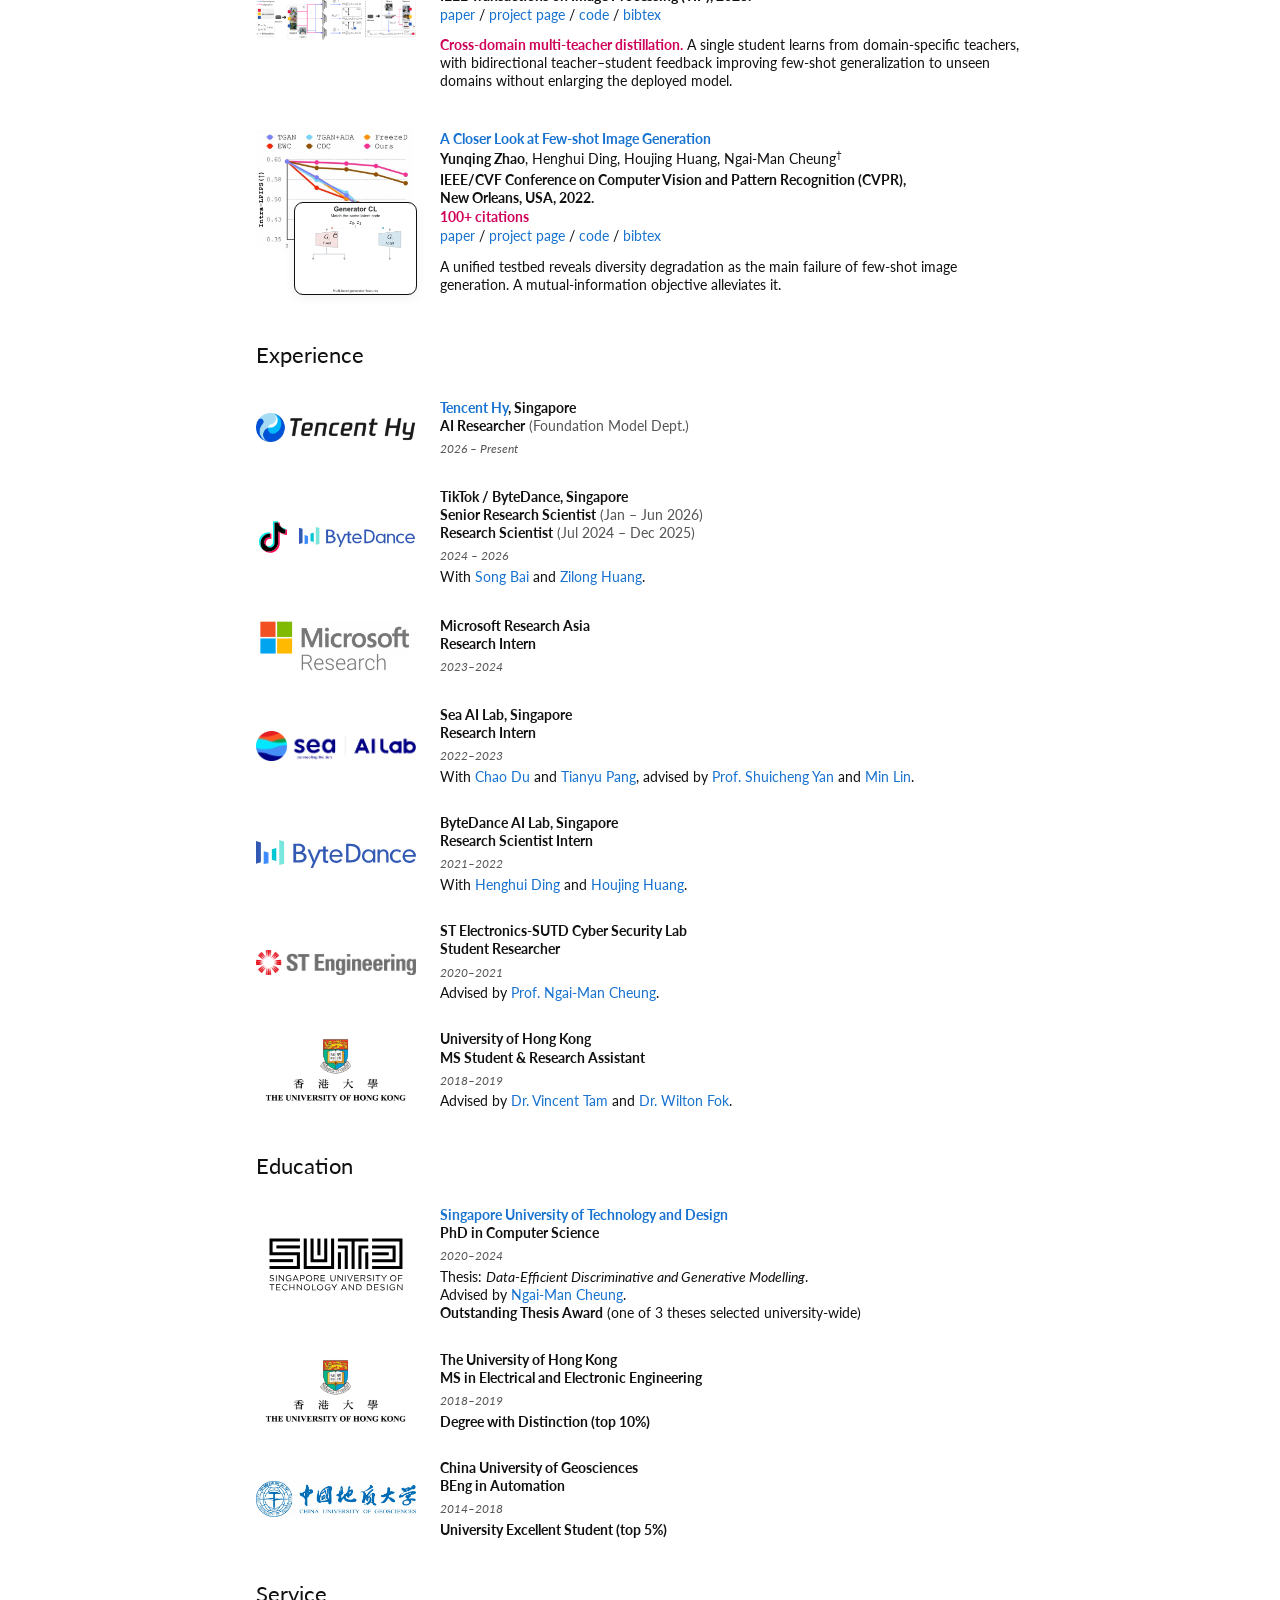
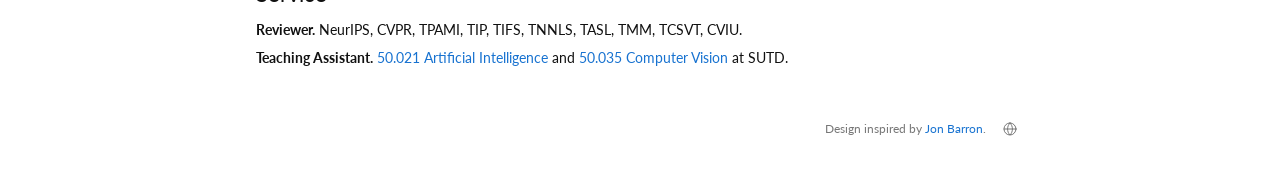
==== commit 67073c03: "Clarify FS-BAN cross-domain distillation summary" ====
--- a/index.html
+++ b/index.html
@@ -418,7 +418,7 @@
           <div class="authors"><b>Yunqing Zhao</b>, Ngai-Man Cheung<sup>†</sup></div>
           <div class="venue"><strong>IEEE Transactions on Image Processing (TIP), 2023.</strong></div>
           <div class="resources"><a href="https://arxiv.org/abs/2208.10930">paper</a> / <a href="https://yunqing-me.github.io/Born-Again-FS/">project page</a> / <a href="https://github.com/yunqing-me/Born-Again-FS">code</a> / <a href="citations/fsban.bib" data-bibtex="fsban">bibtex</a></div>
-          <p class="description">Born-again distillation improves cross-domain few-shot classification without additional parameters or training data.</p>
+          <p class="description"><strong class="award">Cross-domain multi-teacher distillation.</strong> A single student learns from domain-specific teachers, with bidirectional teacher–student feedback improving few-shot generalization to unseen domains without enlarging the deployed model.</p>
         </div>
       </article>
 
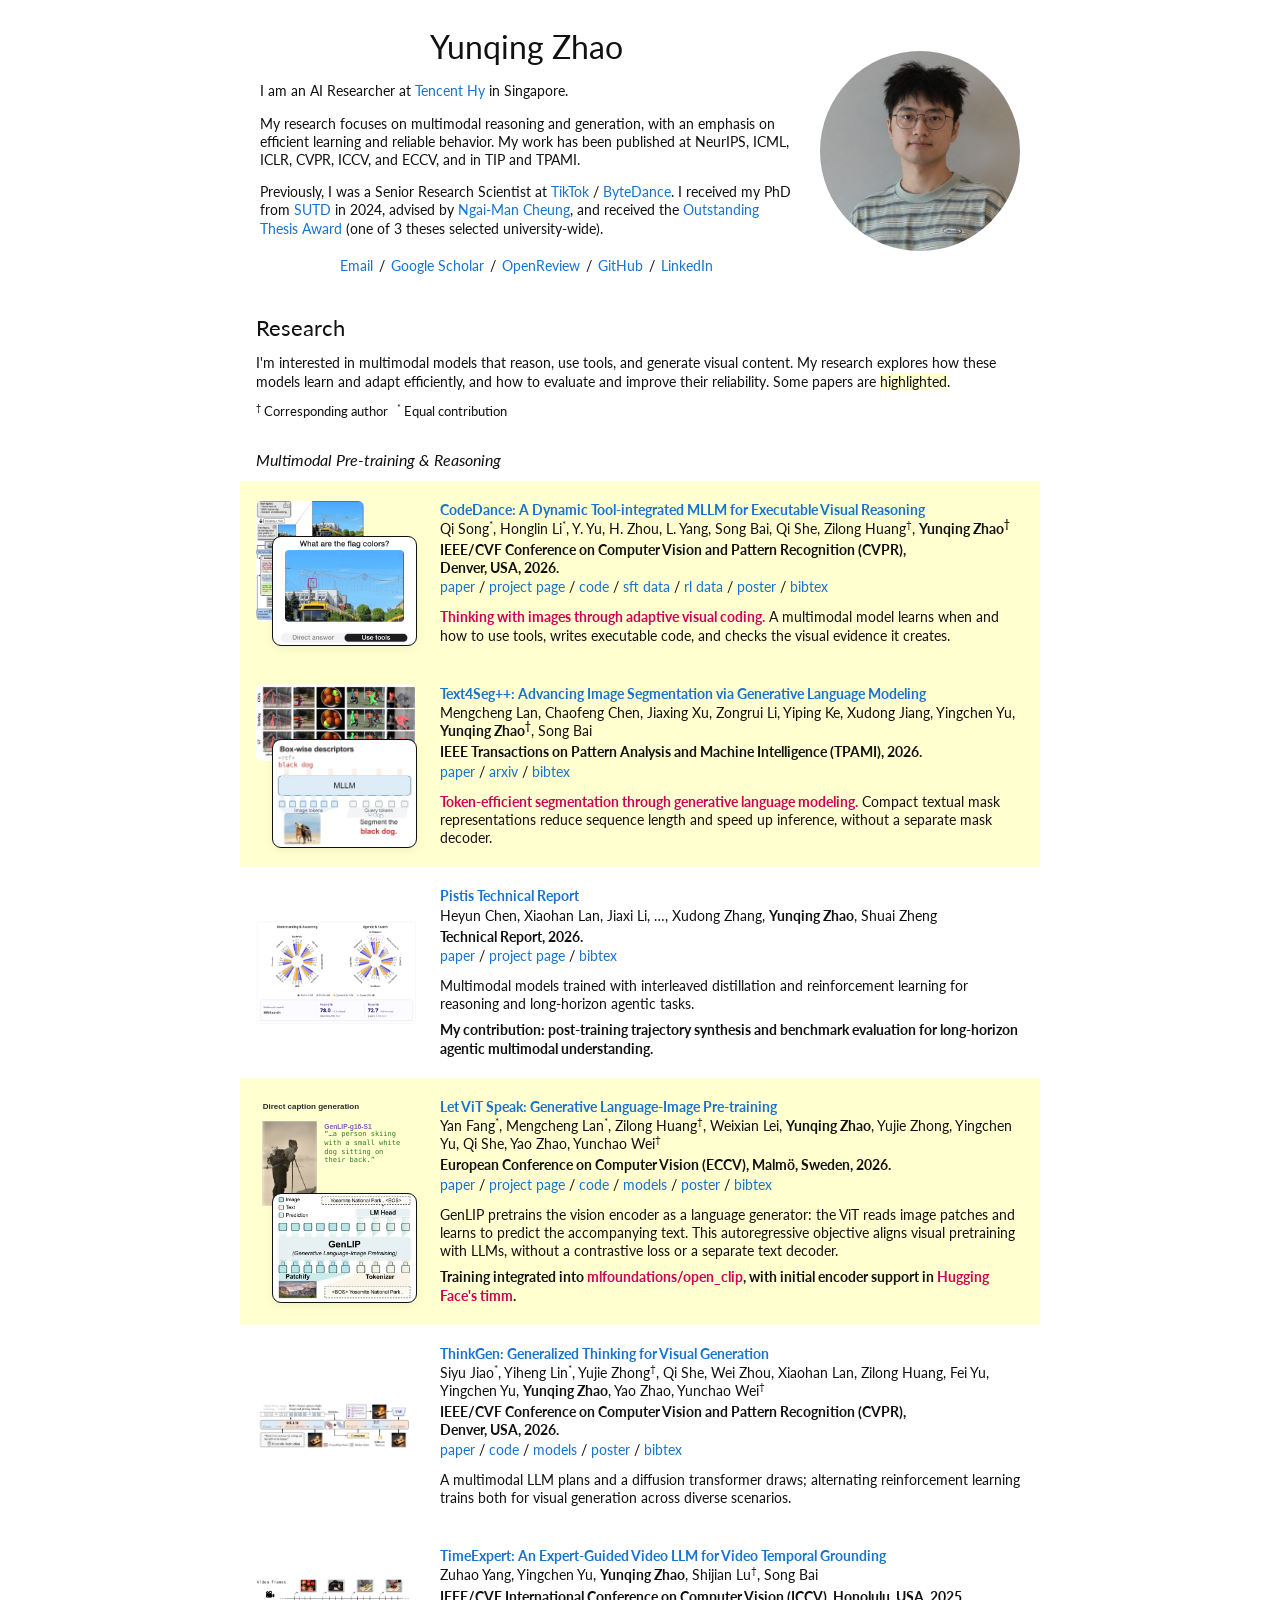
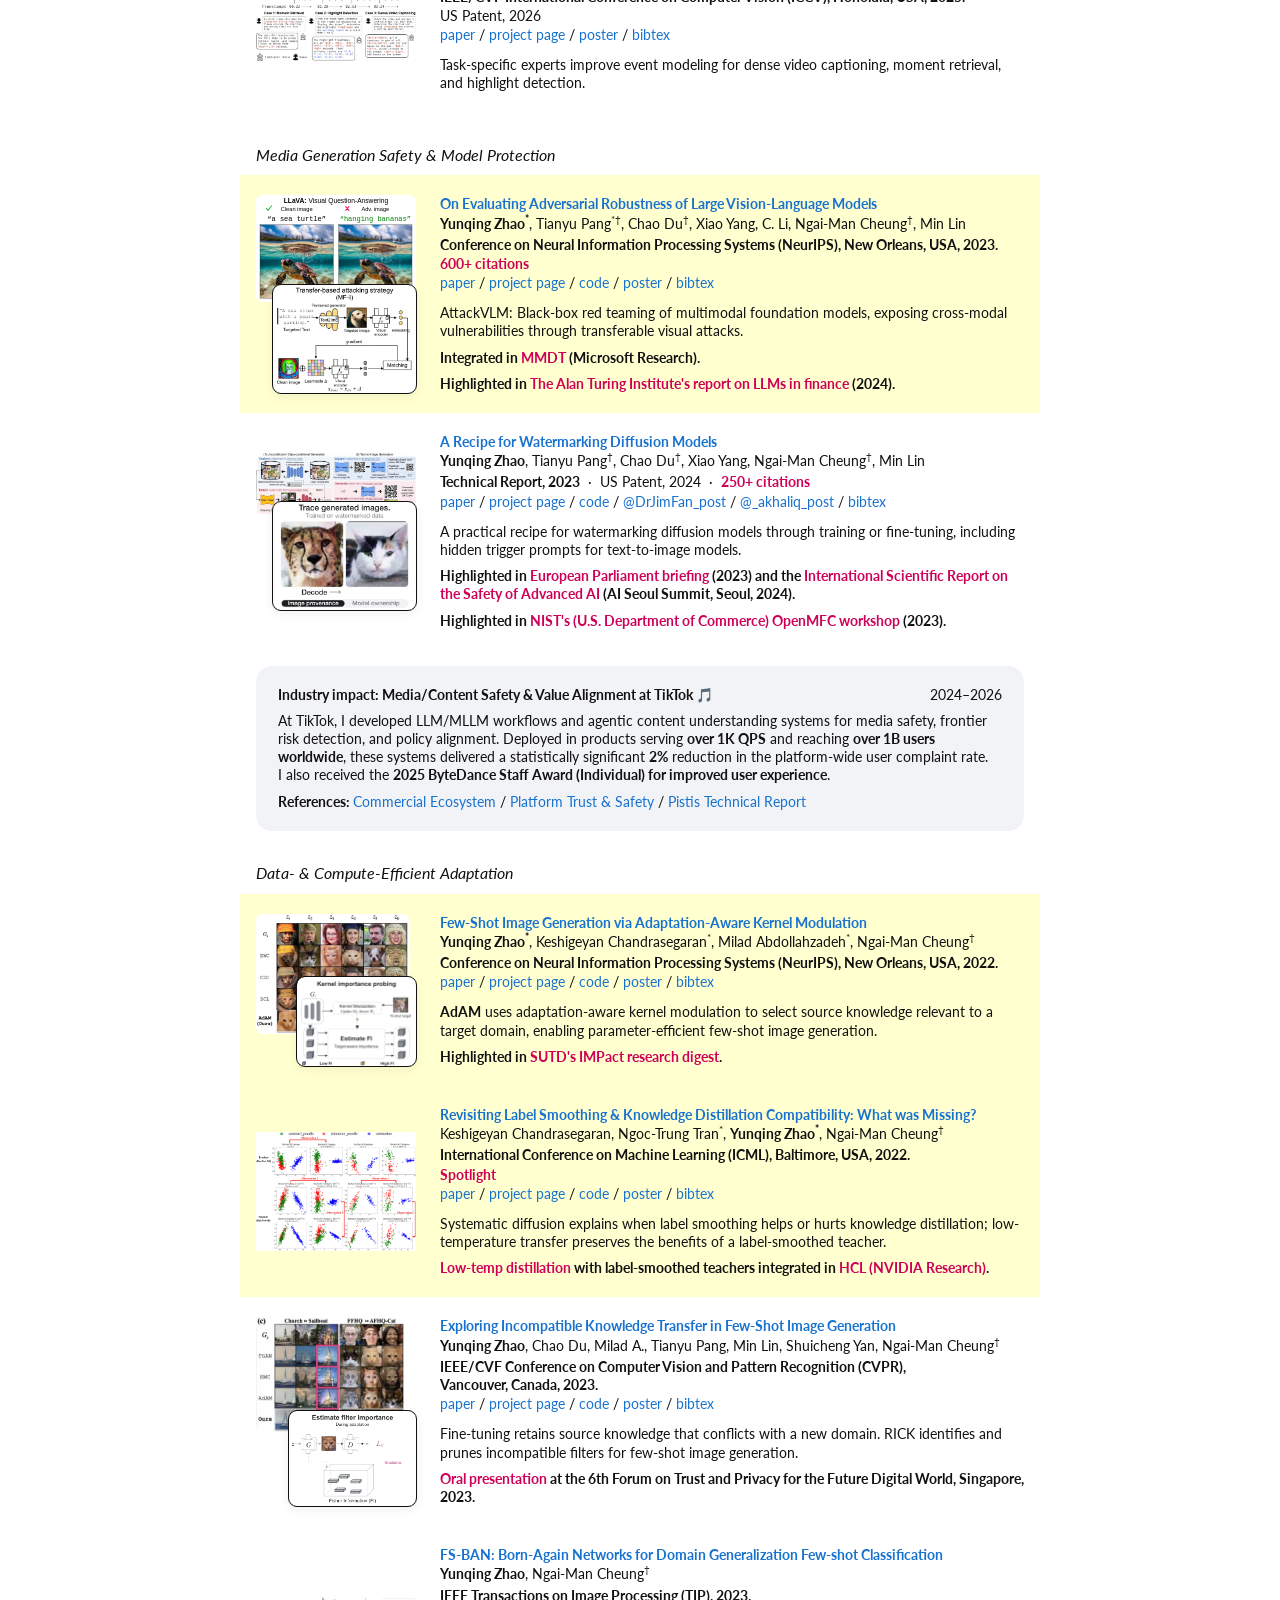
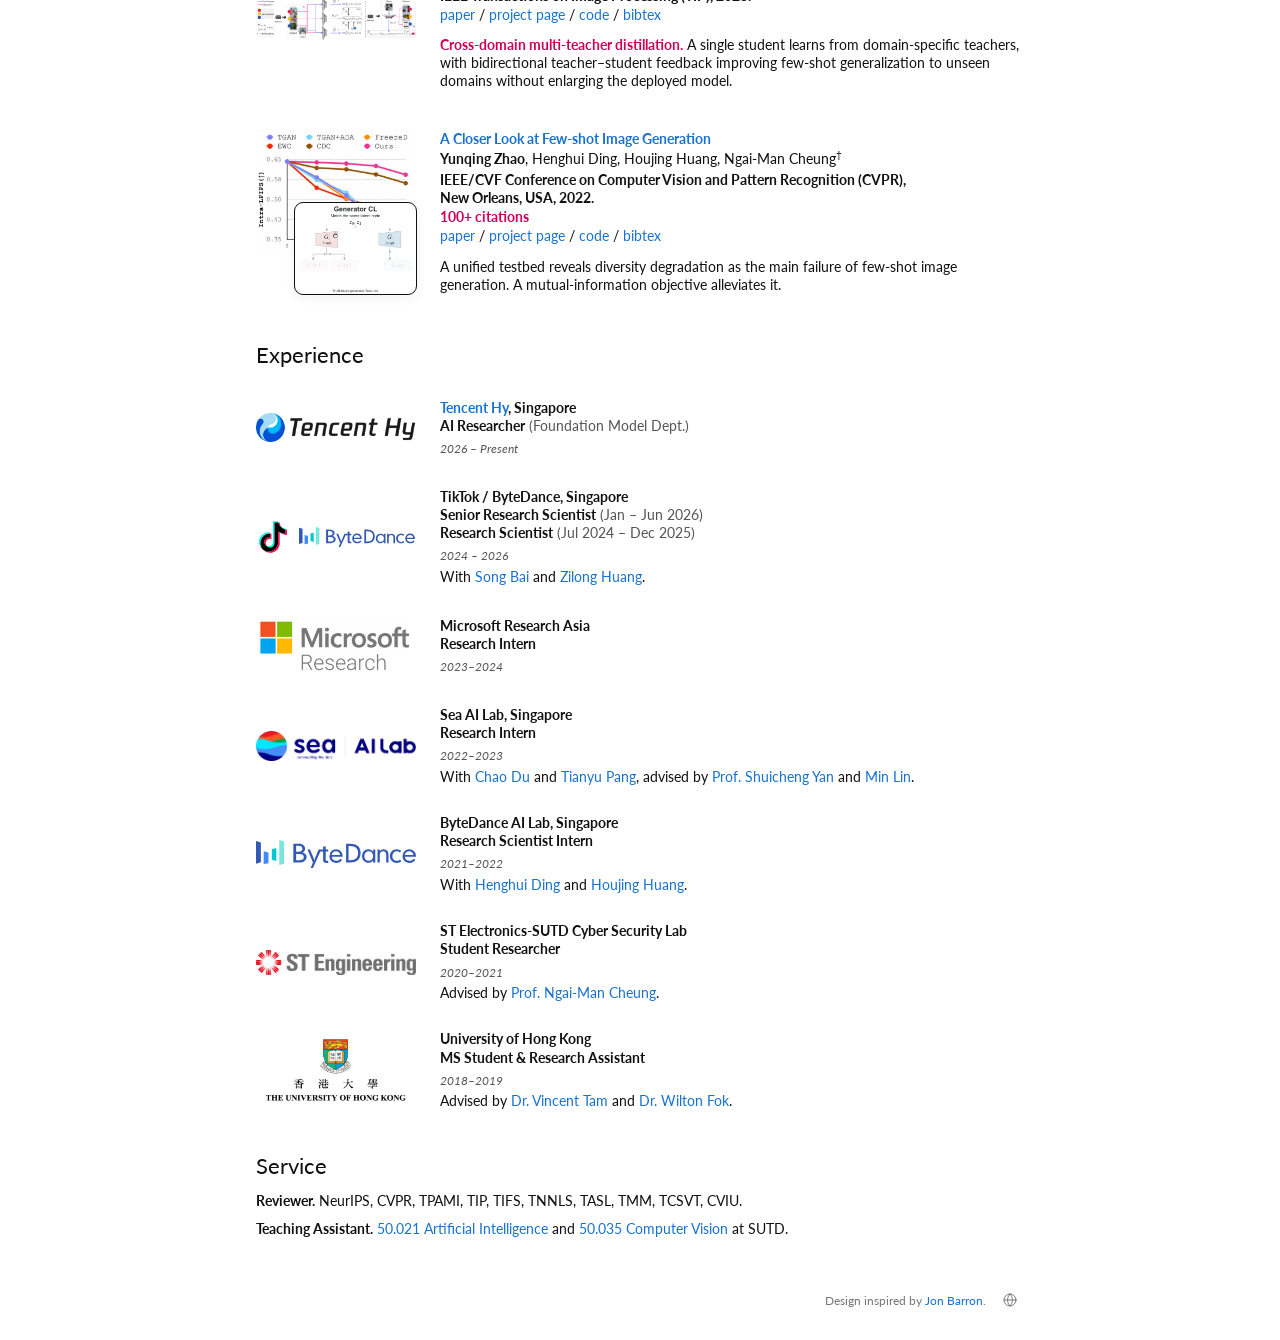
==== commit 0147f56a: "Remove education section from homepage" ====
--- a/index.html
+++ b/index.html
@@ -88,8 +88,6 @@
     .integration-note { margin: 8px 0 0; font-weight: 700; }
     .integration-note a { color: var(--rubine-red); }
     .award { color: var(--rubine-red); font-weight: 700; }
-    .education .award, .education a.award:hover { color: inherit; }
-    .education a.award:hover { text-decoration: underline; }
     .citation-count { white-space: nowrap; }
     .integration-note a:hover, a.award:hover { color: #990041; }
     .integration-note a.affiliation-link { color: inherit; }
@@ -495,30 +493,6 @@
       </ul>
     </section>
 
-    <section class="support-section education" id="education" aria-labelledby="education-title">
-      <h2 id="education-title">Education</h2>
-      <ul class="experience">
-      <li class="experience-row">
-        <div class="affiliation">
-          <div class="affiliation-logo"><img class="sutd-logo" src="img/logo-sutd.svg" alt="Singapore University of Technology and Design" width="138" height="54" loading="lazy"></div>
-        </div>
-        <div class="affiliation-copy"><strong><a href="https://www.sutd.edu.sg/">Singapore University of Technology and Design</a></strong><br><strong>PhD in Computer Science</strong><div class="experience-date">2020–2024</div><div class="experience-detail">Thesis: <em>Data-Efficient Discriminative and Generative Modelling</em>.<br>Advised by <a href="https://www.sutd.edu.sg/profile/cheung-ngai-man/">Ngai-Man Cheung</a>.<br><a class="award" href="https://www.sutd.edu.sg/admissions/graduate/graduate-student-awards/winners/gsa-2025/">Outstanding Thesis Award</a> (one of 3 theses selected university-wide)</div></div>
-      </li>
-      <li class="experience-row">
-        <div class="affiliation">
-          <div class="affiliation-logo"><img src="img/logo-hku.png" alt="The University of Hong Kong" width="119" height="54" loading="lazy"></div>
-        </div>
-        <div class="affiliation-copy"><strong>The University of Hong Kong</strong><br><strong>MS in Electrical and Electronic Engineering</strong><div class="experience-date">2018–2019</div><div class="experience-detail"><span class="award">Degree with Distinction (top 10%)</span></div></div>
-      </li>
-      <li class="experience-row">
-        <div class="affiliation">
-          <div class="affiliation-logo"><img src="img/logo-cug.png" alt="China University of Geosciences" width="54" height="54" loading="lazy"></div>
-        </div>
-        <div class="affiliation-copy"><strong>China University of Geosciences</strong><br><strong>BEng in Automation</strong><div class="experience-date">2014–2018</div><div class="experience-detail"><span class="award">University Excellent Student (top 5%)</span></div></div>
-      </li>
-      </ul>
-    </section>
-
     <section class="support-section service" id="service" aria-labelledby="service-title">
       <h2 id="service-title">Service</h2>
       <p><strong>Reviewer.</strong> NeurIPS, CVPR, TPAMI, TIP, TIFS, TNNLS, TASL, TMM, TCSVT, CVIU.</p>
